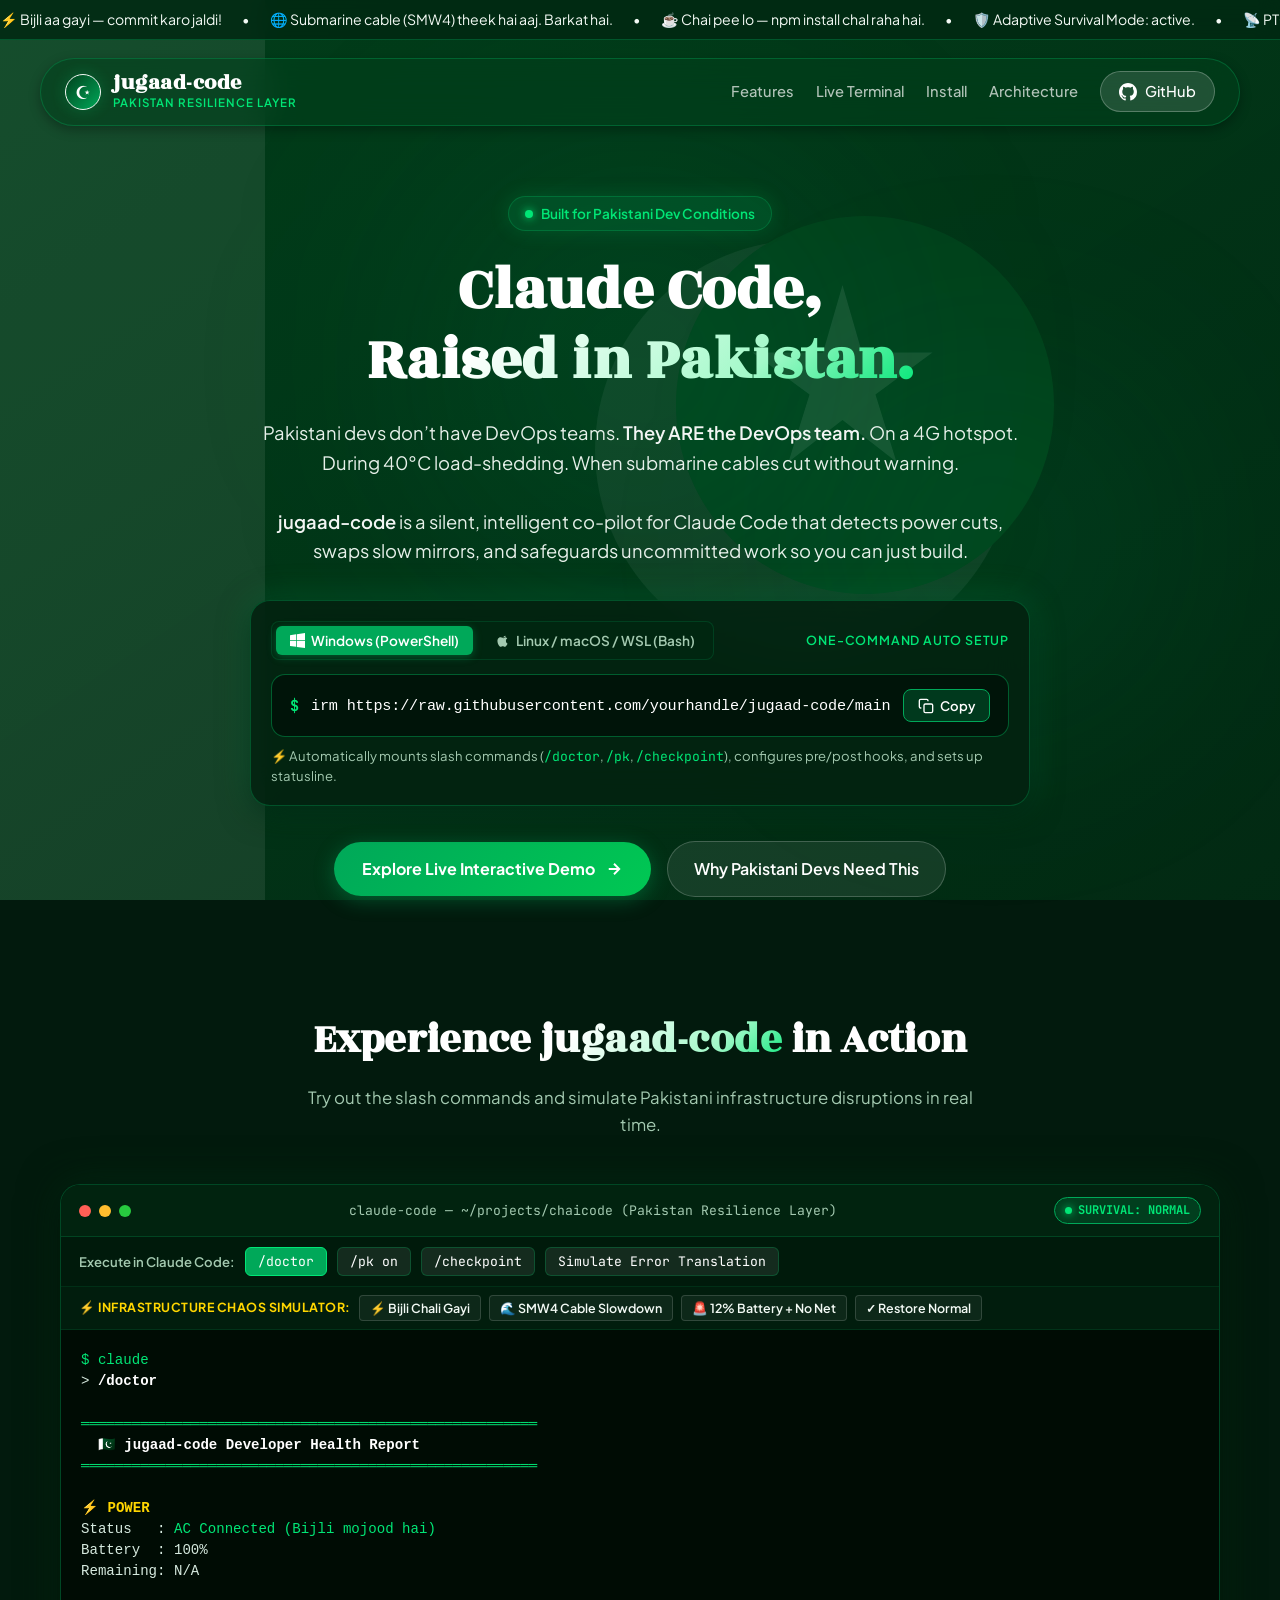
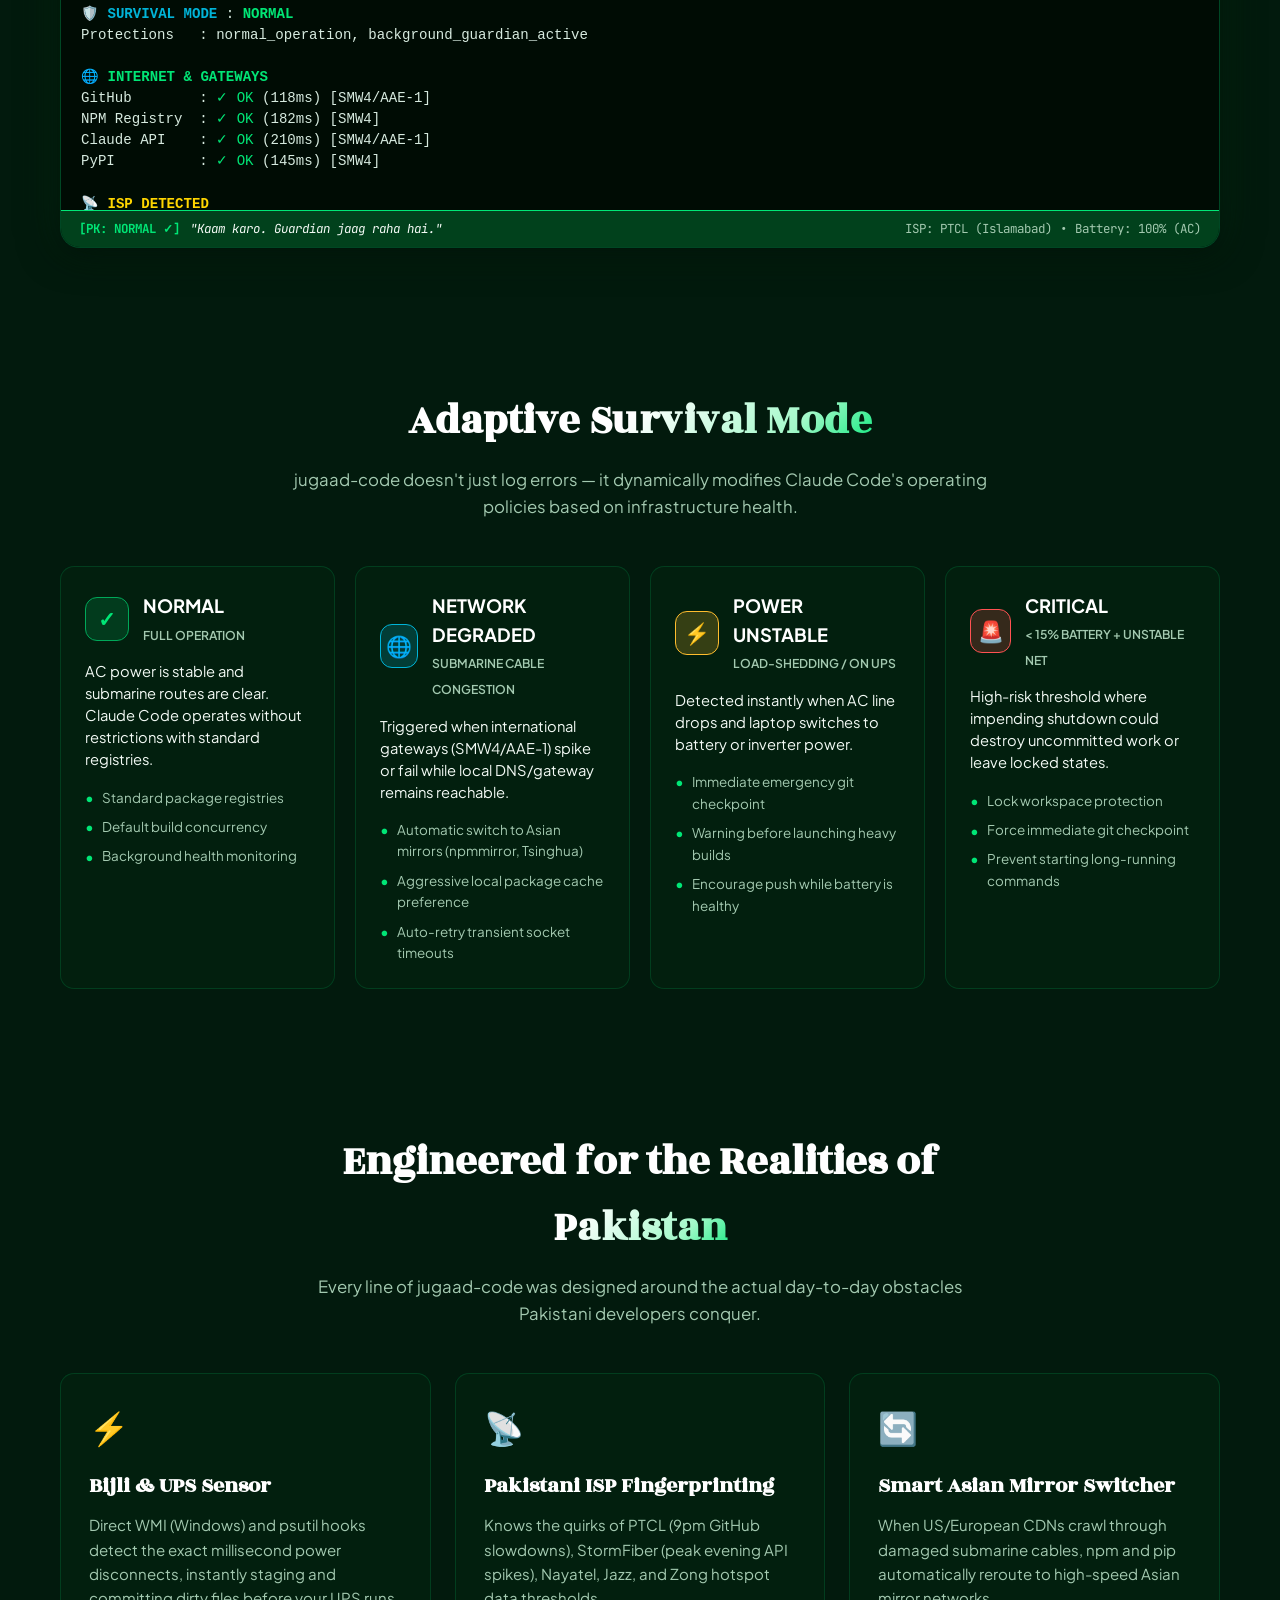
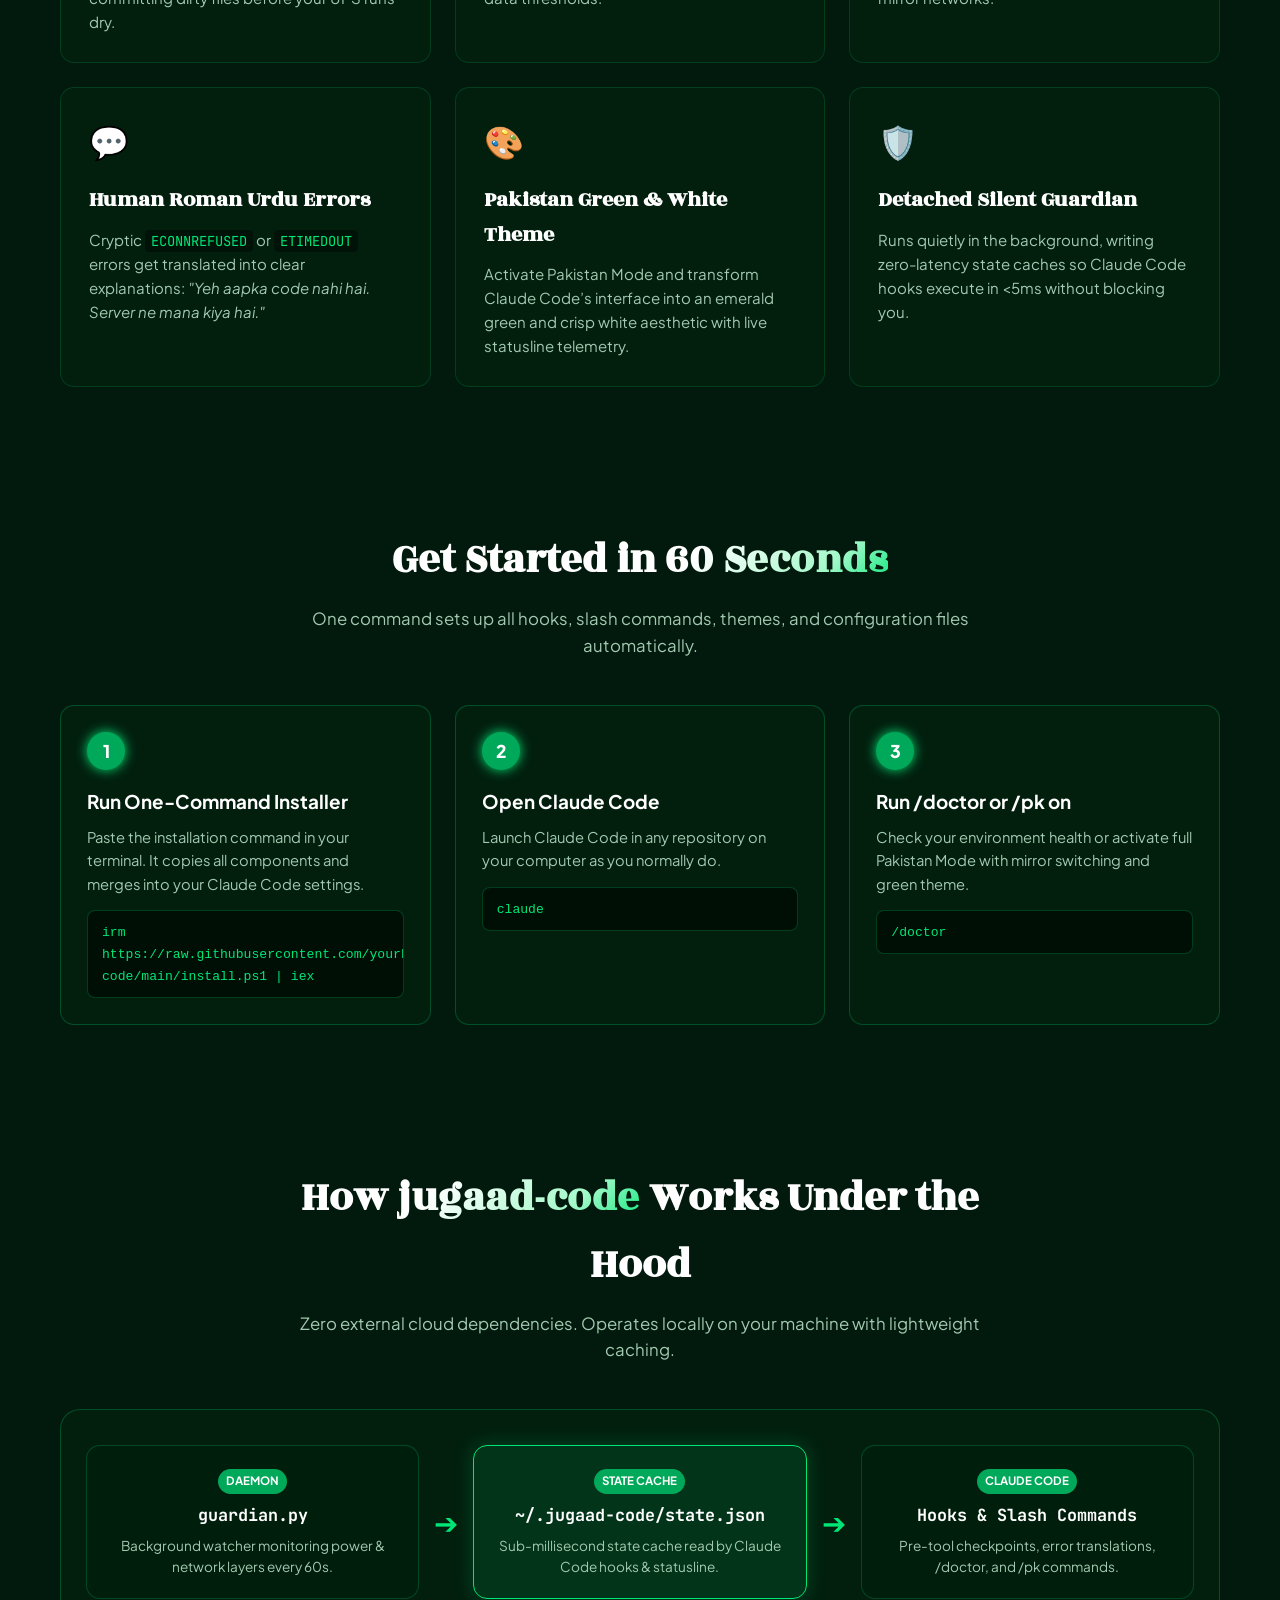
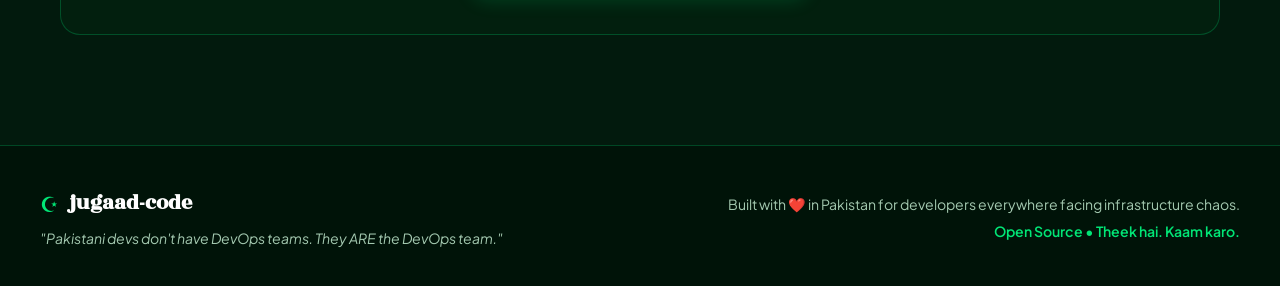
==== index.html @ 99660fc1 "feat: rename to jugaad-code, update installer & create custom showcase website" ====
<!DOCTYPE html>
<html lang="en">
<head>
  <meta charset="UTF-8">
  <meta name="viewport" content="width=device-width, initial-scale=1.0">
  <title>jugaad-code 🇵🇰 — Claude Code, Raised in Pakistan</title>
  <meta name="description" content="A resilience layer for Claude Code designed for Pakistani developers. Handles load-shedding, submarine cable cuts, ISP routing quirks, and mirrors automatically.">

  <!-- Google Fonts -->
  <link rel="preconnect" href="https://fonts.googleapis.com">
  <link rel="preconnect" href="https://fonts.gstatic.com" crossorigin>
  <link href="https://fonts.googleapis.com/css2?family=Amita:wght@700&family=Cinzel+Decorative:wght@700;900&family=JetBrains+Mono:wght@400;500;700&family=Plus+Jakarta+Sans:wght@400;500;600;700;800&family=Rozha+One&family=Nastaliq+Urdu&display=swap" rel="stylesheet">

  <link rel="stylesheet" href="style.css">
  <link rel="icon" href="data:image/svg+xml,<svg xmlns=%22http://www.w3.org/2000/svg%22 viewBox=%220 0 100 100%22><rect width=%22100%22 height=%22100%22 fill=%22%2301411C%22 rx=%2220%22/><circle cx=%2254%22 cy=%2250%22 r=%2226%22 fill=%22%23FFFFFF%22/><circle cx=%2261%22 cy=%2244%22 r=%2223%22 fill=%22%2301411C%22/><polygon points=%2260,28 63,37 72,37 65,43 68,52 60,46 52,52 55,43 48,37 57,37%22 fill=%22%23FFFFFF%22/></svg>">
</head>
<body>

  <!-- Subtle Pakistan Flag Background Watermark -->
  <div class="pk-flag-watermark" aria-hidden="true">
    <svg class="pk-svg" viewBox="0 0 900 600" preserveAspectRatio="xMidYMid slice" xmlns="http://www.w3.org/2000/svg">
      <defs>
        <linearGradient id="greenGrad" x1="0%" y1="0%" x2="100%" y2="100%">
          <stop offset="0%" stop-color="#01411C" stop-opacity="0.95" />
          <stop offset="100%" stop-color="#022a13" stop-opacity="0.98" />
        </linearGradient>
        <filter id="glow" x="-20%" y="-20%" width="140%" height="140%">
          <feGaussianBlur stdDeviation="8" result="blur" />
          <feComposite in="SourceGraphic" in2="blur" operator="over" />
        </filter>
      </defs>
      <!-- Green Field -->
      <rect width="900" height="600" fill="url(#greenGrad)"/>
      <!-- White Pole Stripe -->
      <rect width="200" height="600" fill="#FFFFFF" opacity="0.08"/>
      <!-- Crescent -->
      <path d="M 580 300 A 150 150 0 1 0 580 300 Z" fill="none"/>
      <circle cx="560" cy="300" r="140" fill="#FFFFFF" opacity="0.06"/>
      <circle cx="600" cy="270" r="126" fill="#01411C" opacity="0.98"/>
      <!-- Five Pointed Star -->
      <polygon points="585,190 598,235 645,235 607,263 621,308 585,280 549,308 563,263 525,235 572,235" fill="#FFFFFF" opacity="0.09" />
    </svg>
  </div>

  <!-- Ambient Glow Effects -->
  <div class="ambient-glow glow-1"></div>
  <div class="ambient-glow glow-2"></div>

  <!-- Desi Quotes Marquee Ticker -->
  <aside class="marquee-bar" aria-label="Rotating Desi Developer Status Messages">
    <div class="marquee-content" id="marqueeTicker">
      <span>⚡ Bijli aa gayi — commit karo jaldi!</span>
      <span>•</span>
      <span>🌐 Submarine cable (SMW4) theek hai aaj. Barkat hai.</span>
      <span>•</span>
      <span>☕ Chai pee lo — npm install chal raha hai.</span>
      <span>•</span>
      <span>🛡️ Adaptive Survival Mode: active.</span>
      <span>•</span>
      <span>📡 PTCL, StormFiber & Nayatel quirks calibrated.</span>
      <span>•</span>
      <span>⚡ UPS pe ho? Auto-checkpoint ho chuka hai.</span>
      <span>•</span>
      <span>🚀 Senior ne PR approve kiya. Subhanallah.</span>
    </div>
  </aside>

  <!-- Navbar -->
  <header>
    <nav class="navbar" aria-label="Main Navigation">
      <a href="#" class="nav-brand">
        <div class="brand-crest">
          <span class="crescent">☪</span>
        </div>
        <div class="brand-text">
          <span class="brand-title">jugaad-code</span>
          <span class="brand-subtitle">Pakistan Resilience Layer</span>
        </div>
      </a>

      <div class="nav-links">
        <a href="#features">Features</a>
        <a href="#demo">Live Terminal</a>
        <a href="#install">Install</a>
        <a href="#architecture">Architecture</a>
        <a href="https://github.com/yourhandle/jugaad-code" target="_blank" rel="noopener noreferrer" class="btn-nav-git">
          <svg width="18" height="18" viewBox="0 0 24 24" fill="currentColor"><path d="M12 0C5.37 0 0 5.37 0 12c0 5.31 3.435 9.795 8.205 11.385.6.105.825-.255.825-.57 0-.285-.015-1.23-.015-2.235-3.015.555-3.795-.735-4.035-1.41-.135-.345-.72-1.41-1.23-1.695-.42-.225-1.02-.78-.015-.795.945-.015 1.62.87 1.845 1.23 1.08 1.815 2.805 1.305 3.495.99.105-.78.42-1.305.765-1.605-2.67-.3-5.46-1.335-5.46-5.925 0-1.305.465-2.385 1.23-3.225-.12-.3-.54-1.53.12-3.18 0 0 1.005-.315 3.3 1.23.96-.27 1.98-.405 3-.405s2.04.135 3 .405c2.295-1.56 3.3-1.23 3.3-1.23.66 1.65.24 2.88.12 3.18.765.84 1.23 1.905 1.23 3.225 0 4.605-2.805 5.625-5.475 5.925.435.375.81 1.095.81 2.22 0 1.605-.015 2.895-.015 3.3 0 .315.225.69.825.57A12.02 12.02 0 0024 12c0-6.63-5.37-12-12-12z"/></svg>
          <span>GitHub</span>
        </a>
      </div>
    </nav>
  </header>

  <!-- Hero Section -->
  <main>
    <section class="hero-section">
      <div class="hero-badge">
        <span class="badge-dot"></span>
        <span>Built for Pakistani Dev Conditions</span>
      </div>

      <h1 class="hero-heading">
        Claude Code, <br>
        <span class="urdu-accent">Raised in Pakistan.</span>
      </h1>

      <p class="hero-subtext">
        Pakistani devs don’t have DevOps teams. <strong>They ARE the DevOps team.</strong> On a 4G hotspot. During 40°C load-shedding. When submarine cables cut without warning. 
        <br><br>
        <strong>jugaad-code</strong> is a silent, intelligent co-pilot for Claude Code that detects power cuts, swaps slow mirrors, and safeguards uncommitted work so you can just build.
      </p>

      <!-- Quick Installer Box -->
      <div class="quick-install-container">
        <div class="install-header">
          <div class="os-tabs" role="tablist">
            <button class="os-tab active" data-os="win" role="tab" aria-selected="true">
              <svg width="15" height="15" viewBox="0 0 24 24" fill="currentColor"><path d="M0 3.449L9.75 2.1v9.451H0m10.949-9.602L24 0v11.4H10.949M0 12.6h9.75v9.451L0 20.699M10.949 12.6H24V24l-13.051-1.751"/></svg>
              <span>Windows (PowerShell)</span>
            </button>
            <button class="os-tab" data-os="nix" role="tab" aria-selected="false">
              <svg width="15" height="15" viewBox="0 0 24 24" fill="currentColor"><path d="M18.71 19.5c-.83 1.24-1.71 2.45-3.05 2.47-1.34.03-1.77-.79-3.29-.79-1.53 0-2 .77-3.27.82-1.31.05-2.3-1.32-3.14-2.53C4.25 17 2.94 12.45 4.7 9.39c.87-1.52 2.43-2.48 4.12-2.51 1.28-.02 2.5.87 3.29.87.78 0 2.26-1.07 3.81-.91.65.03 2.47.26 3.64 1.98-.09.06-2.17 1.28-2.15 3.81.03 3.02 2.65 4.03 2.68 4.04-.03.07-.42 1.44-1.38 2.83M15.97 7.18c.64-.78 1.08-1.86.96-2.95-1 .04-2.16.66-2.84 1.45-.6.69-1.12 1.8-1 2.87 1.11.09 2.21-.57 2.88-1.37z"/></svg>
              <span>Linux / macOS / WSL (Bash)</span>
            </button>
          </div>
          <span class="one-liner-tag">One-Command Auto Setup</span>
        </div>

        <div class="install-code-box">
          <span class="prompt-symbol">$</span>
          <code id="installCommand">irm https://raw.githubusercontent.com/yourhandle/jugaad-code/main/install.ps1 | iex</code>
          <button class="btn-copy" id="btnCopyInstall" title="Copy command to clipboard">
            <svg class="icon-copy" width="16" height="16" viewBox="0 0 24 24" fill="none" stroke="currentColor" stroke-width="2"><rect x="9" y="9" width="13" height="13" rx="2" ry="2"></rect><path d="M5 15H4a2 2 0 0 1-2-2V4a2 2 0 0 1 2-2h9a2 2 0 0 1 2 2v1"></path></svg>
            <span class="copy-text">Copy</span>
          </button>
        </div>
        <p class="install-footnote">⚡ Automatically mounts slash commands (<code>/doctor</code>, <code>/pk</code>, <code>/checkpoint</code>), configures pre/post hooks, and sets up statusline.</p>
      </div>

      <!-- Quick Action Buttons -->
      <div class="hero-actions">
        <a href="#demo" class="btn-primary">
          <span>Explore Live Interactive Demo</span>
          <svg width="18" height="18" viewBox="0 0 24 24" fill="none" stroke="currentColor" stroke-width="2.5"><path d="M5 12h14M12 5l7 7-7 7"/></svg>
        </a>
        <a href="#features" class="btn-secondary">
          <span>Why Pakistani Devs Need This</span>
        </a>
      </div>
    </section>

    <!-- Interactive Terminal Showcase -->
    <section class="demo-section" id="demo">
      <div class="section-header">
        <h2 class="section-title">Experience <span class="urdu-accent">jugaad-code</span> in Action</h2>
        <p class="section-desc">Try out the slash commands and simulate Pakistani infrastructure disruptions in real time.</p>
      </div>

      <div class="terminal-wrapper">
        <!-- Terminal Controls Bar -->
        <div class="terminal-topbar">
          <div class="terminal-dots">
            <span class="dot red"></span>
            <span class="dot yellow"></span>
            <span class="dot green"></span>
          </div>
          <div class="terminal-title">claude-code — ~/projects/chaicode (Pakistan Resilience Layer)</div>
          <div class="terminal-status-badge" id="terminalLiveBadge">
            <span class="status-indicator"></span>
            <span id="badgeStateText">SURVIVAL: NORMAL</span>
          </div>
        </div>

        <!-- Terminal Command Selector Buttons -->
        <div class="terminal-command-bar">
          <span class="cmd-label">Execute in Claude Code:</span>
          <button class="cmd-btn active" data-cmd="doctor">/doctor</button>
          <button class="cmd-btn" data-cmd="pkon">/pk on</button>
          <button class="cmd-btn" data-cmd="checkpoint">/checkpoint</button>
          <button class="cmd-btn" data-cmd="error">Simulate Error Translation</button>
        </div>

        <!-- Simulation Disaster Toggles -->
        <div class="disaster-simulator-bar">
          <span class="sim-label">⚡ Infrastructure Chaos Simulator:</span>
          <button class="sim-btn" id="simPowerCut" title="Simulate AC Power Outage">
            <span>⚡ Bijli Chali Gayi</span>
          </button>
          <button class="sim-btn" id="simCableCongestion" title="Simulate SMW4 Submarine Cable Degrade">
            <span>🌊 SMW4 Cable Slowdown</span>
          </button>
          <button class="sim-btn" id="simCritical" title="Simulate Low Battery + Bad Net">
            <span>🚨 12% Battery + No Net</span>
          </button>
          <button class="sim-btn" id="simNormal" title="Restore Normal Power & Net">
            <span>✓ Restore Normal</span>
          </button>
        </div>

        <!-- Terminal Screen Output -->
        <div class="terminal-screen" id="terminalScreen">
          <!-- Populated by JavaScript -->
        </div>

        <!-- Live Status Bar -->
        <div class="terminal-statusbar">
          <div class="status-left" id="terminalStatusline">
            <span class="status-tag">[PK: NORMAL ✓]</span>
            <span class="status-msg">"Kaam karo. Guardian jaag raha hai."</span>
          </div>
          <div class="status-right">
            <span>ISP: PTCL (Islamabad)</span>
            <span>•</span>
            <span>Battery: 100% (AC)</span>
          </div>
        </div>
      </div>
    </section>

    <!-- 4 Adaptive Survival Mode Cards -->
    <section class="survival-section">
      <div class="section-header">
        <h2 class="section-title">Adaptive <span class="urdu-accent">Survival Mode</span></h2>
        <p class="section-desc">jugaad-code doesn't just log errors — it dynamically modifies Claude Code's operating policies based on infrastructure health.</p>
      </div>

      <div class="survival-grid">
        <!-- NORMAL -->
        <div class="survival-card state-normal">
          <div class="card-header">
            <span class="state-icon">✓</span>
            <div>
              <h3>NORMAL</h3>
              <span class="state-sub">Full Operation</span>
            </div>
          </div>
          <p class="card-body">AC power is stable and submarine routes are clear. Claude Code operates without restrictions with standard registries.</p>
          <ul class="policy-list">
            <li>Standard package registries</li>
            <li>Default build concurrency</li>
            <li>Background health monitoring</li>
          </ul>
        </div>

        <!-- NETWORK DEGRADED -->
        <div class="survival-card state-network">
          <div class="card-header">
            <span class="state-icon">🌐</span>
            <div>
              <h3>NETWORK DEGRADED</h3>
              <span class="state-sub">Submarine Cable Congestion</span>
            </div>
          </div>
          <p class="card-body">Triggered when international gateways (SMW4/AAE-1) spike or fail while local DNS/gateway remains reachable.</p>
          <ul class="policy-list">
            <li>Automatic switch to Asian mirrors (npmmirror, Tsinghua)</li>
            <li>Aggressive local package cache preference</li>
            <li>Auto-retry transient socket timeouts</li>
          </ul>
        </div>

        <!-- POWER UNSTABLE -->
        <div class="survival-card state-power">
          <div class="card-header">
            <span class="state-icon">⚡</span>
            <div>
              <h3>POWER UNSTABLE</h3>
              <span class="state-sub">Load-Shedding / On UPS</span>
            </div>
          </div>
          <p class="card-body">Detected instantly when AC line drops and laptop switches to battery or inverter power.</p>
          <ul class="policy-list">
            <li>Immediate emergency git checkpoint</li>
            <li>Warning before launching heavy builds</li>
            <li>Encourage push while battery is healthy</li>
          </ul>
        </div>

        <!-- CRITICAL -->
        <div class="survival-card state-critical">
          <div class="card-header">
            <span class="state-icon">🚨</span>
            <div>
              <h3>CRITICAL</h3>
              <span class="state-sub">&lt; 15% Battery + Unstable Net</span>
            </div>
          </div>
          <p class="card-body">High-risk threshold where impending shutdown could destroy uncommitted work or leave locked states.</p>
          <ul class="policy-list">
            <li>Lock workspace protection</li>
            <li>Force immediate git checkpoint</li>
            <li>Prevent starting long-running commands</li>
          </ul>
        </div>
      </div>
    </section>

    <!-- Core Features Grid -->
    <section class="features-section" id="features">
      <div class="section-header">
        <h2 class="section-title">Engineered for the Realities of <span class="urdu-accent">Pakistan</span></h2>
        <p class="section-desc">Every line of jugaad-code was designed around the actual day-to-day obstacles Pakistani developers conquer.</p>
      </div>

      <div class="features-grid">
        <div class="feature-card">
          <div class="feature-icon">⚡</div>
          <h3>Bijli & UPS Sensor</h3>
          <p>Direct WMI (Windows) and psutil hooks detect the exact millisecond power disconnects, instantly staging and committing dirty files before your UPS runs dry.</p>
        </div>

        <div class="feature-card">
          <div class="feature-icon">📡</div>
          <h3>Pakistani ISP Fingerprinting</h3>
          <p>Knows the quirks of PTCL (9pm GitHub slowdowns), StormFiber (peak evening API spikes), Nayatel, Jazz, and Zong hotspot data thresholds.</p>
        </div>

        <div class="feature-card">
          <div class="feature-icon">🔄</div>
          <h3>Smart Asian Mirror Switcher</h3>
          <p>When US/European CDNs crawl through damaged submarine cables, npm and pip automatically reroute to high-speed Asian mirror networks.</p>
        </div>

        <div class="feature-card">
          <div class="feature-icon">💬</div>
          <h3>Human Roman Urdu Errors</h3>
          <p>Cryptic <code>ECONNREFUSED</code> or <code>ETIMEDOUT</code> errors get translated into clear explanations: <em>"Yeh aapka code nahi hai. Server ne mana kiya hai."</em></p>
        </div>

        <div class="feature-card">
          <div class="feature-icon">🎨</div>
          <h3>Pakistan Green & White Theme</h3>
          <p>Activate Pakistan Mode and transform Claude Code’s interface into an emerald green and crisp white aesthetic with live statusline telemetry.</p>
        </div>

        <div class="feature-card">
          <div class="feature-icon">🛡️</div>
          <h3>Detached Silent Guardian</h3>
          <p>Runs quietly in the background, writing zero-latency state caches so Claude Code hooks execute in &lt;5ms without blocking you.</p>
        </div>
      </div>
    </section>

    <!-- Installation & Setup Guide -->
    <section class="install-section" id="install">
      <div class="section-header">
        <h2 class="section-title">Get Started in <span class="urdu-accent">60 Seconds</span></h2>
        <p class="section-desc">One command sets up all hooks, slash commands, themes, and configuration files automatically.</p>
      </div>

      <div class="install-steps-grid">
        <div class="step-card">
          <div class="step-num">1</div>
          <h3>Run One-Command Installer</h3>
          <p>Paste the installation command in your terminal. It copies all components and merges into your Claude Code settings.</p>
          <div class="mini-code">
            <code>irm https://raw.githubusercontent.com/yourhandle/jugaad-code/main/install.ps1 | iex</code>
          </div>
        </div>

        <div class="step-card">
          <div class="step-num">2</div>
          <h3>Open Claude Code</h3>
          <p>Launch Claude Code in any repository on your computer as you normally do.</p>
          <div class="mini-code">
            <code>claude</code>
          </div>
        </div>

        <div class="step-card">
          <div class="step-num">3</div>
          <h3>Run /doctor or /pk on</h3>
          <p>Check your environment health or activate full Pakistan Mode with mirror switching and green theme.</p>
          <div class="mini-code">
            <code>/doctor</code>
          </div>
        </div>
      </div>
    </section>

    <!-- Architecture Breakdown -->
    <section class="architecture-section" id="architecture">
      <div class="section-header">
        <h2 class="section-title">How <span class="urdu-accent">jugaad-code</span> Works Under the Hood</h2>
        <p class="section-desc">Zero external cloud dependencies. Operates locally on your machine with lightweight caching.</p>
      </div>

      <div class="arch-box">
        <div class="arch-flow">
          <div class="arch-node">
            <span class="node-badge">Daemon</span>
            <h4>guardian.py</h4>
            <p>Background watcher monitoring power & network layers every 60s.</p>
          </div>
          <div class="arch-arrow">➔</div>
          <div class="arch-node highlight">
            <span class="node-badge">State Cache</span>
            <h4>~/.jugaad-code/state.json</h4>
            <p>Sub-millisecond state cache read by Claude Code hooks & statusline.</p>
          </div>
          <div class="arch-arrow">➔</div>
          <div class="arch-node">
            <span class="node-badge">Claude Code</span>
            <h4>Hooks & Slash Commands</h4>
            <p>Pre-tool checkpoints, error translations, /doctor, and /pk commands.</p>
          </div>
        </div>
      </div>
    </section>
  </main>

  <!-- Footer -->
  <footer class="site-footer">
    <div class="footer-container">
      <div class="footer-left">
        <div class="footer-logo">
          <span class="footer-crescent">☪</span>
          <span class="footer-title">jugaad-code</span>
        </div>
        <p class="footer-tagline">"Pakistani devs don't have DevOps teams. They ARE the DevOps team."</p>
      </div>
      <div class="footer-right">
        <p>Built with ❤️ in Pakistan for developers everywhere facing infrastructure chaos.</p>
        <p class="copyright">Open Source • Theek hai. Kaam karo.</p>
      </div>
    </div>
  </footer>

  <script src="app.js"></script>
</body>
</html>
---- style.css ----
/* ==========================================================================
   jugaad-code — Pakistan Flag Aesthetic Theme
   Palette: Crescent Green (#01411C), Emerald (#00A859), Crisp White (#FFFFFF)
   Typography: Rozha One / Cinzel Decorative (Nastaliq/Cursive English) + Plus Jakarta Sans
   ========================================================================== */

:root {
  /* Pakistani Flag Inspired Color Tokens */
  --pk-green-darkest: #021a0d;
  --pk-green-deep: #01411C;
  --pk-green-rich: #025726;
  --pk-green-emerald: #00A859;
  --pk-green-mint: #00E676;
  --pk-green-glow: rgba(0, 230, 118, 0.2);
  --pk-green-glass: rgba(1, 65, 28, 0.55);
  --pk-green-border: rgba(0, 168, 89, 0.35);

  --pk-white: #FFFFFF;
  --pk-white-pearl: #F3FAF5;
  --pk-white-muted: #A3C9B0;
  --pk-white-dim: rgba(255, 255, 255, 0.7);

  --pk-dark-card: rgba(3, 33, 16, 0.85);
  --pk-dark-border: rgba(0, 168, 89, 0.22);
  
  --font-urdu-eng: 'Rozha One', 'Amita', 'Cinzel Decorative', Georgia, serif;
  --font-body: 'Plus Jakarta Sans', -apple-system, BlinkMacSystemFont, 'Segoe UI', Roboto, sans-serif;
  --font-mono: 'JetBrains Mono', 'Fira Code', Consolas, monospace;

  --shadow-sm: 0 4px 12px rgba(0, 0, 0, 0.3);
  --shadow-md: 0 8px 30px rgba(0, 0, 0, 0.5);
  --shadow-glow: 0 0 35px rgba(0, 230, 118, 0.25);
  
  --radius-sm: 8px;
  --radius-md: 14px;
  --radius-lg: 20px;
  --radius-pill: 9999px;
}

/* Reset & Base */
*, *::before, *::after {
  box-sizing: border-box;
  margin: 0;
  padding: 0;
}

html {
  scroll-behavior: smooth;
}

body {
  font-family: var(--font-body);
  background-color: var(--pk-green-darkest);
  color: var(--pk-white-pearl);
  line-height: 1.6;
  overflow-x: hidden;
  position: relative;
  min-height: 100vh;
  -webkit-font-smoothing: antialiased;
}

/* Background Pakistan Flag Watermark */
.pk-flag-watermark {
  position: fixed;
  top: 0;
  left: 0;
  width: 100vw;
  height: 100vh;
  pointer-events: none;
  z-index: -2;
  overflow: hidden;
}

.pk-svg {
  width: 100%;
  height: 100%;
  object-fit: cover;
  animation: flagFloat 18s ease-in-out infinite alternate;
  transform-origin: center center;
}

@keyframes flagFloat {
  0% { transform: scale(1.02) rotate(0deg); }
  50% { transform: scale(1.06) rotate(0.8deg); }
  100% { transform: scale(1.02) rotate(0deg); }
}

/* Ambient Green Glows */
.ambient-glow {
  position: fixed;
  border-radius: 50%;
  filter: blur(120px);
  pointer-events: none;
  z-index: -1;
}

.glow-1 {
  width: 550px;
  height: 550px;
  background: radial-gradient(circle, rgba(0, 168, 89, 0.22) 0%, rgba(1, 65, 28, 0) 70%);
  top: 10%;
  left: 50%;
  transform: translateX(-50%);
}

.glow-2 {
  width: 450px;
  height: 450px;
  background: radial-gradient(circle, rgba(0, 230, 118, 0.14) 0%, rgba(1, 65, 28, 0) 70%);
  bottom: 15%;
  right: 5%;
}

/* Urdu / Nastaliq Accent Typography */
.urdu-accent {
  font-family: var(--font-urdu-eng);
  font-weight: 700;
  font-style: normal;
  letter-spacing: 0.5px;
  background: linear-gradient(135deg, #FFFFFF 20%, #A3F9C9 70%, #00E676 100%);
  -webkit-background-clip: text;
  -webkit-text-fill-color: transparent;
  display: inline-block;
}

/* Marquee Bar */
.marquee-bar {
  background: rgba(1, 40, 18, 0.85);
  border-bottom: 1px solid var(--pk-green-border);
  backdrop-filter: blur(10px);
  padding: 8px 0;
  overflow: hidden;
  white-space: nowrap;
  font-size: 0.88rem;
  color: var(--pk-white-pearl);
  display: flex;
  position: relative;
  z-index: 100;
}

.marquee-content {
  display: inline-flex;
  gap: 20px;
  animation: marqueeScroll 32s linear infinite;
  align-items: center;
}

.marquee-content span {
  display: inline-flex;
  align-items: center;
}

@keyframes marqueeScroll {
  from { transform: translateX(0); }
  to { transform: translateX(-50%); }
}

/* Navigation */
.navbar {
  max-width: 1200px;
  margin: 18px auto;
  padding: 12px 24px;
  display: flex;
  align-items: center;
  justify-content: space-between;
  background: var(--pk-green-glass);
  border: 1px solid var(--pk-green-border);
  backdrop-filter: blur(16px);
  border-radius: var(--radius-pill);
  box-shadow: var(--shadow-sm);
  position: sticky;
  top: 15px;
  z-index: 99;
}

.nav-brand {
  display: flex;
  align-items: center;
  gap: 12px;
  text-decoration: none;
  color: var(--pk-white);
}

.brand-crest {
  width: 36px;
  height: 36px;
  border-radius: 50%;
  background: linear-gradient(135deg, #01411C 0%, #00A859 100%);
  border: 1.5px solid var(--pk-white-pearl);
  display: flex;
  align-items: center;
  justify-content: center;
  box-shadow: 0 0 15px var(--pk-green-glow);
}

.brand-crest .crescent {
  font-size: 1.15rem;
  color: #FFFFFF;
}

.brand-text {
  display: flex;
  flex-direction: column;
}

.brand-title {
  font-family: var(--font-urdu-eng);
  font-size: 1.35rem;
  line-height: 1.1;
  font-weight: 700;
  letter-spacing: 0.5px;
  color: #FFFFFF;
}

.brand-subtitle {
  font-size: 0.72rem;
  letter-spacing: 1px;
  text-transform: uppercase;
  color: var(--pk-green-mint);
  font-weight: 600;
}

.nav-links {
  display: flex;
  align-items: center;
  gap: 22px;
}

.nav-links a {
  color: var(--pk-white-dim);
  text-decoration: none;
  font-size: 0.92rem;
  font-weight: 500;
  transition: all 0.2s ease;
}

.nav-links a:hover {
  color: #FFFFFF;
  text-shadow: 0 0 8px var(--pk-green-mint);
}

.btn-nav-git {
  display: inline-flex;
  align-items: center;
  gap: 8px;
  background: rgba(255, 255, 255, 0.12);
  border: 1px solid rgba(255, 255, 255, 0.25);
  padding: 8px 18px;
  border-radius: var(--radius-pill);
  color: #FFFFFF !important;
  font-weight: 600;
}

.btn-nav-git:hover {
  background: rgba(0, 230, 118, 0.2);
  border-color: var(--pk-green-mint);
  transform: translateY(-1px);
}

/* Hero Section */
.hero-section {
  max-width: 950px;
  margin: 70px auto 40px auto;
  text-align: center;
  padding: 0 20px;
}

.hero-badge {
  display: inline-flex;
  align-items: center;
  gap: 8px;
  background: rgba(0, 168, 89, 0.18);
  border: 1px solid var(--pk-green-border);
  padding: 6px 16px;
  border-radius: var(--radius-pill);
  font-size: 0.85rem;
  font-weight: 600;
  color: var(--pk-green-mint);
  margin-bottom: 25px;
  box-shadow: 0 0 20px rgba(0, 230, 118, 0.15);
}

.badge-dot {
  width: 8px;
  height: 8px;
  background-color: var(--pk-green-mint);
  border-radius: 50%;
  box-shadow: 0 0 8px var(--pk-green-mint);
  animation: pulseDot 2s infinite;
}

@keyframes pulseDot {
  0%, 100% { opacity: 1; transform: scale(1); }
  50% { opacity: 0.4; transform: scale(0.8); }
}

.hero-heading {
  font-family: var(--font-urdu-eng);
  font-size: 3.8rem;
  line-height: 1.15;
  font-weight: 700;
  margin-bottom: 22px;
  letter-spacing: 0.5px;
  color: #FFFFFF;
}

.hero-subtext {
  font-size: 1.15rem;
  color: var(--pk-white-pearl);
  max-width: 780px;
  margin: 0 auto 35px auto;
  font-weight: 400;
  opacity: 0.95;
}

.hero-subtext strong {
  color: #FFFFFF;
  font-weight: 600;
}

/* Quick Installer Box */
.quick-install-container {
  background: var(--pk-dark-card);
  border: 1px solid var(--pk-green-border);
  border-radius: var(--radius-lg);
  padding: 20px;
  max-width: 780px;
  margin: 35px auto;
  box-shadow: var(--shadow-md), var(--shadow-glow);
  backdrop-filter: blur(20px);
  text-align: left;
}

.install-header {
  display: flex;
  align-items: center;
  justify-content: space-between;
  margin-bottom: 14px;
  flex-wrap: wrap;
  gap: 10px;
}

.os-tabs {
  display: flex;
  gap: 8px;
  background: rgba(1, 40, 18, 0.6);
  padding: 4px;
  border-radius: var(--radius-sm);
  border: 1px solid rgba(0, 168, 89, 0.2);
}

.os-tab {
  background: transparent;
  border: none;
  color: var(--pk-white-muted);
  font-family: var(--font-body);
  font-size: 0.85rem;
  font-weight: 600;
  padding: 6px 14px;
  border-radius: 6px;
  cursor: pointer;
  display: flex;
  align-items: center;
  gap: 6px;
  transition: all 0.2s ease;
}

.os-tab.active {
  background: var(--pk-green-emerald);
  color: #FFFFFF;
  box-shadow: 0 2px 8px rgba(0, 168, 89, 0.4);
}

.one-liner-tag {
  font-size: 0.78rem;
  font-weight: 600;
  color: var(--pk-green-mint);
  text-transform: uppercase;
  letter-spacing: 0.8px;
}

.install-code-box {
  display: flex;
  align-items: center;
  background: rgba(1, 20, 9, 0.9);
  border: 1px solid rgba(0, 230, 118, 0.35);
  border-radius: var(--radius-md);
  padding: 14px 18px;
  font-family: var(--font-mono);
  font-size: 0.95rem;
  position: relative;
  gap: 12px;
}

.prompt-symbol {
  color: var(--pk-green-mint);
  user-select: none;
  font-weight: 700;
}

.install-code-box code {
  color: #FFFFFF;
  flex-grow: 1;
  overflow-x: auto;
  white-space: nowrap;
  letter-spacing: -0.2px;
}

.btn-copy {
  background: rgba(0, 168, 89, 0.25);
  border: 1px solid var(--pk-green-emerald);
  color: #FFFFFF;
  font-family: var(--font-body);
  font-size: 0.82rem;
  font-weight: 600;
  padding: 7px 14px;
  border-radius: var(--radius-sm);
  cursor: pointer;
  display: flex;
  align-items: center;
  gap: 6px;
  transition: all 0.2s ease;
  flex-shrink: 0;
}

.btn-copy:hover {
  background: var(--pk-green-emerald);
  box-shadow: 0 0 12px var(--pk-green-mint);
}

.install-footnote {
  font-size: 0.82rem;
  color: var(--pk-white-muted);
  margin-top: 10px;
  line-height: 1.4;
}

.install-footnote code {
  color: var(--pk-green-mint);
  font-family: var(--font-mono);
}

/* Action Buttons */
.hero-actions {
  display: flex;
  align-items: center;
  justify-content: center;
  gap: 16px;
  margin-top: 25px;
  flex-wrap: wrap;
}

.btn-primary {
  background: linear-gradient(135deg, #00A859 0%, #00C853 100%);
  color: #FFFFFF;
  text-decoration: none;
  font-weight: 700;
  font-size: 1rem;
  padding: 14px 28px;
  border-radius: var(--radius-pill);
  display: inline-flex;
  align-items: center;
  gap: 10px;
  box-shadow: 0 4px 20px rgba(0, 168, 89, 0.4);
  transition: all 0.2s ease;
}

.btn-primary:hover {
  transform: translateY(-2px);
  box-shadow: 0 6px 26px rgba(0, 230, 118, 0.5);
}

.btn-secondary {
  background: rgba(255, 255, 255, 0.08);
  border: 1px solid rgba(255, 255, 255, 0.2);
  color: #FFFFFF;
  text-decoration: none;
  font-weight: 600;
  font-size: 1rem;
  padding: 14px 26px;
  border-radius: var(--radius-pill);
  transition: all 0.2s ease;
}

.btn-secondary:hover {
  background: rgba(255, 255, 255, 0.15);
  border-color: var(--pk-green-mint);
}

/* Section Common */
section {
  padding: 70px 20px;
  max-width: 1200px;
  margin: 0 auto;
}

.section-header {
  text-align: center;
  max-width: 700px;
  margin: 0 auto 45px auto;
}

.section-title {
  font-family: var(--font-urdu-eng);
  font-size: 2.6rem;
  font-weight: 700;
  color: #FFFFFF;
  margin-bottom: 12px;
}

.section-desc {
  font-size: 1.05rem;
  color: var(--pk-white-muted);
}

/* Interactive Terminal Section */
.terminal-wrapper {
  background: rgba(1, 20, 9, 0.95);
  border: 1px solid var(--pk-green-border);
  border-radius: var(--radius-lg);
  box-shadow: var(--shadow-md), 0 0 40px rgba(1, 65, 28, 0.5);
  overflow: hidden;
  backdrop-filter: blur(25px);
}

.terminal-topbar {
  background: rgba(2, 38, 17, 0.85);
  border-bottom: 1px solid rgba(0, 168, 89, 0.25);
  padding: 12px 18px;
  display: flex;
  align-items: center;
  justify-content: space-between;
}

.terminal-dots {
  display: flex;
  gap: 8px;
}

.dot {
  width: 12px;
  height: 12px;
  border-radius: 50%;
}

.dot.red { background: #FF5F56; }
.dot.yellow { background: #FFBD2E; }
.dot.green { background: #27C93F; }

.terminal-title {
  font-family: var(--font-mono);
  font-size: 0.82rem;
  color: var(--pk-white-muted);
}

.terminal-status-badge {
  display: flex;
  align-items: center;
  gap: 6px;
  background: rgba(0, 168, 89, 0.2);
  border: 1px solid var(--pk-green-emerald);
  padding: 3px 10px;
  border-radius: var(--radius-pill);
  font-size: 0.75rem;
  font-weight: 700;
  color: var(--pk-green-mint);
  font-family: var(--font-mono);
}

.status-indicator {
  width: 7px;
  height: 7px;
  border-radius: 50%;
  background: var(--pk-green-mint);
  box-shadow: 0 0 8px var(--pk-green-mint);
}

.terminal-command-bar {
  background: rgba(1, 30, 13, 0.7);
  border-bottom: 1px solid rgba(0, 168, 89, 0.15);
  padding: 10px 18px;
  display: flex;
  align-items: center;
  gap: 10px;
  flex-wrap: wrap;
}

.cmd-label {
  font-size: 0.82rem;
  color: var(--pk-white-muted);
  font-weight: 600;
}

.cmd-btn {
  background: rgba(255, 255, 255, 0.08);
  border: 1px solid rgba(0, 168, 89, 0.3);
  color: #FFFFFF;
  font-family: var(--font-mono);
  font-size: 0.82rem;
  padding: 5px 12px;
  border-radius: 6px;
  cursor: pointer;
  transition: all 0.2s ease;
}

.cmd-btn:hover, .cmd-btn.active {
  background: var(--pk-green-emerald);
  color: #FFFFFF;
  border-color: var(--pk-green-mint);
}

.disaster-simulator-bar {
  background: rgba(3, 45, 20, 0.4);
  border-bottom: 1px solid rgba(0, 168, 89, 0.15);
  padding: 8px 18px;
  display: flex;
  align-items: center;
  gap: 8px;
  flex-wrap: wrap;
}

.sim-label {
  font-size: 0.78rem;
  font-weight: 700;
  color: #FFD600;
  text-transform: uppercase;
  letter-spacing: 0.5px;
}

.sim-btn {
  background: rgba(255, 255, 255, 0.05);
  border: 1px solid rgba(255, 255, 255, 0.15);
  color: var(--pk-white-pearl);
  font-family: var(--font-body);
  font-size: 0.78rem;
  font-weight: 600;
  padding: 4px 10px;
  border-radius: 4px;
  cursor: pointer;
  transition: all 0.2s ease;
}

.sim-btn:hover {
  background: rgba(255, 214, 0, 0.2);
  border-color: #FFD600;
  color: #FFFFFF;
}

.terminal-screen {
  padding: 20px;
  min-height: 340px;
  max-height: 480px;
  overflow-y: auto;
  font-family: var(--font-mono);
  font-size: 0.88rem;
  line-height: 1.5;
  color: #D6EADF;
  background: rgba(0, 12, 5, 0.95);
}

.terminal-screen pre {
  margin: 0;
  white-space: pre-wrap;
  word-break: break-word;
}

.terminal-statusbar {
  background: #01411C;
  border-top: 1px solid var(--pk-green-mint);
  padding: 8px 18px;
  display: flex;
  align-items: center;
  justify-content: space-between;
  font-family: var(--font-mono);
  font-size: 0.78rem;
  color: #FFFFFF;
  flex-wrap: wrap;
  gap: 10px;
}

.status-left {
  display: flex;
  align-items: center;
  gap: 10px;
}

.status-tag {
  color: var(--pk-green-mint);
  font-weight: 700;
}

.status-msg {
  color: var(--pk-white-pearl);
  font-style: italic;
}

.status-right {
  display: flex;
  gap: 8px;
  color: var(--pk-white-muted);
}

/* 4 Adaptive Survival Mode Cards */
.survival-grid {
  display: grid;
  grid-template-columns: repeat(auto-fit, minmax(260px, 1fr));
  gap: 20px;
}

.survival-card {
  background: var(--pk-dark-card);
  border: 1px solid var(--pk-dark-border);
  border-radius: var(--radius-md);
  padding: 24px;
  position: relative;
  transition: all 0.3s ease;
  backdrop-filter: blur(15px);
}

.survival-card:hover {
  transform: translateY(-4px);
  border-color: var(--pk-green-emerald);
  box-shadow: 0 10px 25px rgba(0, 0, 0, 0.5), 0 0 20px var(--pk-green-glow);
}

.card-header {
  display: flex;
  align-items: center;
  gap: 14px;
  margin-bottom: 14px;
}

.state-icon {
  width: 44px;
  height: 44px;
  border-radius: 12px;
  display: flex;
  align-items: center;
  justify-content: center;
  font-size: 1.3rem;
  font-weight: 700;
}

.state-normal .state-icon {
  background: rgba(0, 168, 89, 0.2);
  color: var(--pk-green-mint);
  border: 1px solid var(--pk-green-emerald);
}

.state-network .state-icon {
  background: rgba(0, 180, 216, 0.2);
  color: #00B4D8;
  border: 1px solid #00B4D8;
}

.state-power .state-icon {
  background: rgba(255, 189, 46, 0.2);
  color: #FFBD2E;
  border: 1px solid #FFBD2E;
}

.state-critical .state-icon {
  background: rgba(255, 82, 82, 0.2);
  color: #FF5252;
  border: 1px solid #FF5252;
}

.survival-card h3 {
  font-size: 1.15rem;
  font-weight: 700;
  color: #FFFFFF;
}

.state-sub {
  font-size: 0.76rem;
  color: var(--pk-white-muted);
  font-weight: 600;
  text-transform: uppercase;
}

.card-body {
  font-size: 0.92rem;
  color: var(--pk-white-pearl);
  margin-bottom: 16px;
  line-height: 1.5;
}

.policy-list {
  list-style: none;
  display: flex;
  flex-direction: column;
  gap: 8px;
}

.policy-list li {
  font-size: 0.84rem;
  color: var(--pk-white-muted);
  display: flex;
  align-items: flex-start;
  gap: 8px;
}

.policy-list li::before {
  content: "•";
  color: var(--pk-green-mint);
  font-weight: bold;
}

/* Features Grid */
.features-grid {
  display: grid;
  grid-template-columns: repeat(auto-fit, minmax(320px, 1fr));
  gap: 24px;
}

.feature-card {
  background: var(--pk-dark-card);
  border: 1px solid var(--pk-dark-border);
  border-radius: var(--radius-md);
  padding: 28px;
  transition: all 0.3s ease;
  backdrop-filter: blur(15px);
}

.feature-card:hover {
  border-color: var(--pk-green-mint);
  transform: translateY(-3px);
  box-shadow: 0 8px 24px rgba(0, 0, 0, 0.4), 0 0 15px var(--pk-green-glow);
}

.feature-icon {
  font-size: 2rem;
  margin-bottom: 16px;
}

.feature-card h3 {
  font-family: var(--font-urdu-eng);
  font-size: 1.35rem;
  font-weight: 700;
  color: #FFFFFF;
  margin-bottom: 10px;
}

.feature-card p {
  font-size: 0.94rem;
  color: var(--pk-white-muted);
  line-height: 1.6;
}

.feature-card code {
  color: var(--pk-green-mint);
  background: rgba(0, 0, 0, 0.4);
  padding: 2px 6px;
  border-radius: 4px;
  font-family: var(--font-mono);
  font-size: 0.86rem;
}

/* Install Steps Grid */
.install-steps-grid {
  display: grid;
  grid-template-columns: repeat(auto-fit, minmax(280px, 1fr));
  gap: 24px;
}

.step-card {
  background: var(--pk-dark-card);
  border: 1px solid var(--pk-green-border);
  border-radius: var(--radius-md);
  padding: 26px;
  position: relative;
}

.step-num {
  width: 38px;
  height: 38px;
  border-radius: 50%;
  background: var(--pk-green-emerald);
  color: #FFFFFF;
  display: flex;
  align-items: center;
  justify-content: center;
  font-weight: 800;
  font-size: 1.1rem;
  margin-bottom: 16px;
  box-shadow: 0 0 12px var(--pk-green-mint);
}

.step-card h3 {
  font-size: 1.18rem;
  font-weight: 700;
  color: #FFFFFF;
  margin-bottom: 10px;
}

.step-card p {
  font-size: 0.92rem;
  color: var(--pk-white-muted);
  margin-bottom: 14px;
}

.mini-code {
  background: rgba(0, 15, 6, 0.9);
  border: 1px solid rgba(0, 168, 89, 0.3);
  padding: 10px 14px;
  border-radius: var(--radius-sm);
  font-family: var(--font-mono);
  font-size: 0.82rem;
  color: var(--pk-green-mint);
  overflow-x: auto;
}

/* Architecture Breakdown */
.arch-box {
  background: var(--pk-dark-card);
  border: 1px solid var(--pk-green-border);
  border-radius: var(--radius-lg);
  padding: 35px 25px;
}

.arch-flow {
  display: flex;
  align-items: center;
  justify-content: space-between;
  gap: 15px;
  flex-wrap: wrap;
}

.arch-node {
  flex: 1;
  min-width: 220px;
  background: rgba(1, 30, 13, 0.7);
  border: 1px solid rgba(0, 168, 89, 0.3);
  border-radius: var(--radius-md);
  padding: 20px;
  text-align: center;
}

.arch-node.highlight {
  border-color: var(--pk-green-mint);
  background: rgba(0, 168, 89, 0.15);
  box-shadow: 0 0 20px var(--pk-green-glow);
}

.node-badge {
  display: inline-block;
  background: var(--pk-green-emerald);
  color: #FFFFFF;
  font-size: 0.72rem;
  font-weight: 700;
  text-transform: uppercase;
  padding: 3px 8px;
  border-radius: var(--radius-pill);
  margin-bottom: 8px;
}

.arch-node h4 {
  font-family: var(--font-mono);
  font-size: 1.05rem;
  color: #FFFFFF;
  margin-bottom: 6px;
}

.arch-node p {
  font-size: 0.85rem;
  color: var(--pk-white-muted);
}

.arch-arrow {
  font-size: 1.8rem;
  color: var(--pk-green-mint);
  user-select: none;
}

/* Footer */
.site-footer {
  background: rgba(1, 20, 9, 0.95);
  border-top: 1px solid var(--pk-green-border);
  padding: 40px 20px;
  margin-top: 40px;
}

.footer-container {
  max-width: 1200px;
  margin: 0 auto;
  display: flex;
  align-items: center;
  justify-content: space-between;
  flex-wrap: wrap;
  gap: 20px;
}

.footer-logo {
  display: flex;
  align-items: center;
  gap: 10px;
  margin-bottom: 6px;
}

.footer-crescent {
  font-size: 1.3rem;
  color: var(--pk-green-mint);
}

.footer-title {
  font-family: var(--font-urdu-eng);
  font-size: 1.35rem;
  font-weight: 700;
  color: #FFFFFF;
}

.footer-tagline {
  font-size: 0.88rem;
  color: var(--pk-white-muted);
  font-style: italic;
}

.footer-right {
  text-align: right;
  font-size: 0.88rem;
  color: var(--pk-white-muted);
}

.footer-right .copyright {
  color: var(--pk-green-mint);
  margin-top: 4px;
  font-weight: 600;
}

/* Responsive */
@media (max-width: 768px) {
  .hero-heading {
    font-size: 2.6rem;
  }
  .navbar {
    border-radius: var(--radius-md);
    margin: 10px;
  }
  .nav-links a:not(.btn-nav-git) {
    display: none;
  }
  .arch-arrow {
    display: none;
  }
  .footer-right {
    text-align: left;
  }
}
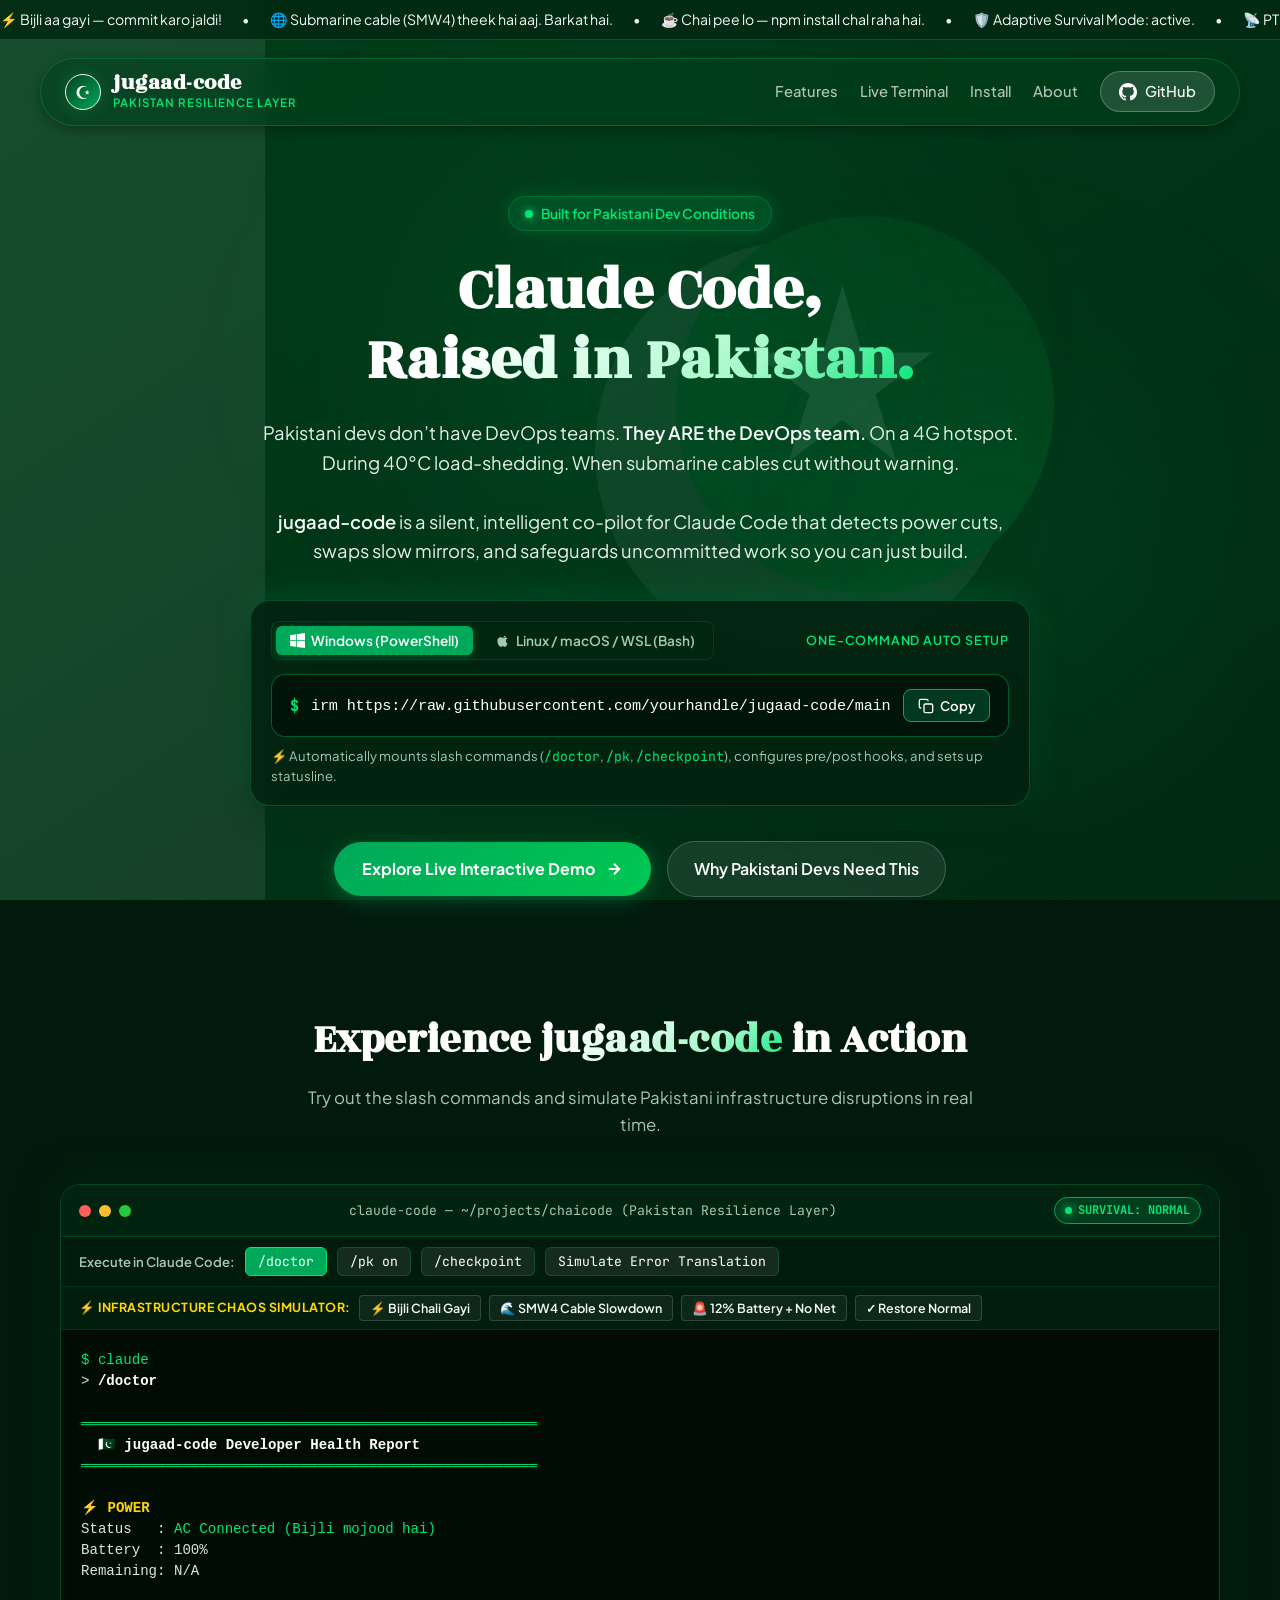
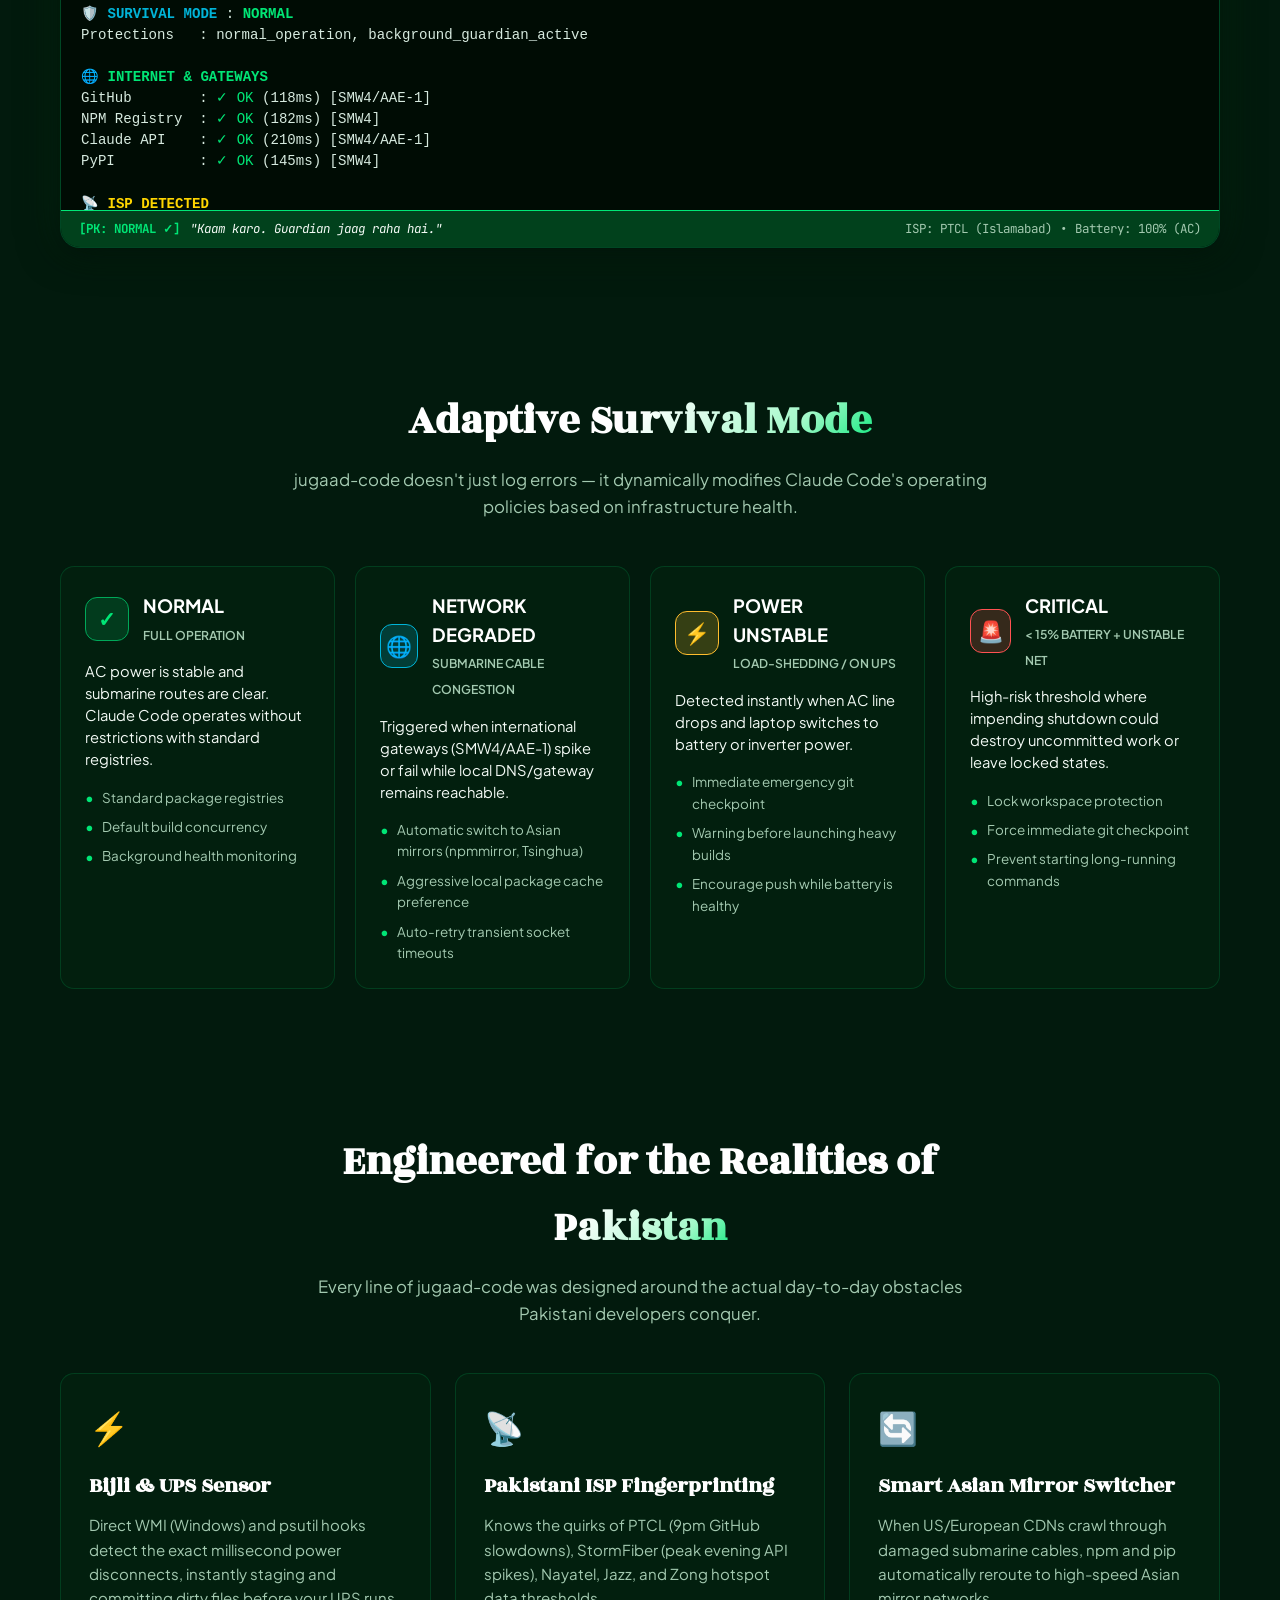
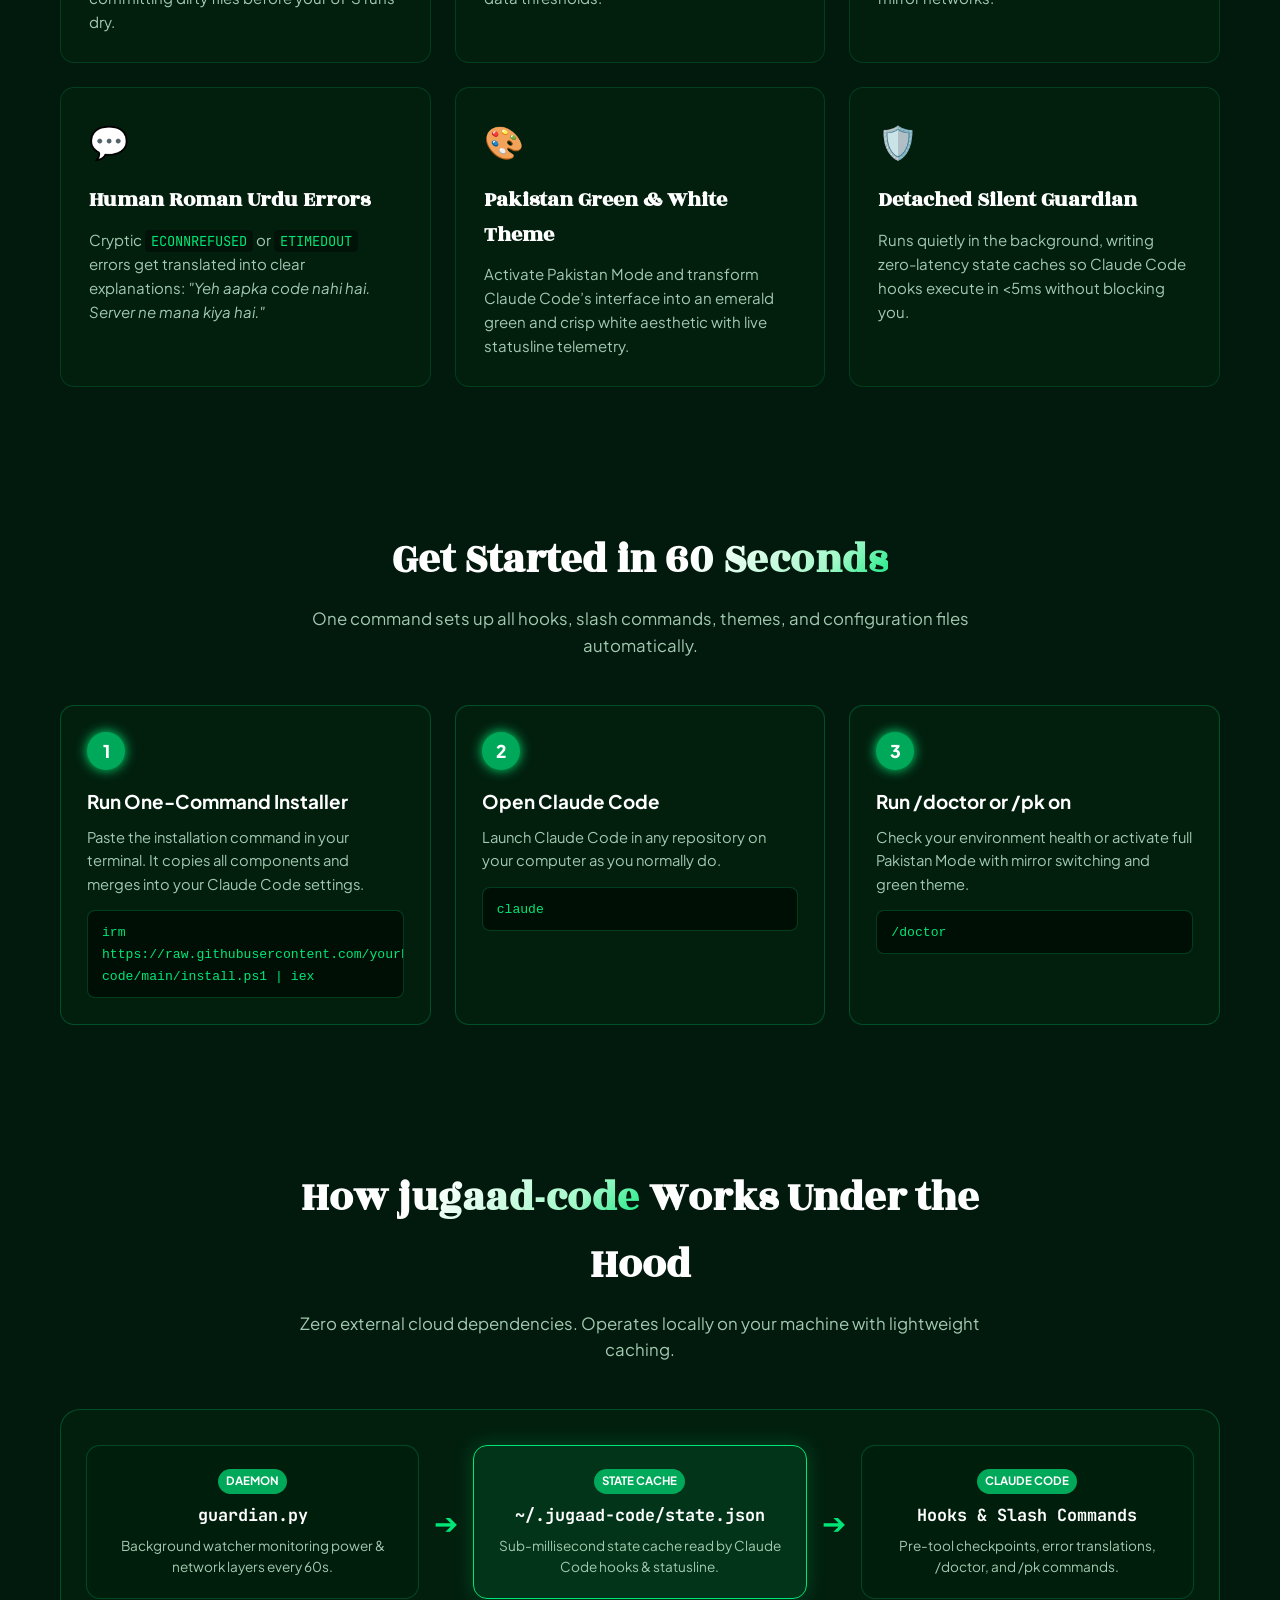
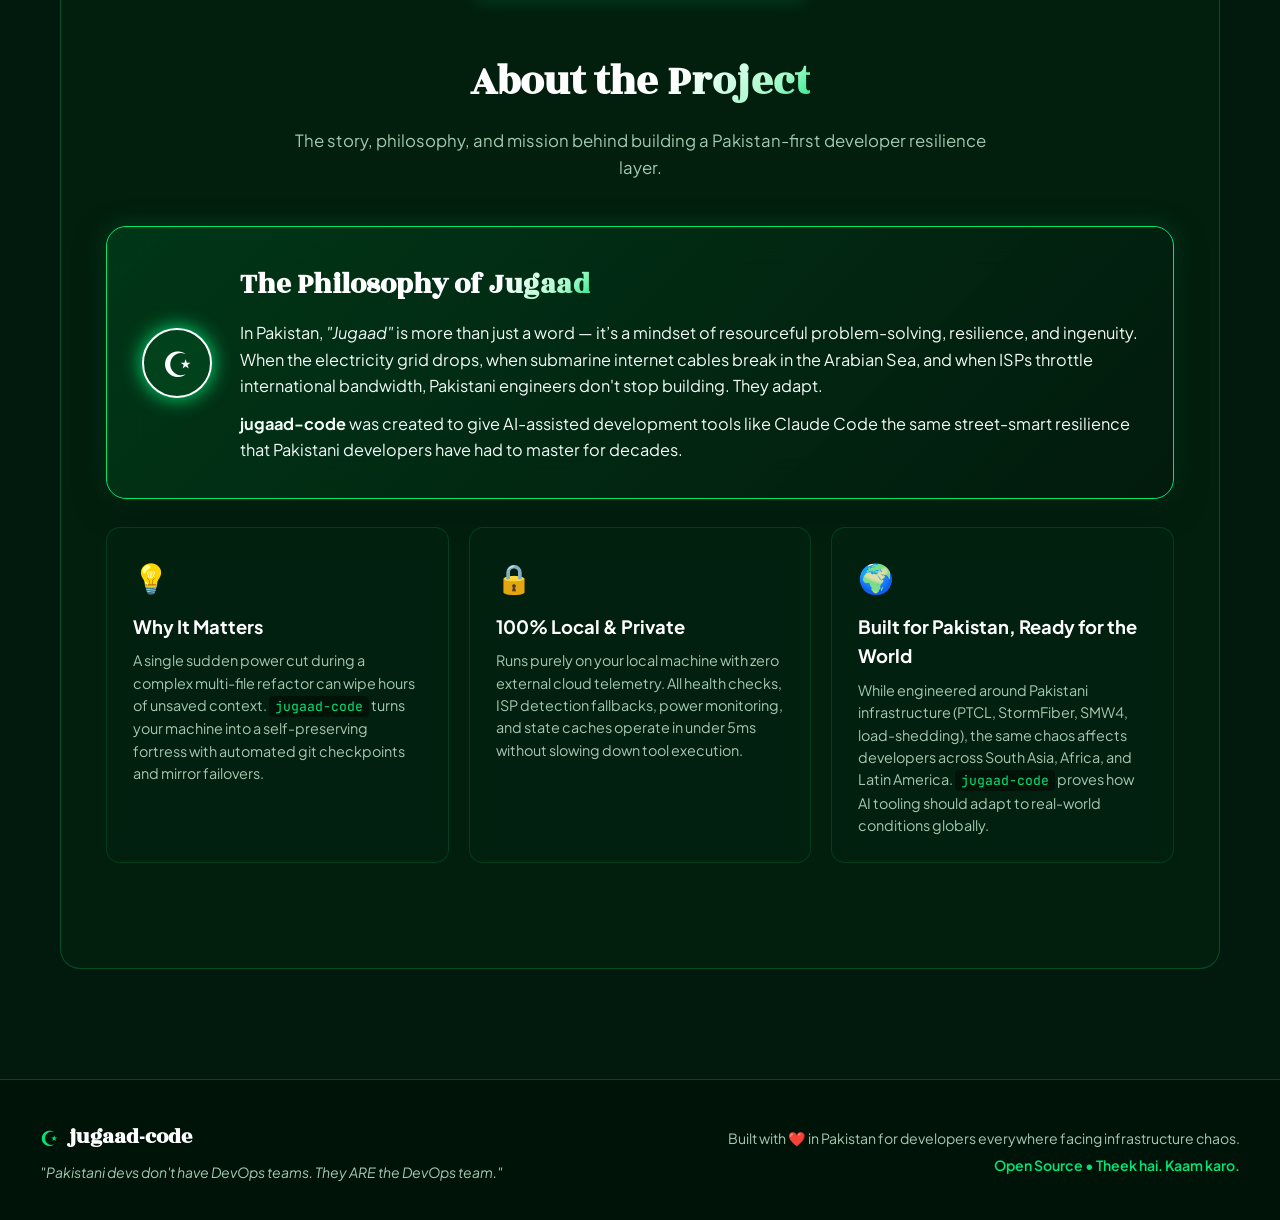
==== commit c84387bd: "feat: add rich about section to website" ====
--- a/index.html
+++ b/index.html
@@ -82,7 +82,7 @@
         <a href="#features">Features</a>
         <a href="#demo">Live Terminal</a>
         <a href="#install">Install</a>
-        <a href="#architecture">Architecture</a>
+        <a href="#about">About</a>
         <a href="https://github.com/yourhandle/jugaad-code" target="_blank" rel="noopener noreferrer" class="btn-nav-git">
           <svg width="18" height="18" viewBox="0 0 24 24" fill="currentColor"><path d="M12 0C5.37 0 0 5.37 0 12c0 5.31 3.435 9.795 8.205 11.385.6.105.825-.255.825-.57 0-.285-.015-1.23-.015-2.235-3.015.555-3.795-.735-4.035-1.41-.135-.345-.72-1.41-1.23-1.695-.42-.225-1.02-.78-.015-.795.945-.015 1.62.87 1.845 1.23 1.08 1.815 2.805 1.305 3.495.99.105-.78.42-1.305.765-1.605-2.67-.3-5.46-1.335-5.46-5.925 0-1.305.465-2.385 1.23-3.225-.12-.3-.54-1.53.12-3.18 0 0 1.005-.315 3.3 1.23.96-.27 1.98-.405 3-.405s2.04.135 3 .405c2.295-1.56 3.3-1.23 3.3-1.23.66 1.65.24 2.88.12 3.18.765.84 1.23 1.905 1.23 3.225 0 4.605-2.805 5.625-5.475 5.925.435.375.81 1.095.81 2.22 0 1.605-.015 2.895-.015 3.3 0 .315.225.69.825.57A12.02 12.02 0 0024 12c0-6.63-5.37-12-12-12z"/></svg>
           <span>GitHub</span>
@@ -405,6 +405,48 @@
             <p>Pre-tool checkpoints, error translations, /doctor, and /pk commands.</p>
           </div>
         </div>
+    <!-- About Section -->
+    <section class="about-section" id="about">
+      <div class="section-header">
+        <h2 class="section-title">About the <span class="urdu-accent">Project</span></h2>
+        <p class="section-desc">The story, philosophy, and mission behind building a Pakistan-first developer resilience layer.</p>
+      </div>
+
+      <div class="about-container">
+        <div class="about-card-main">
+          <div class="about-crest">
+            <span class="about-symbol">☪</span>
+          </div>
+          <div class="about-main-content">
+            <h3 class="about-heading">The Philosophy of <span class="urdu-accent">Jugaad</span></h3>
+            <p>
+              In Pakistan, <em>"Jugaad"</em> is more than just a word — it’s a mindset of resourceful problem-solving, resilience, and ingenuity. When the electricity grid drops, when submarine internet cables break in the Arabian Sea, and when ISPs throttle international bandwidth, Pakistani engineers don't stop building. They adapt.
+            </p>
+            <p>
+              <strong>jugaad-code</strong> was created to give AI-assisted development tools like Claude Code the same street-smart resilience that Pakistani developers have had to master for decades.
+            </p>
+          </div>
+        </div>
+
+        <div class="about-grid">
+          <div class="about-subcard">
+            <div class="about-sub-icon">💡</div>
+            <h4>Why It Matters</h4>
+            <p>A single sudden power cut during a complex multi-file refactor can wipe hours of unsaved context. <code>jugaad-code</code> turns your machine into a self-preserving fortress with automated git checkpoints and mirror failovers.</p>
+          </div>
+
+          <div class="about-subcard">
+            <div class="about-sub-icon">🔒</div>
+            <h4>100% Local & Private</h4>
+            <p>Runs purely on your local machine with zero external cloud telemetry. All health checks, ISP detection fallbacks, power monitoring, and state caches operate in under 5ms without slowing down tool execution.</p>
+          </div>
+
+          <div class="about-subcard">
+            <div class="about-sub-icon">🌍</div>
+            <h4>Built for Pakistan, Ready for the World</h4>
+            <p>While engineered around Pakistani infrastructure (PTCL, StormFiber, SMW4, load-shedding), the same chaos affects developers across South Asia, Africa, and Latin America. <code>jugaad-code</code> proves how AI tooling should adapt to real-world conditions globally.</p>
+          </div>
+        </div>
       </div>
     </section>
   </main>
--- a/style.css
+++ b/style.css
@@ -970,6 +970,114 @@
   font-size: 1.8rem;
   color: var(--pk-green-mint);
   user-select: none;
+}
+
+/* About Section */
+.about-section {
+  padding-top: 50px;
+}
+
+.about-container {
+  display: flex;
+  flex-direction: column;
+  gap: 28px;
+}
+
+.about-card-main {
+  background: linear-gradient(135deg, rgba(1, 65, 28, 0.7) 0%, rgba(2, 26, 13, 0.9) 100%);
+  border: 1px solid var(--pk-green-mint);
+  border-radius: var(--radius-lg);
+  padding: 35px;
+  display: flex;
+  align-items: center;
+  gap: 28px;
+  box-shadow: 0 8px 30px rgba(0, 0, 0, 0.5), 0 0 25px var(--pk-green-glow);
+  backdrop-filter: blur(20px);
+}
+
+.about-crest {
+  width: 70px;
+  height: 70px;
+  border-radius: 50%;
+  background: var(--pk-green-deep);
+  border: 2px solid #FFFFFF;
+  display: flex;
+  align-items: center;
+  justify-content: center;
+  flex-shrink: 0;
+  box-shadow: 0 0 20px var(--pk-green-mint);
+}
+
+.about-symbol {
+  font-size: 2.2rem;
+  color: #FFFFFF;
+}
+
+.about-main-content {
+  display: flex;
+  flex-direction: column;
+  gap: 12px;
+}
+
+.about-heading {
+  font-family: var(--font-urdu-eng);
+  font-size: 1.8rem;
+  font-weight: 700;
+  color: #FFFFFF;
+}
+
+.about-main-content p {
+  font-size: 1.02rem;
+  color: var(--pk-white-pearl);
+  line-height: 1.6;
+}
+
+.about-grid {
+  display: grid;
+  grid-template-columns: repeat(auto-fit, minmax(300px, 1fr));
+  gap: 20px;
+}
+
+.about-subcard {
+  background: var(--pk-dark-card);
+  border: 1px solid var(--pk-dark-border);
+  border-radius: var(--radius-md);
+  padding: 26px;
+  transition: all 0.3s ease;
+  backdrop-filter: blur(15px);
+}
+
+.about-subcard:hover {
+  border-color: var(--pk-green-mint);
+  transform: translateY(-3px);
+  box-shadow: 0 8px 24px rgba(0, 0, 0, 0.4), 0 0 15px var(--pk-green-glow);
+}
+
+.about-sub-icon {
+  font-size: 1.8rem;
+  margin-bottom: 12px;
+}
+
+.about-subcard h4 {
+  font-size: 1.15rem;
+  font-weight: 700;
+  color: #FFFFFF;
+  margin-bottom: 8px;
+}
+
+.about-subcard p {
+  font-size: 0.9rem;
+  color: var(--pk-white-muted);
+  line-height: 1.55;
+}
+
+.about-subcard code {
+  color: var(--pk-green-mint);
+  background: rgba(0, 0, 0, 0.4);
+  padding: 2px 6px;
+  border-radius: 4px;
+  font-family: var(--font-mono);
+  font-size: 0.82rem;
 }
 
 /* Footer */
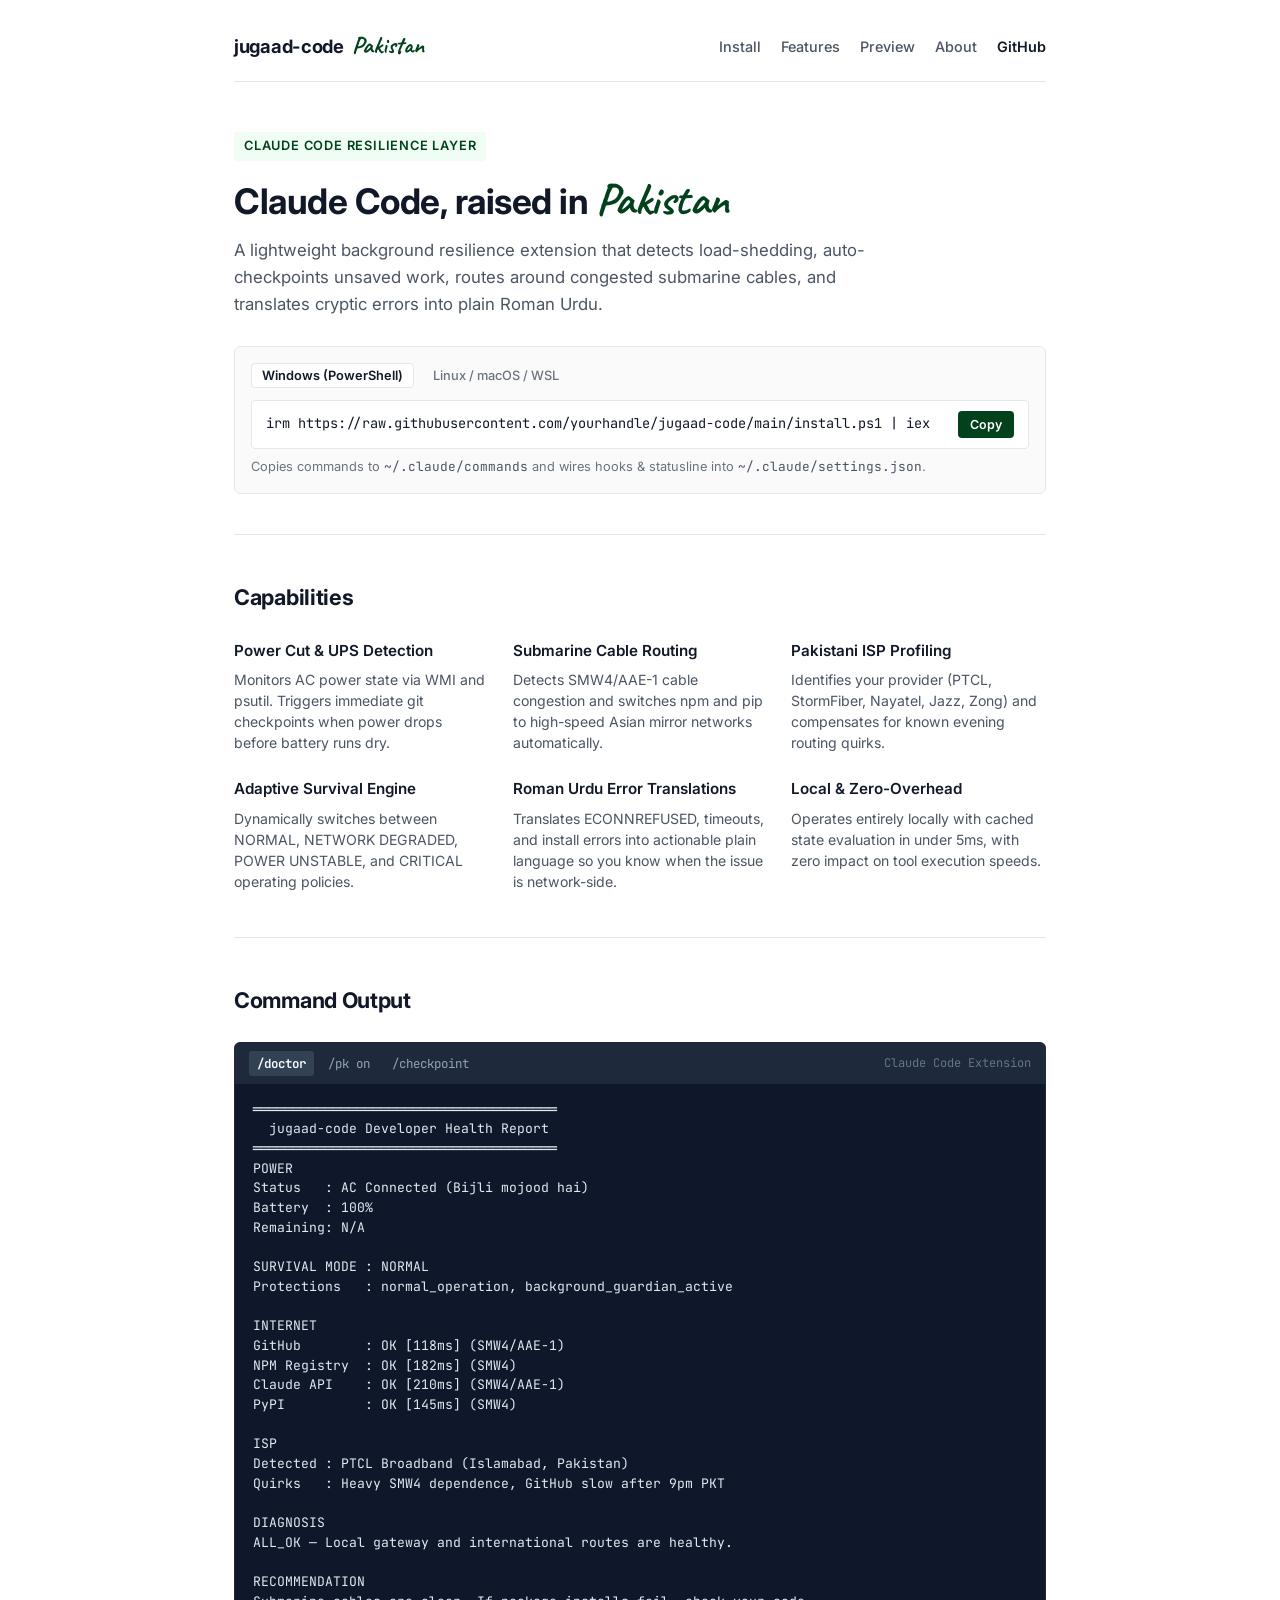
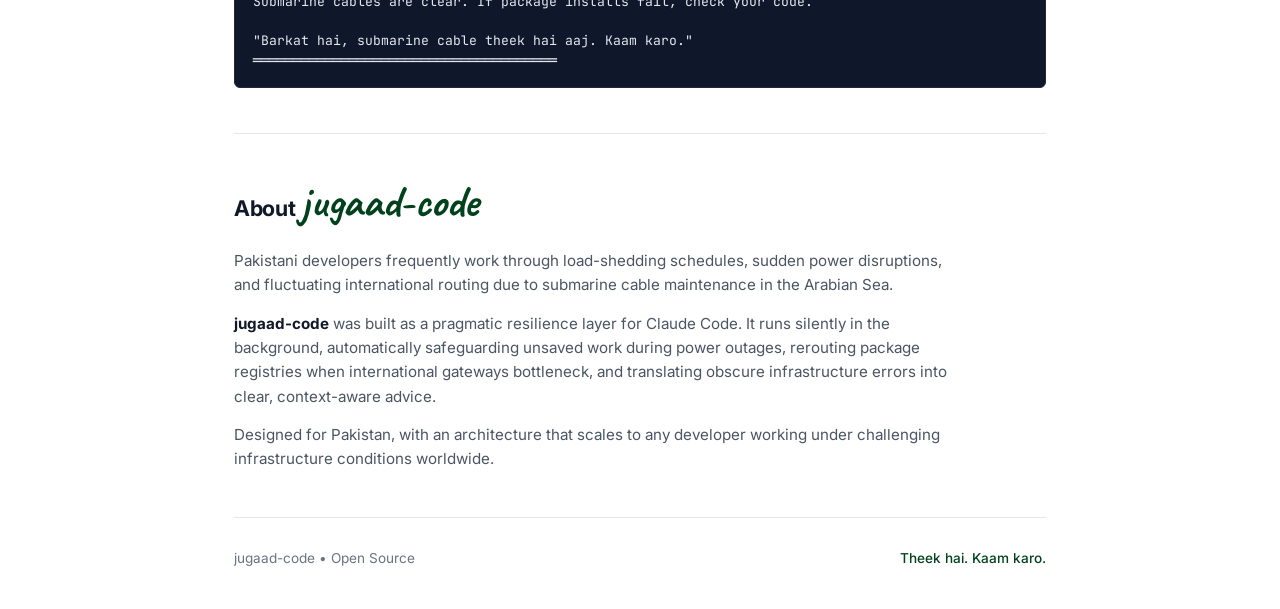
==== commit aeaebd2c: "style: minimalist white aesthetic with cursive typography and clean layout" ====
--- a/index.html
+++ b/index.html
@@ -3,470 +3,171 @@
 <head>
   <meta charset="UTF-8">
   <meta name="viewport" content="width=device-width, initial-scale=1.0">
-  <title>jugaad-code 🇵🇰 — Claude Code, Raised in Pakistan</title>
-  <meta name="description" content="A resilience layer for Claude Code designed for Pakistani developers. Handles load-shedding, submarine cable cuts, ISP routing quirks, and mirrors automatically.">
+  <title>jugaad-code — Pakistan Resilience Layer for Claude Code</title>
+  <meta name="description" content="A minimal resilience layer for Claude Code built for Pakistani developers. Power cut detection, ISP routing, Asian mirror switching, and automatic git checkpointing.">
 
-  <!-- Google Fonts -->
+  <!-- Google Fonts: Caveat & Alex Brush (brush script matching reference) + Inter -->
   <link rel="preconnect" href="https://fonts.googleapis.com">
   <link rel="preconnect" href="https://fonts.gstatic.com" crossorigin>
-  <link href="https://fonts.googleapis.com/css2?family=Amita:wght@700&family=Cinzel+Decorative:wght@700;900&family=JetBrains+Mono:wght@400;500;700&family=Plus+Jakarta+Sans:wght@400;500;600;700;800&family=Rozha+One&family=Nastaliq+Urdu&display=swap" rel="stylesheet">
+  <link href="https://fonts.googleapis.com/css2?family=Alex+Brush&family=Caveat:wght@600;700&family=Inter:wght@400;500;600;700&family=JetBrains+Mono:wght@400;500&display=swap" rel="stylesheet">
 
   <link rel="stylesheet" href="style.css">
-  <link rel="icon" href="data:image/svg+xml,<svg xmlns=%22http://www.w3.org/2000/svg%22 viewBox=%220 0 100 100%22><rect width=%22100%22 height=%22100%22 fill=%22%2301411C%22 rx=%2220%22/><circle cx=%2254%22 cy=%2250%22 r=%2226%22 fill=%22%23FFFFFF%22/><circle cx=%2261%22 cy=%2244%22 r=%2223%22 fill=%22%2301411C%22/><polygon points=%2260,28 63,37 72,37 65,43 68,52 60,46 52,52 55,43 48,37 57,37%22 fill=%22%23FFFFFF%22/></svg>">
 </head>
 <body>
 
-  <!-- Subtle Pakistan Flag Background Watermark -->
-  <div class="pk-flag-watermark" aria-hidden="true">
-    <svg class="pk-svg" viewBox="0 0 900 600" preserveAspectRatio="xMidYMid slice" xmlns="http://www.w3.org/2000/svg">
-      <defs>
-        <linearGradient id="greenGrad" x1="0%" y1="0%" x2="100%" y2="100%">
-          <stop offset="0%" stop-color="#01411C" stop-opacity="0.95" />
-          <stop offset="100%" stop-color="#022a13" stop-opacity="0.98" />
-        </linearGradient>
-        <filter id="glow" x="-20%" y="-20%" width="140%" height="140%">
-          <feGaussianBlur stdDeviation="8" result="blur" />
-          <feComposite in="SourceGraphic" in2="blur" operator="over" />
-        </filter>
-      </defs>
-      <!-- Green Field -->
-      <rect width="900" height="600" fill="url(#greenGrad)"/>
-      <!-- White Pole Stripe -->
-      <rect width="200" height="600" fill="#FFFFFF" opacity="0.08"/>
-      <!-- Crescent -->
-      <path d="M 580 300 A 150 150 0 1 0 580 300 Z" fill="none"/>
-      <circle cx="560" cy="300" r="140" fill="#FFFFFF" opacity="0.06"/>
-      <circle cx="600" cy="270" r="126" fill="#01411C" opacity="0.98"/>
-      <!-- Five Pointed Star -->
-      <polygon points="585,190 598,235 645,235 607,263 621,308 585,280 549,308 563,263 525,235 572,235" fill="#FFFFFF" opacity="0.09" />
+  <!-- Very faint Pakistan Flag crescent watermark -->
+  <div class="watermark" aria-hidden="true">
+    <svg viewBox="0 0 100 100" fill="none" xmlns="http://www.w3.org/2000/svg">
+      <path d="M 50 15 A 35 35 0 1 0 50 85 A 28 28 0 1 1 50 15 Z" fill="#01411C" opacity="0.025"/>
+      <polygon points="58,35 60,42 67,42 61,46 63,53 58,49 53,53 55,46 49,42 56,42" fill="#01411C" opacity="0.025"/>
     </svg>
   </div>
 
-  <!-- Ambient Glow Effects -->
-  <div class="ambient-glow glow-1"></div>
-  <div class="ambient-glow glow-2"></div>
+  <div class="page-container">
+    <!-- Header -->
+    <header class="header">
+      <div class="brand">
+        <span class="brand-title">jugaad-code</span>
+        <span class="brand-script">Pakistan</span>
+      </div>
+      <nav class="nav">
+        <a href="#install">Install</a>
+        <a href="#features">Features</a>
+        <a href="#preview">Preview</a>
+        <a href="#about">About</a>
+        <a href="https://github.com/yourhandle/jugaad-code" target="_blank" rel="noopener noreferrer" class="nav-link-git">GitHub</a>
+      </nav>
+    </header>
 
-  <!-- Desi Quotes Marquee Ticker -->
-  <aside class="marquee-bar" aria-label="Rotating Desi Developer Status Messages">
-    <div class="marquee-content" id="marqueeTicker">
-      <span>⚡ Bijli aa gayi — commit karo jaldi!</span>
-      <span>•</span>
-      <span>🌐 Submarine cable (SMW4) theek hai aaj. Barkat hai.</span>
-      <span>•</span>
-      <span>☕ Chai pee lo — npm install chal raha hai.</span>
-      <span>•</span>
-      <span>🛡️ Adaptive Survival Mode: active.</span>
-      <span>•</span>
-      <span>📡 PTCL, StormFiber & Nayatel quirks calibrated.</span>
-      <span>•</span>
-      <span>⚡ UPS pe ho? Auto-checkpoint ho chuka hai.</span>
-      <span>•</span>
-      <span>🚀 Senior ne PR approve kiya. Subhanallah.</span>
-    </div>
-  </aside>
-
-  <!-- Navbar -->
-  <header>
-    <nav class="navbar" aria-label="Main Navigation">
-      <a href="#" class="nav-brand">
-        <div class="brand-crest">
-          <span class="crescent">☪</span>
-        </div>
-        <div class="brand-text">
-          <span class="brand-title">jugaad-code</span>
-          <span class="brand-subtitle">Pakistan Resilience Layer</span>
-        </div>
-      </a>
-
-      <div class="nav-links">
-        <a href="#features">Features</a>
-        <a href="#demo">Live Terminal</a>
-        <a href="#install">Install</a>
-        <a href="#about">About</a>
-        <a href="https://github.com/yourhandle/jugaad-code" target="_blank" rel="noopener noreferrer" class="btn-nav-git">
-          <svg width="18" height="18" viewBox="0 0 24 24" fill="currentColor"><path d="M12 0C5.37 0 0 5.37 0 12c0 5.31 3.435 9.795 8.205 11.385.6.105.825-.255.825-.57 0-.285-.015-1.23-.015-2.235-3.015.555-3.795-.735-4.035-1.41-.135-.345-.72-1.41-1.23-1.695-.42-.225-1.02-.78-.015-.795.945-.015 1.62.87 1.845 1.23 1.08 1.815 2.805 1.305 3.495.99.105-.78.42-1.305.765-1.605-2.67-.3-5.46-1.335-5.46-5.925 0-1.305.465-2.385 1.23-3.225-.12-.3-.54-1.53.12-3.18 0 0 1.005-.315 3.3 1.23.96-.27 1.98-.405 3-.405s2.04.135 3 .405c2.295-1.56 3.3-1.23 3.3-1.23.66 1.65.24 2.88.12 3.18.765.84 1.23 1.905 1.23 3.225 0 4.605-2.805 5.625-5.475 5.925.435.375.81 1.095.81 2.22 0 1.605-.015 2.895-.015 3.3 0 .315.225.69.825.57A12.02 12.02 0 0024 12c0-6.63-5.37-12-12-12z"/></svg>
-          <span>GitHub</span>
-        </a>
-      </div>
-    </nav>
-  </header>
-
-  <!-- Hero Section -->
-  <main>
-    <section class="hero-section">
-      <div class="hero-badge">
-        <span class="badge-dot"></span>
-        <span>Built for Pakistani Dev Conditions</span>
-      </div>
-
-      <h1 class="hero-heading">
-        Claude Code, <br>
-        <span class="urdu-accent">Raised in Pakistan.</span>
+    <!-- Hero -->
+    <section class="hero">
+      <div class="hero-tag">Claude Code Resilience Layer</div>
+      <h1 class="hero-title">
+        Claude Code, raised in <span class="script-accent">Pakistan</span>
       </h1>
-
-      <p class="hero-subtext">
-        Pakistani devs don’t have DevOps teams. <strong>They ARE the DevOps team.</strong> On a 4G hotspot. During 40°C load-shedding. When submarine cables cut without warning. 
-        <br><br>
-        <strong>jugaad-code</strong> is a silent, intelligent co-pilot for Claude Code that detects power cuts, swaps slow mirrors, and safeguards uncommitted work so you can just build.
+      <p class="hero-desc">
+        A lightweight background resilience extension that detects load-shedding, auto-checkpoints unsaved work, routes around congested submarine cables, and translates cryptic errors into plain Roman Urdu.
       </p>
 
-      <!-- Quick Installer Box -->
-      <div class="quick-install-container">
-        <div class="install-header">
-          <div class="os-tabs" role="tablist">
-            <button class="os-tab active" data-os="win" role="tab" aria-selected="true">
-              <svg width="15" height="15" viewBox="0 0 24 24" fill="currentColor"><path d="M0 3.449L9.75 2.1v9.451H0m10.949-9.602L24 0v11.4H10.949M0 12.6h9.75v9.451L0 20.699M10.949 12.6H24V24l-13.051-1.751"/></svg>
-              <span>Windows (PowerShell)</span>
-            </button>
-            <button class="os-tab" data-os="nix" role="tab" aria-selected="false">
-              <svg width="15" height="15" viewBox="0 0 24 24" fill="currentColor"><path d="M18.71 19.5c-.83 1.24-1.71 2.45-3.05 2.47-1.34.03-1.77-.79-3.29-.79-1.53 0-2 .77-3.27.82-1.31.05-2.3-1.32-3.14-2.53C4.25 17 2.94 12.45 4.7 9.39c.87-1.52 2.43-2.48 4.12-2.51 1.28-.02 2.5.87 3.29.87.78 0 2.26-1.07 3.81-.91.65.03 2.47.26 3.64 1.98-.09.06-2.17 1.28-2.15 3.81.03 3.02 2.65 4.03 2.68 4.04-.03.07-.42 1.44-1.38 2.83M15.97 7.18c.64-.78 1.08-1.86.96-2.95-1 .04-2.16.66-2.84 1.45-.6.69-1.12 1.8-1 2.87 1.11.09 2.21-.57 2.88-1.37z"/></svg>
-              <span>Linux / macOS / WSL (Bash)</span>
-            </button>
-          </div>
-          <span class="one-liner-tag">One-Command Auto Setup</span>
+      <!-- Minimal Install Box -->
+      <div class="install-box" id="install">
+        <div class="install-tabs">
+          <button class="tab-btn active" data-os="win">Windows (PowerShell)</button>
+          <button class="tab-btn" data-os="nix">Linux / macOS / WSL</button>
         </div>
-
-        <div class="install-code-box">
-          <span class="prompt-symbol">$</span>
-          <code id="installCommand">irm https://raw.githubusercontent.com/yourhandle/jugaad-code/main/install.ps1 | iex</code>
-          <button class="btn-copy" id="btnCopyInstall" title="Copy command to clipboard">
-            <svg class="icon-copy" width="16" height="16" viewBox="0 0 24 24" fill="none" stroke="currentColor" stroke-width="2"><rect x="9" y="9" width="13" height="13" rx="2" ry="2"></rect><path d="M5 15H4a2 2 0 0 1-2-2V4a2 2 0 0 1 2-2h9a2 2 0 0 1 2 2v1"></path></svg>
-            <span class="copy-text">Copy</span>
-          </button>
+        <div class="install-command-wrap">
+          <code id="cmdText">irm https://raw.githubusercontent.com/yourhandle/jugaad-code/main/install.ps1 | iex</code>
+          <button id="copyBtn" class="copy-btn">Copy</button>
         </div>
-        <p class="install-footnote">⚡ Automatically mounts slash commands (<code>/doctor</code>, <code>/pk</code>, <code>/checkpoint</code>), configures pre/post hooks, and sets up statusline.</p>
-      </div>
-
-      <!-- Quick Action Buttons -->
-      <div class="hero-actions">
-        <a href="#demo" class="btn-primary">
-          <span>Explore Live Interactive Demo</span>
-          <svg width="18" height="18" viewBox="0 0 24 24" fill="none" stroke="currentColor" stroke-width="2.5"><path d="M5 12h14M12 5l7 7-7 7"/></svg>
-        </a>
-        <a href="#features" class="btn-secondary">
-          <span>Why Pakistani Devs Need This</span>
-        </a>
-      </div>
-    </section>
-
-    <!-- Interactive Terminal Showcase -->
-    <section class="demo-section" id="demo">
-      <div class="section-header">
-        <h2 class="section-title">Experience <span class="urdu-accent">jugaad-code</span> in Action</h2>
-        <p class="section-desc">Try out the slash commands and simulate Pakistani infrastructure disruptions in real time.</p>
-      </div>
-
-      <div class="terminal-wrapper">
-        <!-- Terminal Controls Bar -->
-        <div class="terminal-topbar">
-          <div class="terminal-dots">
-            <span class="dot red"></span>
-            <span class="dot yellow"></span>
-            <span class="dot green"></span>
-          </div>
-          <div class="terminal-title">claude-code — ~/projects/chaicode (Pakistan Resilience Layer)</div>
-          <div class="terminal-status-badge" id="terminalLiveBadge">
-            <span class="status-indicator"></span>
-            <span id="badgeStateText">SURVIVAL: NORMAL</span>
-          </div>
-        </div>
-
-        <!-- Terminal Command Selector Buttons -->
-        <div class="terminal-command-bar">
-          <span class="cmd-label">Execute in Claude Code:</span>
-          <button class="cmd-btn active" data-cmd="doctor">/doctor</button>
-          <button class="cmd-btn" data-cmd="pkon">/pk on</button>
-          <button class="cmd-btn" data-cmd="checkpoint">/checkpoint</button>
-          <button class="cmd-btn" data-cmd="error">Simulate Error Translation</button>
-        </div>
-
-        <!-- Simulation Disaster Toggles -->
-        <div class="disaster-simulator-bar">
-          <span class="sim-label">⚡ Infrastructure Chaos Simulator:</span>
-          <button class="sim-btn" id="simPowerCut" title="Simulate AC Power Outage">
-            <span>⚡ Bijli Chali Gayi</span>
-          </button>
-          <button class="sim-btn" id="simCableCongestion" title="Simulate SMW4 Submarine Cable Degrade">
-            <span>🌊 SMW4 Cable Slowdown</span>
-          </button>
-          <button class="sim-btn" id="simCritical" title="Simulate Low Battery + Bad Net">
-            <span>🚨 12% Battery + No Net</span>
-          </button>
-          <button class="sim-btn" id="simNormal" title="Restore Normal Power & Net">
-            <span>✓ Restore Normal</span>
-          </button>
-        </div>
-
-        <!-- Terminal Screen Output -->
-        <div class="terminal-screen" id="terminalScreen">
-          <!-- Populated by JavaScript -->
-        </div>
-
-        <!-- Live Status Bar -->
-        <div class="terminal-statusbar">
-          <div class="status-left" id="terminalStatusline">
-            <span class="status-tag">[PK: NORMAL ✓]</span>
-            <span class="status-msg">"Kaam karo. Guardian jaag raha hai."</span>
-          </div>
-          <div class="status-right">
-            <span>ISP: PTCL (Islamabad)</span>
-            <span>•</span>
-            <span>Battery: 100% (AC)</span>
-          </div>
+        <div class="install-note">
+          Copies commands to <code>~/.claude/commands</code> and wires hooks & statusline into <code>~/.claude/settings.json</code>.
         </div>
       </div>
     </section>
 
-    <!-- 4 Adaptive Survival Mode Cards -->
-    <section class="survival-section">
-      <div class="section-header">
-        <h2 class="section-title">Adaptive <span class="urdu-accent">Survival Mode</span></h2>
-        <p class="section-desc">jugaad-code doesn't just log errors — it dynamically modifies Claude Code's operating policies based on infrastructure health.</p>
-      </div>
-
-      <div class="survival-grid">
-        <!-- NORMAL -->
-        <div class="survival-card state-normal">
-          <div class="card-header">
-            <span class="state-icon">✓</span>
-            <div>
-              <h3>NORMAL</h3>
-              <span class="state-sub">Full Operation</span>
-            </div>
-          </div>
-          <p class="card-body">AC power is stable and submarine routes are clear. Claude Code operates without restrictions with standard registries.</p>
-          <ul class="policy-list">
-            <li>Standard package registries</li>
-            <li>Default build concurrency</li>
-            <li>Background health monitoring</li>
-          </ul>
+    <!-- Core Capabilities -->
+    <section class="section" id="features">
+      <h2 class="section-heading">Capabilities</h2>
+      <div class="grid-features">
+        <div class="feature-item">
+          <h3>Power Cut & UPS Detection</h3>
+          <p>Monitors AC power state via WMI and psutil. Triggers immediate git checkpoints when power drops before battery runs dry.</p>
         </div>
 
-        <!-- NETWORK DEGRADED -->
-        <div class="survival-card state-network">
-          <div class="card-header">
-            <span class="state-icon">🌐</span>
-            <div>
-              <h3>NETWORK DEGRADED</h3>
-              <span class="state-sub">Submarine Cable Congestion</span>
-            </div>
-          </div>
-          <p class="card-body">Triggered when international gateways (SMW4/AAE-1) spike or fail while local DNS/gateway remains reachable.</p>
-          <ul class="policy-list">
-            <li>Automatic switch to Asian mirrors (npmmirror, Tsinghua)</li>
-            <li>Aggressive local package cache preference</li>
-            <li>Auto-retry transient socket timeouts</li>
-          </ul>
+        <div class="feature-item">
+          <h3>Submarine Cable Routing</h3>
+          <p>Detects SMW4/AAE-1 cable congestion and switches npm and pip to high-speed Asian mirror networks automatically.</p>
         </div>
 
-        <!-- POWER UNSTABLE -->
-        <div class="survival-card state-power">
-          <div class="card-header">
-            <span class="state-icon">⚡</span>
-            <div>
-              <h3>POWER UNSTABLE</h3>
-              <span class="state-sub">Load-Shedding / On UPS</span>
-            </div>
-          </div>
-          <p class="card-body">Detected instantly when AC line drops and laptop switches to battery or inverter power.</p>
-          <ul class="policy-list">
-            <li>Immediate emergency git checkpoint</li>
-            <li>Warning before launching heavy builds</li>
-            <li>Encourage push while battery is healthy</li>
-          </ul>
+        <div class="feature-item">
+          <h3>Pakistani ISP Profiling</h3>
+          <p>Identifies your provider (PTCL, StormFiber, Nayatel, Jazz, Zong) and compensates for known evening routing quirks.</p>
         </div>
 
-        <!-- CRITICAL -->
-        <div class="survival-card state-critical">
-          <div class="card-header">
-            <span class="state-icon">🚨</span>
-            <div>
-              <h3>CRITICAL</h3>
-              <span class="state-sub">&lt; 15% Battery + Unstable Net</span>
-            </div>
-          </div>
-          <p class="card-body">High-risk threshold where impending shutdown could destroy uncommitted work or leave locked states.</p>
-          <ul class="policy-list">
-            <li>Lock workspace protection</li>
-            <li>Force immediate git checkpoint</li>
-            <li>Prevent starting long-running commands</li>
-          </ul>
+        <div class="feature-item">
+          <h3>Adaptive Survival Engine</h3>
+          <p>Dynamically switches between NORMAL, NETWORK DEGRADED, POWER UNSTABLE, and CRITICAL operating policies.</p>
+        </div>
+
+        <div class="feature-item">
+          <h3>Roman Urdu Error Translations</h3>
+          <p>Translates ECONNREFUSED, timeouts, and install errors into actionable plain language so you know when the issue is network-side.</p>
+        </div>
+
+        <div class="feature-item">
+          <h3>Local & Zero-Overhead</h3>
+          <p>Operates entirely locally with cached state evaluation in under 5ms, with zero impact on tool execution speeds.</p>
         </div>
       </div>
     </section>
 
-    <!-- Core Features Grid -->
-    <section class="features-section" id="features">
-      <div class="section-header">
-        <h2 class="section-title">Engineered for the Realities of <span class="urdu-accent">Pakistan</span></h2>
-        <p class="section-desc">Every line of jugaad-code was designed around the actual day-to-day obstacles Pakistani developers conquer.</p>
-      </div>
+    <!-- Terminal Preview -->
+    <section class="section" id="preview">
+      <h2 class="section-heading">Command Output</h2>
+      <div class="terminal-container">
+        <div class="terminal-header">
+          <div class="terminal-tabs">
+            <button class="t-tab active" data-view="doctor">/doctor</button>
+            <button class="t-tab" data-view="pk">/pk on</button>
+            <button class="t-tab" data-view="checkpoint">/checkpoint</button>
+          </div>
+          <span class="terminal-meta">Claude Code Extension</span>
+        </div>
+        <pre class="terminal-body" id="terminalOutput">
+══════════════════════════════════════
+  jugaad-code Developer Health Report
+══════════════════════════════════════
+POWER
+Status   : AC Connected (Bijli mojood hai)
+Battery  : 100%
+Remaining: N/A
 
-      <div class="features-grid">
-        <div class="feature-card">
-          <div class="feature-icon">⚡</div>
-          <h3>Bijli & UPS Sensor</h3>
-          <p>Direct WMI (Windows) and psutil hooks detect the exact millisecond power disconnects, instantly staging and committing dirty files before your UPS runs dry.</p>
-        </div>
+SURVIVAL MODE : NORMAL
+Protections   : normal_operation, background_guardian_active
 
-        <div class="feature-card">
-          <div class="feature-icon">📡</div>
-          <h3>Pakistani ISP Fingerprinting</h3>
-          <p>Knows the quirks of PTCL (9pm GitHub slowdowns), StormFiber (peak evening API spikes), Nayatel, Jazz, and Zong hotspot data thresholds.</p>
-        </div>
+INTERNET
+GitHub        : OK [118ms] (SMW4/AAE-1)
+NPM Registry  : OK [182ms] (SMW4)
+Claude API    : OK [210ms] (SMW4/AAE-1)
+PyPI          : OK [145ms] (SMW4)
 
-        <div class="feature-card">
-          <div class="feature-icon">🔄</div>
-          <h3>Smart Asian Mirror Switcher</h3>
-          <p>When US/European CDNs crawl through damaged submarine cables, npm and pip automatically reroute to high-speed Asian mirror networks.</p>
-        </div>
+ISP
+Detected : PTCL Broadband (Islamabad, Pakistan)
+Quirks   : Heavy SMW4 dependence, GitHub slow after 9pm PKT
 
-        <div class="feature-card">
-          <div class="feature-icon">💬</div>
-          <h3>Human Roman Urdu Errors</h3>
-          <p>Cryptic <code>ECONNREFUSED</code> or <code>ETIMEDOUT</code> errors get translated into clear explanations: <em>"Yeh aapka code nahi hai. Server ne mana kiya hai."</em></p>
-        </div>
+DIAGNOSIS
+ALL_OK — Local gateway and international routes are healthy.
 
-        <div class="feature-card">
-          <div class="feature-icon">🎨</div>
-          <h3>Pakistan Green & White Theme</h3>
-          <p>Activate Pakistan Mode and transform Claude Code’s interface into an emerald green and crisp white aesthetic with live statusline telemetry.</p>
-        </div>
+RECOMMENDATION
+Submarine cables are clear. If package installs fail, check your code.
 
-        <div class="feature-card">
-          <div class="feature-icon">🛡️</div>
-          <h3>Detached Silent Guardian</h3>
-          <p>Runs quietly in the background, writing zero-latency state caches so Claude Code hooks execute in &lt;5ms without blocking you.</p>
-        </div>
+"Barkat hai, submarine cable theek hai aaj. Kaam karo."
+══════════════════════════════════════</pre>
       </div>
     </section>
 
-    <!-- Installation & Setup Guide -->
-    <section class="install-section" id="install">
-      <div class="section-header">
-        <h2 class="section-title">Get Started in <span class="urdu-accent">60 Seconds</span></h2>
-        <p class="section-desc">One command sets up all hooks, slash commands, themes, and configuration files automatically.</p>
-      </div>
-
-      <div class="install-steps-grid">
-        <div class="step-card">
-          <div class="step-num">1</div>
-          <h3>Run One-Command Installer</h3>
-          <p>Paste the installation command in your terminal. It copies all components and merges into your Claude Code settings.</p>
-          <div class="mini-code">
-            <code>irm https://raw.githubusercontent.com/yourhandle/jugaad-code/main/install.ps1 | iex</code>
-          </div>
-        </div>
-
-        <div class="step-card">
-          <div class="step-num">2</div>
-          <h3>Open Claude Code</h3>
-          <p>Launch Claude Code in any repository on your computer as you normally do.</p>
-          <div class="mini-code">
-            <code>claude</code>
-          </div>
-        </div>
-
-        <div class="step-card">
-          <div class="step-num">3</div>
-          <h3>Run /doctor or /pk on</h3>
-          <p>Check your environment health or activate full Pakistan Mode with mirror switching and green theme.</p>
-          <div class="mini-code">
-            <code>/doctor</code>
-          </div>
-        </div>
+    <!-- About Section -->
+    <section class="section" id="about">
+      <h2 class="section-heading">About <span class="script-accent">jugaad-code</span></h2>
+      <div class="about-content">
+        <p>
+          Pakistani developers frequently work through load-shedding schedules, sudden power disruptions, and fluctuating international routing due to submarine cable maintenance in the Arabian Sea.
+        </p>
+        <p>
+          <strong>jugaad-code</strong> was built as a pragmatic resilience layer for Claude Code. It runs silently in the background, automatically safeguarding unsaved work during power outages, rerouting package registries when international gateways bottleneck, and translating obscure infrastructure errors into clear, context-aware advice.
+        </p>
+        <p>
+          Designed for Pakistan, with an architecture that scales to any developer working under challenging infrastructure conditions worldwide.
+        </p>
       </div>
     </section>
 
-    <!-- Architecture Breakdown -->
-    <section class="architecture-section" id="architecture">
-      <div class="section-header">
-        <h2 class="section-title">How <span class="urdu-accent">jugaad-code</span> Works Under the Hood</h2>
-        <p class="section-desc">Zero external cloud dependencies. Operates locally on your machine with lightweight caching.</p>
-      </div>
-
-      <div class="arch-box">
-        <div class="arch-flow">
-          <div class="arch-node">
-            <span class="node-badge">Daemon</span>
-            <h4>guardian.py</h4>
-            <p>Background watcher monitoring power & network layers every 60s.</p>
-          </div>
-          <div class="arch-arrow">➔</div>
-          <div class="arch-node highlight">
-            <span class="node-badge">State Cache</span>
-            <h4>~/.jugaad-code/state.json</h4>
-            <p>Sub-millisecond state cache read by Claude Code hooks & statusline.</p>
-          </div>
-          <div class="arch-arrow">➔</div>
-          <div class="arch-node">
-            <span class="node-badge">Claude Code</span>
-            <h4>Hooks & Slash Commands</h4>
-            <p>Pre-tool checkpoints, error translations, /doctor, and /pk commands.</p>
-          </div>
-        </div>
-    <!-- About Section -->
-    <section class="about-section" id="about">
-      <div class="section-header">
-        <h2 class="section-title">About the <span class="urdu-accent">Project</span></h2>
-        <p class="section-desc">The story, philosophy, and mission behind building a Pakistan-first developer resilience layer.</p>
-      </div>
-
-      <div class="about-container">
-        <div class="about-card-main">
-          <div class="about-crest">
-            <span class="about-symbol">☪</span>
-          </div>
-          <div class="about-main-content">
-            <h3 class="about-heading">The Philosophy of <span class="urdu-accent">Jugaad</span></h3>
-            <p>
-              In Pakistan, <em>"Jugaad"</em> is more than just a word — it’s a mindset of resourceful problem-solving, resilience, and ingenuity. When the electricity grid drops, when submarine internet cables break in the Arabian Sea, and when ISPs throttle international bandwidth, Pakistani engineers don't stop building. They adapt.
-            </p>
-            <p>
-              <strong>jugaad-code</strong> was created to give AI-assisted development tools like Claude Code the same street-smart resilience that Pakistani developers have had to master for decades.
-            </p>
-          </div>
-        </div>
-
-        <div class="about-grid">
-          <div class="about-subcard">
-            <div class="about-sub-icon">💡</div>
-            <h4>Why It Matters</h4>
-            <p>A single sudden power cut during a complex multi-file refactor can wipe hours of unsaved context. <code>jugaad-code</code> turns your machine into a self-preserving fortress with automated git checkpoints and mirror failovers.</p>
-          </div>
-
-          <div class="about-subcard">
-            <div class="about-sub-icon">🔒</div>
-            <h4>100% Local & Private</h4>
-            <p>Runs purely on your local machine with zero external cloud telemetry. All health checks, ISP detection fallbacks, power monitoring, and state caches operate in under 5ms without slowing down tool execution.</p>
-          </div>
-
-          <div class="about-subcard">
-            <div class="about-sub-icon">🌍</div>
-            <h4>Built for Pakistan, Ready for the World</h4>
-            <p>While engineered around Pakistani infrastructure (PTCL, StormFiber, SMW4, load-shedding), the same chaos affects developers across South Asia, Africa, and Latin America. <code>jugaad-code</code> proves how AI tooling should adapt to real-world conditions globally.</p>
-          </div>
-        </div>
-      </div>
-    </section>
-  </main>
-
-  <!-- Footer -->
-  <footer class="site-footer">
-    <div class="footer-container">
-      <div class="footer-left">
-        <div class="footer-logo">
-          <span class="footer-crescent">☪</span>
-          <span class="footer-title">jugaad-code</span>
-        </div>
-        <p class="footer-tagline">"Pakistani devs don't have DevOps teams. They ARE the DevOps team."</p>
-      </div>
-      <div class="footer-right">
-        <p>Built with ❤️ in Pakistan for developers everywhere facing infrastructure chaos.</p>
-        <p class="copyright">Open Source • Theek hai. Kaam karo.</p>
-      </div>
-    </div>
-  </footer>
+    <!-- Footer -->
+    <footer class="footer">
+      <div>jugaad-code • Open Source</div>
+      <div class="footer-note">Theek hai. Kaam karo.</div>
+    </footer>
+  </div>
 
   <script src="app.js"></script>
 </body>
--- a/style.css
+++ b/style.css
@@ -1,1156 +1,390 @@
 /* ==========================================================================
-   jugaad-code — Pakistan Flag Aesthetic Theme
-   Palette: Crescent Green (#01411C), Emerald (#00A859), Crisp White (#FFFFFF)
-   Typography: Rozha One / Cinzel Decorative (Nastaliq/Cursive English) + Plus Jakarta Sans
+   jugaad-code — Minimalist White Theme
+   Colors: Pure White (#FFFFFF), Deep Green (#01411C), Charcoal (#111827)
+   Script Font: Caveat / Alex Brush (Handwritten brush style matching reference)
    ========================================================================== */
 
 :root {
-  /* Pakistani Flag Inspired Color Tokens */
-  --pk-green-darkest: #021a0d;
-  --pk-green-deep: #01411C;
-  --pk-green-rich: #025726;
-  --pk-green-emerald: #00A859;
-  --pk-green-mint: #00E676;
-  --pk-green-glow: rgba(0, 230, 118, 0.2);
-  --pk-green-glass: rgba(1, 65, 28, 0.55);
-  --pk-green-border: rgba(0, 168, 89, 0.35);
-
-  --pk-white: #FFFFFF;
-  --pk-white-pearl: #F3FAF5;
-  --pk-white-muted: #A3C9B0;
-  --pk-white-dim: rgba(255, 255, 255, 0.7);
-
-  --pk-dark-card: rgba(3, 33, 16, 0.85);
-  --pk-dark-border: rgba(0, 168, 89, 0.22);
-  
-  --font-urdu-eng: 'Rozha One', 'Amita', 'Cinzel Decorative', Georgia, serif;
-  --font-body: 'Plus Jakarta Sans', -apple-system, BlinkMacSystemFont, 'Segoe UI', Roboto, sans-serif;
-  --font-mono: 'JetBrains Mono', 'Fira Code', Consolas, monospace;
-
-  --shadow-sm: 0 4px 12px rgba(0, 0, 0, 0.3);
-  --shadow-md: 0 8px 30px rgba(0, 0, 0, 0.5);
-  --shadow-glow: 0 0 35px rgba(0, 230, 118, 0.25);
-  
-  --radius-sm: 8px;
-  --radius-md: 14px;
-  --radius-lg: 20px;
-  --radius-pill: 9999px;
-}
-
-/* Reset & Base */
+  --bg: #FFFFFF;
+  --text-main: #111827;
+  --text-muted: #4B5563;
+  --text-dim: #6B7280;
+  --pk-green: #01411C;
+  --pk-green-hover: #025726;
+  --pk-green-light: #F0FDF4;
+  --border: #E5E7EB;
+  --border-dark: #D1D5DB;
+
+  --font-main: 'Inter', -apple-system, BlinkMacSystemFont, 'Segoe UI', Roboto, sans-serif;
+  --font-script: 'Caveat', 'Alex Brush', cursive;
+  --font-mono: 'JetBrains Mono', Consolas, Monaco, monospace;
+}
+
 *, *::before, *::after {
   box-sizing: border-box;
   margin: 0;
   padding: 0;
 }
 
-html {
-  scroll-behavior: smooth;
-}
-
 body {
-  font-family: var(--font-body);
-  background-color: var(--pk-green-darkest);
-  color: var(--pk-white-pearl);
+  background-color: var(--bg);
+  color: var(--text-main);
+  font-family: var(--font-main);
   line-height: 1.6;
-  overflow-x: hidden;
+  font-size: 15px;
+  -webkit-font-smoothing: antialiased;
   position: relative;
   min-height: 100vh;
-  -webkit-font-smoothing: antialiased;
-}
-
-/* Background Pakistan Flag Watermark */
-.pk-flag-watermark {
+}
+
+/* Subtle background watermark */
+.watermark {
   position: fixed;
-  top: 0;
-  left: 0;
-  width: 100vw;
-  height: 100vh;
+  top: 50%;
+  left: 50%;
+  transform: translate(-50%, -50%);
+  width: 550px;
+  height: 550px;
   pointer-events: none;
-  z-index: -2;
-  overflow: hidden;
-}
-
-.pk-svg {
+  z-index: 0;
+}
+
+.watermark svg {
   width: 100%;
   height: 100%;
-  object-fit: cover;
-  animation: flagFloat 18s ease-in-out infinite alternate;
-  transform-origin: center center;
-}
-
-@keyframes flagFloat {
-  0% { transform: scale(1.02) rotate(0deg); }
-  50% { transform: scale(1.06) rotate(0.8deg); }
-  100% { transform: scale(1.02) rotate(0deg); }
-}
-
-/* Ambient Green Glows */
-.ambient-glow {
-  position: fixed;
-  border-radius: 50%;
-  filter: blur(120px);
-  pointer-events: none;
-  z-index: -1;
-}
-
-.glow-1 {
-  width: 550px;
-  height: 550px;
-  background: radial-gradient(circle, rgba(0, 168, 89, 0.22) 0%, rgba(1, 65, 28, 0) 70%);
-  top: 10%;
-  left: 50%;
-  transform: translateX(-50%);
-}
-
-.glow-2 {
-  width: 450px;
-  height: 450px;
-  background: radial-gradient(circle, rgba(0, 230, 118, 0.14) 0%, rgba(1, 65, 28, 0) 70%);
-  bottom: 15%;
-  right: 5%;
-}
-
-/* Urdu / Nastaliq Accent Typography */
-.urdu-accent {
-  font-family: var(--font-urdu-eng);
-  font-weight: 700;
-  font-style: normal;
-  letter-spacing: 0.5px;
-  background: linear-gradient(135deg, #FFFFFF 20%, #A3F9C9 70%, #00E676 100%);
-  -webkit-background-clip: text;
-  -webkit-text-fill-color: transparent;
+}
+
+.page-container {
+  position: relative;
+  z-index: 1;
+  max-width: 860px;
+  margin: 0 auto;
+  padding: 0 24px;
+}
+
+/* Header */
+.header {
+  display: flex;
+  align-items: center;
+  justify-content: space-between;
+  padding: 32px 0 20px 0;
+  border-bottom: 1px solid var(--border);
+}
+
+.brand {
+  display: flex;
+  align-items: baseline;
+  gap: 8px;
+}
+
+.brand-title {
+  font-weight: 700;
+  font-size: 1.15rem;
+  color: var(--text-main);
+  letter-spacing: -0.3px;
+}
+
+.brand-script {
+  font-family: var(--font-script);
+  font-size: 1.5rem;
+  font-weight: 700;
+  color: var(--pk-green);
+  line-height: 1;
+}
+
+.nav {
+  display: flex;
+  align-items: center;
+  gap: 20px;
+}
+
+.nav a {
+  color: var(--text-muted);
+  text-decoration: none;
+  font-size: 0.9rem;
+  font-weight: 500;
+  transition: color 0.15s ease;
+}
+
+.nav a:hover {
+  color: var(--pk-green);
+}
+
+.nav-link-git {
+  color: var(--text-main) !important;
+  font-weight: 600 !important;
+}
+
+/* Script Accent */
+.script-accent {
+  font-family: var(--font-script);
+  font-size: 2.8rem;
+  font-weight: 700;
+  color: var(--pk-green);
+  line-height: 1;
   display: inline-block;
 }
 
-/* Marquee Bar */
-.marquee-bar {
-  background: rgba(1, 40, 18, 0.85);
-  border-bottom: 1px solid var(--pk-green-border);
-  backdrop-filter: blur(10px);
-  padding: 8px 0;
-  overflow: hidden;
-  white-space: nowrap;
-  font-size: 0.88rem;
-  color: var(--pk-white-pearl);
-  display: flex;
-  position: relative;
-  z-index: 100;
-}
-
-.marquee-content {
-  display: inline-flex;
-  gap: 20px;
-  animation: marqueeScroll 32s linear infinite;
-  align-items: center;
-}
-
-.marquee-content span {
-  display: inline-flex;
-  align-items: center;
-}
-
-@keyframes marqueeScroll {
-  from { transform: translateX(0); }
-  to { transform: translateX(-50%); }
-}
-
-/* Navigation */
-.navbar {
-  max-width: 1200px;
-  margin: 18px auto;
-  padding: 12px 24px;
-  display: flex;
-  align-items: center;
-  justify-content: space-between;
-  background: var(--pk-green-glass);
-  border: 1px solid var(--pk-green-border);
-  backdrop-filter: blur(16px);
-  border-radius: var(--radius-pill);
-  box-shadow: var(--shadow-sm);
-  position: sticky;
-  top: 15px;
-  z-index: 99;
-}
-
-.nav-brand {
-  display: flex;
-  align-items: center;
-  gap: 12px;
-  text-decoration: none;
-  color: var(--pk-white);
-}
-
-.brand-crest {
-  width: 36px;
-  height: 36px;
-  border-radius: 50%;
-  background: linear-gradient(135deg, #01411C 0%, #00A859 100%);
-  border: 1.5px solid var(--pk-white-pearl);
-  display: flex;
-  align-items: center;
-  justify-content: center;
-  box-shadow: 0 0 15px var(--pk-green-glow);
-}
-
-.brand-crest .crescent {
-  font-size: 1.15rem;
-  color: #FFFFFF;
-}
-
-.brand-text {
-  display: flex;
-  flex-direction: column;
-}
-
-.brand-title {
-  font-family: var(--font-urdu-eng);
-  font-size: 1.35rem;
-  line-height: 1.1;
-  font-weight: 700;
-  letter-spacing: 0.5px;
-  color: #FFFFFF;
-}
-
-.brand-subtitle {
-  font-size: 0.72rem;
-  letter-spacing: 1px;
-  text-transform: uppercase;
-  color: var(--pk-green-mint);
-  font-weight: 600;
-}
-
-.nav-links {
-  display: flex;
-  align-items: center;
-  gap: 22px;
-}
-
-.nav-links a {
-  color: var(--pk-white-dim);
-  text-decoration: none;
-  font-size: 0.92rem;
-  font-weight: 500;
-  transition: all 0.2s ease;
-}
-
-.nav-links a:hover {
-  color: #FFFFFF;
-  text-shadow: 0 0 8px var(--pk-green-mint);
-}
-
-.btn-nav-git {
-  display: inline-flex;
-  align-items: center;
-  gap: 8px;
-  background: rgba(255, 255, 255, 0.12);
-  border: 1px solid rgba(255, 255, 255, 0.25);
-  padding: 8px 18px;
-  border-radius: var(--radius-pill);
-  color: #FFFFFF !important;
-  font-weight: 600;
-}
-
-.btn-nav-git:hover {
-  background: rgba(0, 230, 118, 0.2);
-  border-color: var(--pk-green-mint);
-  transform: translateY(-1px);
-}
-
 /* Hero Section */
-.hero-section {
-  max-width: 950px;
-  margin: 70px auto 40px auto;
-  text-align: center;
-  padding: 0 20px;
-}
-
-.hero-badge {
-  display: inline-flex;
-  align-items: center;
-  gap: 8px;
-  background: rgba(0, 168, 89, 0.18);
-  border: 1px solid var(--pk-green-border);
-  padding: 6px 16px;
-  border-radius: var(--radius-pill);
-  font-size: 0.85rem;
-  font-weight: 600;
-  color: var(--pk-green-mint);
-  margin-bottom: 25px;
-  box-shadow: 0 0 20px rgba(0, 230, 118, 0.15);
-}
-
-.badge-dot {
-  width: 8px;
-  height: 8px;
-  background-color: var(--pk-green-mint);
-  border-radius: 50%;
-  box-shadow: 0 0 8px var(--pk-green-mint);
-  animation: pulseDot 2s infinite;
-}
-
-@keyframes pulseDot {
-  0%, 100% { opacity: 1; transform: scale(1); }
-  50% { opacity: 0.4; transform: scale(0.8); }
-}
-
-.hero-heading {
-  font-family: var(--font-urdu-eng);
-  font-size: 3.8rem;
-  line-height: 1.15;
-  font-weight: 700;
-  margin-bottom: 22px;
-  letter-spacing: 0.5px;
-  color: #FFFFFF;
-}
-
-.hero-subtext {
-  font-size: 1.15rem;
-  color: var(--pk-white-pearl);
-  max-width: 780px;
-  margin: 0 auto 35px auto;
-  font-weight: 400;
-  opacity: 0.95;
-}
-
-.hero-subtext strong {
-  color: #FFFFFF;
-  font-weight: 600;
-}
-
-/* Quick Installer Box */
-.quick-install-container {
-  background: var(--pk-dark-card);
-  border: 1px solid var(--pk-green-border);
-  border-radius: var(--radius-lg);
-  padding: 20px;
-  max-width: 780px;
-  margin: 35px auto;
-  box-shadow: var(--shadow-md), var(--shadow-glow);
-  backdrop-filter: blur(20px);
-  text-align: left;
-}
-
-.install-header {
-  display: flex;
-  align-items: center;
-  justify-content: space-between;
-  margin-bottom: 14px;
-  flex-wrap: wrap;
-  gap: 10px;
-}
-
-.os-tabs {
-  display: flex;
-  gap: 8px;
-  background: rgba(1, 40, 18, 0.6);
-  padding: 4px;
-  border-radius: var(--radius-sm);
-  border: 1px solid rgba(0, 168, 89, 0.2);
-}
-
-.os-tab {
-  background: transparent;
-  border: none;
-  color: var(--pk-white-muted);
-  font-family: var(--font-body);
-  font-size: 0.85rem;
-  font-weight: 600;
-  padding: 6px 14px;
-  border-radius: 6px;
-  cursor: pointer;
-  display: flex;
-  align-items: center;
-  gap: 6px;
-  transition: all 0.2s ease;
-}
-
-.os-tab.active {
-  background: var(--pk-green-emerald);
-  color: #FFFFFF;
-  box-shadow: 0 2px 8px rgba(0, 168, 89, 0.4);
-}
-
-.one-liner-tag {
-  font-size: 0.78rem;
-  font-weight: 600;
-  color: var(--pk-green-mint);
+.hero {
+  padding: 50px 0 40px 0;
+  border-bottom: 1px solid var(--border);
+}
+
+.hero-tag {
+  display: inline-block;
+  font-size: 0.8rem;
+  font-weight: 600;
   text-transform: uppercase;
   letter-spacing: 0.8px;
-}
-
-.install-code-box {
-  display: flex;
-  align-items: center;
-  background: rgba(1, 20, 9, 0.9);
-  border: 1px solid rgba(0, 230, 118, 0.35);
-  border-radius: var(--radius-md);
-  padding: 14px 18px;
-  font-family: var(--font-mono);
-  font-size: 0.95rem;
-  position: relative;
-  gap: 12px;
-}
-
-.prompt-symbol {
-  color: var(--pk-green-mint);
-  user-select: none;
-  font-weight: 700;
-}
-
-.install-code-box code {
-  color: #FFFFFF;
-  flex-grow: 1;
-  overflow-x: auto;
-  white-space: nowrap;
-  letter-spacing: -0.2px;
-}
-
-.btn-copy {
-  background: rgba(0, 168, 89, 0.25);
-  border: 1px solid var(--pk-green-emerald);
-  color: #FFFFFF;
-  font-family: var(--font-body);
-  font-size: 0.82rem;
-  font-weight: 600;
-  padding: 7px 14px;
-  border-radius: var(--radius-sm);
-  cursor: pointer;
-  display: flex;
-  align-items: center;
-  gap: 6px;
-  transition: all 0.2s ease;
-  flex-shrink: 0;
-}
-
-.btn-copy:hover {
-  background: var(--pk-green-emerald);
-  box-shadow: 0 0 12px var(--pk-green-mint);
-}
-
-.install-footnote {
-  font-size: 0.82rem;
-  color: var(--pk-white-muted);
-  margin-top: 10px;
-  line-height: 1.4;
-}
-
-.install-footnote code {
-  color: var(--pk-green-mint);
-  font-family: var(--font-mono);
-}
-
-/* Action Buttons */
-.hero-actions {
-  display: flex;
-  align-items: center;
-  justify-content: center;
-  gap: 16px;
-  margin-top: 25px;
-  flex-wrap: wrap;
-}
-
-.btn-primary {
-  background: linear-gradient(135deg, #00A859 0%, #00C853 100%);
-  color: #FFFFFF;
-  text-decoration: none;
-  font-weight: 700;
-  font-size: 1rem;
-  padding: 14px 28px;
-  border-radius: var(--radius-pill);
-  display: inline-flex;
-  align-items: center;
-  gap: 10px;
-  box-shadow: 0 4px 20px rgba(0, 168, 89, 0.4);
-  transition: all 0.2s ease;
-}
-
-.btn-primary:hover {
-  transform: translateY(-2px);
-  box-shadow: 0 6px 26px rgba(0, 230, 118, 0.5);
-}
-
-.btn-secondary {
-  background: rgba(255, 255, 255, 0.08);
-  border: 1px solid rgba(255, 255, 255, 0.2);
-  color: #FFFFFF;
-  text-decoration: none;
-  font-weight: 600;
-  font-size: 1rem;
-  padding: 14px 26px;
-  border-radius: var(--radius-pill);
-  transition: all 0.2s ease;
-}
-
-.btn-secondary:hover {
-  background: rgba(255, 255, 255, 0.15);
-  border-color: var(--pk-green-mint);
-}
-
-/* Section Common */
-section {
-  padding: 70px 20px;
-  max-width: 1200px;
-  margin: 0 auto;
-}
-
-.section-header {
-  text-align: center;
-  max-width: 700px;
-  margin: 0 auto 45px auto;
-}
-
-.section-title {
-  font-family: var(--font-urdu-eng);
-  font-size: 2.6rem;
-  font-weight: 700;
-  color: #FFFFFF;
+  color: var(--pk-green);
+  background: var(--pk-green-light);
+  padding: 4px 10px;
+  border-radius: 4px;
+  margin-bottom: 16px;
+}
+
+.hero-title {
+  font-size: 2.2rem;
+  font-weight: 700;
+  letter-spacing: -0.5px;
+  line-height: 1.25;
+  color: var(--text-main);
+  margin-bottom: 14px;
+}
+
+.hero-desc {
+  font-size: 1.05rem;
+  color: var(--text-muted);
+  max-width: 680px;
+  line-height: 1.6;
+  margin-bottom: 28px;
+}
+
+/* Install Box */
+.install-box {
+  background: #FAFAFA;
+  border: 1px solid var(--border);
+  border-radius: 6px;
+  padding: 16px;
+  margin-top: 20px;
+}
+
+.install-tabs {
+  display: flex;
+  gap: 8px;
   margin-bottom: 12px;
 }
 
-.section-desc {
-  font-size: 1.05rem;
-  color: var(--pk-white-muted);
-}
-
-/* Interactive Terminal Section */
-.terminal-wrapper {
-  background: rgba(1, 20, 9, 0.95);
-  border: 1px solid var(--pk-green-border);
-  border-radius: var(--radius-lg);
-  box-shadow: var(--shadow-md), 0 0 40px rgba(1, 65, 28, 0.5);
-  overflow: hidden;
-  backdrop-filter: blur(25px);
-}
-
-.terminal-topbar {
-  background: rgba(2, 38, 17, 0.85);
-  border-bottom: 1px solid rgba(0, 168, 89, 0.25);
-  padding: 12px 18px;
-  display: flex;
-  align-items: center;
-  justify-content: space-between;
-}
-
-.terminal-dots {
-  display: flex;
-  gap: 8px;
-}
-
-.dot {
-  width: 12px;
-  height: 12px;
-  border-radius: 50%;
-}
-
-.dot.red { background: #FF5F56; }
-.dot.yellow { background: #FFBD2E; }
-.dot.green { background: #27C93F; }
-
-.terminal-title {
-  font-family: var(--font-mono);
-  font-size: 0.82rem;
-  color: var(--pk-white-muted);
-}
-
-.terminal-status-badge {
-  display: flex;
-  align-items: center;
-  gap: 6px;
-  background: rgba(0, 168, 89, 0.2);
-  border: 1px solid var(--pk-green-emerald);
-  padding: 3px 10px;
-  border-radius: var(--radius-pill);
-  font-size: 0.75rem;
-  font-weight: 700;
-  color: var(--pk-green-mint);
-  font-family: var(--font-mono);
-}
-
-.status-indicator {
-  width: 7px;
-  height: 7px;
-  border-radius: 50%;
-  background: var(--pk-green-mint);
-  box-shadow: 0 0 8px var(--pk-green-mint);
-}
-
-.terminal-command-bar {
-  background: rgba(1, 30, 13, 0.7);
-  border-bottom: 1px solid rgba(0, 168, 89, 0.15);
-  padding: 10px 18px;
-  display: flex;
-  align-items: center;
-  gap: 10px;
-  flex-wrap: wrap;
-}
-
-.cmd-label {
-  font-size: 0.82rem;
-  color: var(--pk-white-muted);
-  font-weight: 600;
-}
-
-.cmd-btn {
-  background: rgba(255, 255, 255, 0.08);
-  border: 1px solid rgba(0, 168, 89, 0.3);
-  color: #FFFFFF;
-  font-family: var(--font-mono);
-  font-size: 0.82rem;
-  padding: 5px 12px;
-  border-radius: 6px;
-  cursor: pointer;
-  transition: all 0.2s ease;
-}
-
-.cmd-btn:hover, .cmd-btn.active {
-  background: var(--pk-green-emerald);
-  color: #FFFFFF;
-  border-color: var(--pk-green-mint);
-}
-
-.disaster-simulator-bar {
-  background: rgba(3, 45, 20, 0.4);
-  border-bottom: 1px solid rgba(0, 168, 89, 0.15);
-  padding: 8px 18px;
-  display: flex;
-  align-items: center;
-  gap: 8px;
-  flex-wrap: wrap;
-}
-
-.sim-label {
-  font-size: 0.78rem;
-  font-weight: 700;
-  color: #FFD600;
-  text-transform: uppercase;
-  letter-spacing: 0.5px;
-}
-
-.sim-btn {
-  background: rgba(255, 255, 255, 0.05);
-  border: 1px solid rgba(255, 255, 255, 0.15);
-  color: var(--pk-white-pearl);
-  font-family: var(--font-body);
-  font-size: 0.78rem;
-  font-weight: 600;
+.tab-btn {
+  background: transparent;
+  border: 1px solid transparent;
+  color: var(--text-dim);
+  font-family: var(--font-main);
+  font-size: 0.8rem;
+  font-weight: 500;
   padding: 4px 10px;
   border-radius: 4px;
   cursor: pointer;
-  transition: all 0.2s ease;
-}
-
-.sim-btn:hover {
-  background: rgba(255, 214, 0, 0.2);
-  border-color: #FFD600;
+  transition: all 0.15s ease;
+}
+
+.tab-btn.active {
+  background: #FFFFFF;
+  border-color: var(--border);
+  color: var(--text-main);
+  font-weight: 600;
+}
+
+.install-command-wrap {
+  display: flex;
+  align-items: center;
+  justify-content: space-between;
+  background: #FFFFFF;
+  border: 1px solid var(--border);
+  border-radius: 4px;
+  padding: 10px 14px;
+  gap: 12px;
+}
+
+.install-command-wrap code {
+  font-family: var(--font-mono);
+  font-size: 0.85rem;
+  color: var(--text-main);
+  overflow-x: auto;
+  white-space: nowrap;
+}
+
+.copy-btn {
+  background: var(--pk-green);
   color: #FFFFFF;
-}
-
-.terminal-screen {
-  padding: 20px;
-  min-height: 340px;
-  max-height: 480px;
-  overflow-y: auto;
-  font-family: var(--font-mono);
+  border: none;
+  font-family: var(--font-main);
+  font-size: 0.78rem;
+  font-weight: 600;
+  padding: 6px 12px;
+  border-radius: 4px;
+  cursor: pointer;
+  flex-shrink: 0;
+  transition: background 0.15s ease;
+}
+
+.copy-btn:hover {
+  background: var(--pk-green-hover);
+}
+
+.install-note {
+  font-size: 0.8rem;
+  color: var(--text-dim);
+  margin-top: 8px;
+}
+
+.install-note code {
+  font-family: var(--font-mono);
+  color: var(--text-muted);
+}
+
+/* Sections */
+.section {
+  padding: 45px 0;
+  border-bottom: 1px solid var(--border);
+}
+
+.section-heading {
+  font-size: 1.35rem;
+  font-weight: 700;
+  color: var(--text-main);
+  letter-spacing: -0.3px;
+  margin-bottom: 24px;
+}
+
+/* Grid Features */
+.grid-features {
+  display: grid;
+  grid-template-columns: repeat(auto-fit, minmax(250px, 1fr));
+  gap: 24px;
+}
+
+.feature-item h3 {
+  font-size: 0.95rem;
+  font-weight: 600;
+  color: var(--text-main);
+  margin-bottom: 6px;
+}
+
+.feature-item p {
   font-size: 0.88rem;
+  color: var(--text-muted);
   line-height: 1.5;
-  color: #D6EADF;
-  background: rgba(0, 12, 5, 0.95);
-}
-
-.terminal-screen pre {
+}
+
+/* Terminal Container */
+.terminal-container {
+  background: #0F172A;
+  border: 1px solid #1E293B;
+  border-radius: 6px;
+  overflow: hidden;
+}
+
+.terminal-header {
+  display: flex;
+  align-items: center;
+  justify-content: space-between;
+  background: #1E293B;
+  padding: 8px 14px;
+}
+
+.terminal-tabs {
+  display: flex;
+  gap: 6px;
+}
+
+.t-tab {
+  background: transparent;
+  border: none;
+  color: #94A3B8;
+  font-family: var(--font-mono);
+  font-size: 0.78rem;
+  padding: 4px 8px;
+  border-radius: 3px;
+  cursor: pointer;
+  transition: all 0.15s ease;
+}
+
+.t-tab.active {
+  background: #334155;
+  color: #F8FAFC;
+  font-weight: 600;
+}
+
+.terminal-meta {
+  font-family: var(--font-mono);
+  font-size: 0.75rem;
+  color: #64748B;
+}
+
+.terminal-body {
+  padding: 16px 18px;
+  color: #E2E8F0;
+  font-family: var(--font-mono);
+  font-size: 0.82rem;
+  line-height: 1.5;
   margin: 0;
+  overflow-x: auto;
   white-space: pre-wrap;
-  word-break: break-word;
-}
-
-.terminal-statusbar {
-  background: #01411C;
-  border-top: 1px solid var(--pk-green-mint);
-  padding: 8px 18px;
+}
+
+/* About Content */
+.about-content {
+  display: flex;
+  flex-direction: column;
+  gap: 14px;
+  max-width: 720px;
+}
+
+.about-content p {
+  font-size: 0.95rem;
+  color: var(--text-muted);
+  line-height: 1.6;
+}
+
+.about-content strong {
+  color: var(--text-main);
+}
+
+/* Footer */
+.footer {
   display: flex;
   align-items: center;
   justify-content: space-between;
-  font-family: var(--font-mono);
-  font-size: 0.78rem;
-  color: #FFFFFF;
-  flex-wrap: wrap;
-  gap: 10px;
-}
-
-.status-left {
-  display: flex;
-  align-items: center;
-  gap: 10px;
-}
-
-.status-tag {
-  color: var(--pk-green-mint);
-  font-weight: 700;
-}
-
-.status-msg {
-  color: var(--pk-white-pearl);
-  font-style: italic;
-}
-
-.status-right {
-  display: flex;
-  gap: 8px;
-  color: var(--pk-white-muted);
-}
-
-/* 4 Adaptive Survival Mode Cards */
-.survival-grid {
-  display: grid;
-  grid-template-columns: repeat(auto-fit, minmax(260px, 1fr));
-  gap: 20px;
-}
-
-.survival-card {
-  background: var(--pk-dark-card);
-  border: 1px solid var(--pk-dark-border);
-  border-radius: var(--radius-md);
-  padding: 24px;
-  position: relative;
-  transition: all 0.3s ease;
-  backdrop-filter: blur(15px);
-}
-
-.survival-card:hover {
-  transform: translateY(-4px);
-  border-color: var(--pk-green-emerald);
-  box-shadow: 0 10px 25px rgba(0, 0, 0, 0.5), 0 0 20px var(--pk-green-glow);
-}
-
-.card-header {
-  display: flex;
-  align-items: center;
-  gap: 14px;
-  margin-bottom: 14px;
-}
-
-.state-icon {
-  width: 44px;
-  height: 44px;
-  border-radius: 12px;
-  display: flex;
-  align-items: center;
-  justify-content: center;
-  font-size: 1.3rem;
-  font-weight: 700;
-}
-
-.state-normal .state-icon {
-  background: rgba(0, 168, 89, 0.2);
-  color: var(--pk-green-mint);
-  border: 1px solid var(--pk-green-emerald);
-}
-
-.state-network .state-icon {
-  background: rgba(0, 180, 216, 0.2);
-  color: #00B4D8;
-  border: 1px solid #00B4D8;
-}
-
-.state-power .state-icon {
-  background: rgba(255, 189, 46, 0.2);
-  color: #FFBD2E;
-  border: 1px solid #FFBD2E;
-}
-
-.state-critical .state-icon {
-  background: rgba(255, 82, 82, 0.2);
-  color: #FF5252;
-  border: 1px solid #FF5252;
-}
-
-.survival-card h3 {
-  font-size: 1.15rem;
-  font-weight: 700;
-  color: #FFFFFF;
-}
-
-.state-sub {
-  font-size: 0.76rem;
-  color: var(--pk-white-muted);
-  font-weight: 600;
-  text-transform: uppercase;
-}
-
-.card-body {
-  font-size: 0.92rem;
-  color: var(--pk-white-pearl);
-  margin-bottom: 16px;
-  line-height: 1.5;
-}
-
-.policy-list {
-  list-style: none;
-  display: flex;
-  flex-direction: column;
-  gap: 8px;
-}
-
-.policy-list li {
-  font-size: 0.84rem;
-  color: var(--pk-white-muted);
-  display: flex;
-  align-items: flex-start;
-  gap: 8px;
-}
-
-.policy-list li::before {
-  content: "•";
-  color: var(--pk-green-mint);
-  font-weight: bold;
-}
-
-/* Features Grid */
-.features-grid {
-  display: grid;
-  grid-template-columns: repeat(auto-fit, minmax(320px, 1fr));
-  gap: 24px;
-}
-
-.feature-card {
-  background: var(--pk-dark-card);
-  border: 1px solid var(--pk-dark-border);
-  border-radius: var(--radius-md);
-  padding: 28px;
-  transition: all 0.3s ease;
-  backdrop-filter: blur(15px);
-}
-
-.feature-card:hover {
-  border-color: var(--pk-green-mint);
-  transform: translateY(-3px);
-  box-shadow: 0 8px 24px rgba(0, 0, 0, 0.4), 0 0 15px var(--pk-green-glow);
-}
-
-.feature-icon {
-  font-size: 2rem;
-  margin-bottom: 16px;
-}
-
-.feature-card h3 {
-  font-family: var(--font-urdu-eng);
-  font-size: 1.35rem;
-  font-weight: 700;
-  color: #FFFFFF;
-  margin-bottom: 10px;
-}
-
-.feature-card p {
-  font-size: 0.94rem;
-  color: var(--pk-white-muted);
-  line-height: 1.6;
-}
-
-.feature-card code {
-  color: var(--pk-green-mint);
-  background: rgba(0, 0, 0, 0.4);
-  padding: 2px 6px;
-  border-radius: 4px;
-  font-family: var(--font-mono);
-  font-size: 0.86rem;
-}
-
-/* Install Steps Grid */
-.install-steps-grid {
-  display: grid;
-  grid-template-columns: repeat(auto-fit, minmax(280px, 1fr));
-  gap: 24px;
-}
-
-.step-card {
-  background: var(--pk-dark-card);
-  border: 1px solid var(--pk-green-border);
-  border-radius: var(--radius-md);
-  padding: 26px;
-  position: relative;
-}
-
-.step-num {
-  width: 38px;
-  height: 38px;
-  border-radius: 50%;
-  background: var(--pk-green-emerald);
-  color: #FFFFFF;
-  display: flex;
-  align-items: center;
-  justify-content: center;
-  font-weight: 800;
-  font-size: 1.1rem;
-  margin-bottom: 16px;
-  box-shadow: 0 0 12px var(--pk-green-mint);
-}
-
-.step-card h3 {
-  font-size: 1.18rem;
-  font-weight: 700;
-  color: #FFFFFF;
-  margin-bottom: 10px;
-}
-
-.step-card p {
-  font-size: 0.92rem;
-  color: var(--pk-white-muted);
-  margin-bottom: 14px;
-}
-
-.mini-code {
-  background: rgba(0, 15, 6, 0.9);
-  border: 1px solid rgba(0, 168, 89, 0.3);
-  padding: 10px 14px;
-  border-radius: var(--radius-sm);
-  font-family: var(--font-mono);
-  font-size: 0.82rem;
-  color: var(--pk-green-mint);
-  overflow-x: auto;
-}
-
-/* Architecture Breakdown */
-.arch-box {
-  background: var(--pk-dark-card);
-  border: 1px solid var(--pk-green-border);
-  border-radius: var(--radius-lg);
-  padding: 35px 25px;
-}
-
-.arch-flow {
-  display: flex;
-  align-items: center;
-  justify-content: space-between;
-  gap: 15px;
-  flex-wrap: wrap;
-}
-
-.arch-node {
-  flex: 1;
-  min-width: 220px;
-  background: rgba(1, 30, 13, 0.7);
-  border: 1px solid rgba(0, 168, 89, 0.3);
-  border-radius: var(--radius-md);
-  padding: 20px;
-  text-align: center;
-}
-
-.arch-node.highlight {
-  border-color: var(--pk-green-mint);
-  background: rgba(0, 168, 89, 0.15);
-  box-shadow: 0 0 20px var(--pk-green-glow);
-}
-
-.node-badge {
-  display: inline-block;
-  background: var(--pk-green-emerald);
-  color: #FFFFFF;
-  font-size: 0.72rem;
-  font-weight: 700;
-  text-transform: uppercase;
-  padding: 3px 8px;
-  border-radius: var(--radius-pill);
-  margin-bottom: 8px;
-}
-
-.arch-node h4 {
-  font-family: var(--font-mono);
-  font-size: 1.05rem;
-  color: #FFFFFF;
-  margin-bottom: 6px;
-}
-
-.arch-node p {
+  padding: 30px 0 40px 0;
   font-size: 0.85rem;
-  color: var(--pk-white-muted);
-}
-
-.arch-arrow {
-  font-size: 1.8rem;
-  color: var(--pk-green-mint);
-  user-select: none;
-}
-
-/* About Section */
-.about-section {
-  padding-top: 50px;
-}
-
-.about-container {
-  display: flex;
-  flex-direction: column;
-  gap: 28px;
-}
-
-.about-card-main {
-  background: linear-gradient(135deg, rgba(1, 65, 28, 0.7) 0%, rgba(2, 26, 13, 0.9) 100%);
-  border: 1px solid var(--pk-green-mint);
-  border-radius: var(--radius-lg);
-  padding: 35px;
-  display: flex;
-  align-items: center;
-  gap: 28px;
-  box-shadow: 0 8px 30px rgba(0, 0, 0, 0.5), 0 0 25px var(--pk-green-glow);
-  backdrop-filter: blur(20px);
-}
-
-.about-crest {
-  width: 70px;
-  height: 70px;
-  border-radius: 50%;
-  background: var(--pk-green-deep);
-  border: 2px solid #FFFFFF;
-  display: flex;
-  align-items: center;
-  justify-content: center;
-  flex-shrink: 0;
-  box-shadow: 0 0 20px var(--pk-green-mint);
-}
-
-.about-symbol {
-  font-size: 2.2rem;
-  color: #FFFFFF;
-}
-
-.about-main-content {
-  display: flex;
-  flex-direction: column;
-  gap: 12px;
-}
-
-.about-heading {
-  font-family: var(--font-urdu-eng);
-  font-size: 1.8rem;
-  font-weight: 700;
-  color: #FFFFFF;
-}
-
-.about-main-content p {
-  font-size: 1.02rem;
-  color: var(--pk-white-pearl);
-  line-height: 1.6;
-}
-
-.about-grid {
-  display: grid;
-  grid-template-columns: repeat(auto-fit, minmax(300px, 1fr));
-  gap: 20px;
-}
-
-.about-subcard {
-  background: var(--pk-dark-card);
-  border: 1px solid var(--pk-dark-border);
-  border-radius: var(--radius-md);
-  padding: 26px;
-  transition: all 0.3s ease;
-  backdrop-filter: blur(15px);
-}
-
-.about-subcard:hover {
-  border-color: var(--pk-green-mint);
-  transform: translateY(-3px);
-  box-shadow: 0 8px 24px rgba(0, 0, 0, 0.4), 0 0 15px var(--pk-green-glow);
-}
-
-.about-sub-icon {
-  font-size: 1.8rem;
-  margin-bottom: 12px;
-}
-
-.about-subcard h4 {
-  font-size: 1.15rem;
-  font-weight: 700;
-  color: #FFFFFF;
-  margin-bottom: 8px;
-}
-
-.about-subcard p {
-  font-size: 0.9rem;
-  color: var(--pk-white-muted);
-  line-height: 1.55;
-}
-
-.about-subcard code {
-  color: var(--pk-green-mint);
-  background: rgba(0, 0, 0, 0.4);
-  padding: 2px 6px;
-  border-radius: 4px;
-  font-family: var(--font-mono);
-  font-size: 0.82rem;
-}
-
-/* Footer */
-.site-footer {
-  background: rgba(1, 20, 9, 0.95);
-  border-top: 1px solid var(--pk-green-border);
-  padding: 40px 20px;
-  margin-top: 40px;
-}
-
-.footer-container {
-  max-width: 1200px;
-  margin: 0 auto;
-  display: flex;
-  align-items: center;
-  justify-content: space-between;
-  flex-wrap: wrap;
-  gap: 20px;
-}
-
-.footer-logo {
-  display: flex;
-  align-items: center;
-  gap: 10px;
-  margin-bottom: 6px;
-}
-
-.footer-crescent {
-  font-size: 1.3rem;
-  color: var(--pk-green-mint);
-}
-
-.footer-title {
-  font-family: var(--font-urdu-eng);
-  font-size: 1.35rem;
-  font-weight: 700;
-  color: #FFFFFF;
-}
-
-.footer-tagline {
-  font-size: 0.88rem;
-  color: var(--pk-white-muted);
-  font-style: italic;
-}
-
-.footer-right {
-  text-align: right;
-  font-size: 0.88rem;
-  color: var(--pk-white-muted);
-}
-
-.footer-right .copyright {
-  color: var(--pk-green-mint);
-  margin-top: 4px;
-  font-weight: 600;
+  color: var(--text-dim);
+}
+
+.footer-note {
+  color: var(--pk-green);
+  font-weight: 500;
 }
 
 /* Responsive */
-@media (max-width: 768px) {
-  .hero-heading {
-    font-size: 2.6rem;
-  }
-  .navbar {
-    border-radius: var(--radius-md);
-    margin: 10px;
-  }
-  .nav-links a:not(.btn-nav-git) {
-    display: none;
-  }
-  .arch-arrow {
-    display: none;
-  }
-  .footer-right {
-    text-align: left;
-  }
-}
+@media (max-width: 640px) {
+  .hero-title {
+    font-size: 1.8rem;
+  }
+  .script-accent {
+    font-size: 2.2rem;
+  }
+  .header {
+    flex-direction: column;
+    align-items: flex-start;
+    gap: 14px;
+  }
+  .install-command-wrap {
+    flex-direction: column;
+    align-items: flex-start;
+  }
+  .copy-btn {
+    align-self: flex-end;
+  }
+}
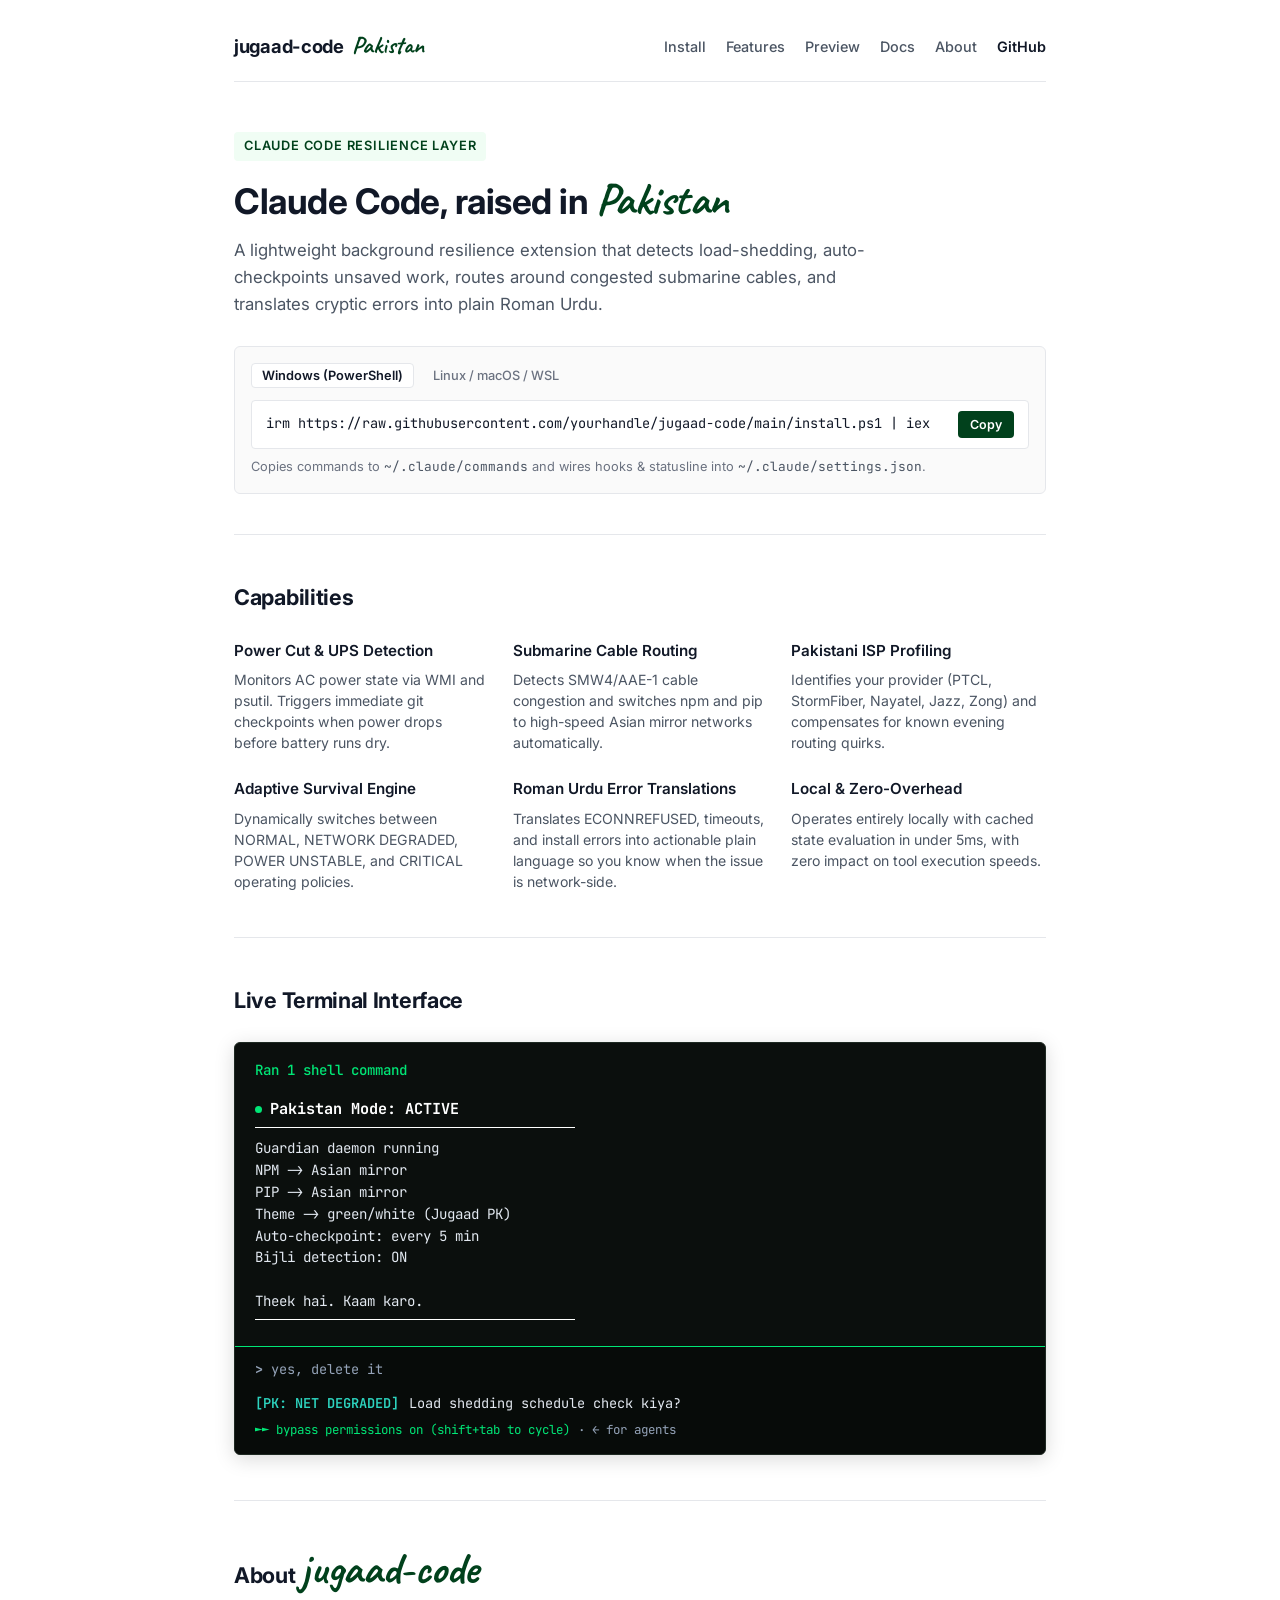
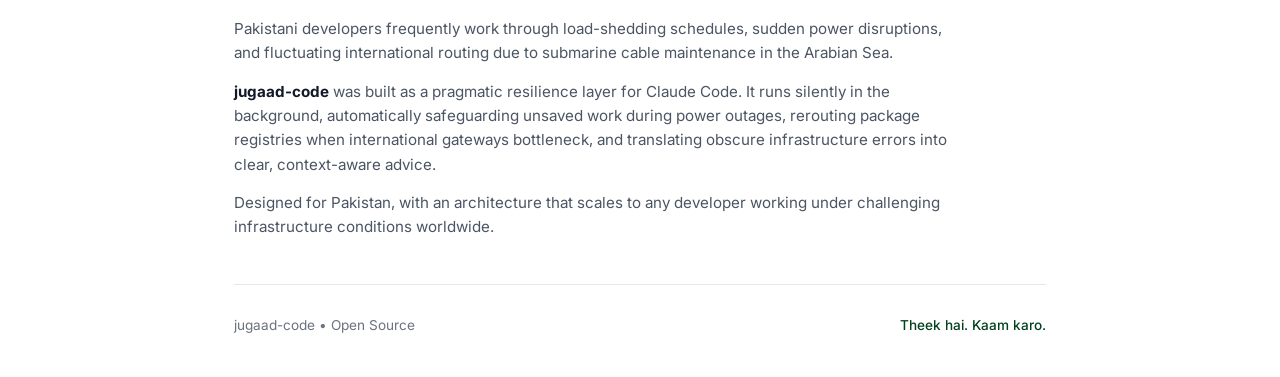
==== commit 2daa7a50: "feat: add docs page, realistic Claude Code screenshot terminal, and dark green PK theme" ====
--- a/index.html
+++ b/index.html
@@ -34,6 +34,7 @@
         <a href="#install">Install</a>
         <a href="#features">Features</a>
         <a href="#preview">Preview</a>
+        <a href="docs.html">Docs</a>
         <a href="#about">About</a>
         <a href="https://github.com/yourhandle/jugaad-code" target="_blank" rel="noopener noreferrer" class="nav-link-git">GitHub</a>
       </nav>
@@ -101,48 +102,45 @@
       </div>
     </section>
 
-    <!-- Terminal Preview -->
+    <!-- Terminal Preview matching user screenshot -->
     <section class="section" id="preview">
-      <h2 class="section-heading">Command Output</h2>
-      <div class="terminal-container">
-        <div class="terminal-header">
-          <div class="terminal-tabs">
-            <button class="t-tab active" data-view="doctor">/doctor</button>
-            <button class="t-tab" data-view="pk">/pk on</button>
-            <button class="t-tab" data-view="checkpoint">/checkpoint</button>
+      <h2 class="section-heading">Live Terminal Interface</h2>
+      <div class="real-terminal-frame">
+        <div class="real-term-top">
+          <div class="real-term-cmd">Ran 1 shell command</div>
+        </div>
+        <div class="real-term-body">
+          <div class="real-term-line pk-active-title">
+            <span class="green-dot"></span>
+            <span>Pakistan Mode: ACTIVE</span>
           </div>
-          <span class="terminal-meta">Claude Code Extension</span>
+          <div class="real-term-divider"></div>
+          <div class="real-term-text">
+            <div>Guardian daemon running</div>
+            <div>NPM -> Asian mirror</div>
+            <div>PIP -> Asian mirror</div>
+            <div>Theme -> green/white (Jugaad PK)</div>
+            <div>Auto-checkpoint: every 5 min</div>
+            <div>Bijli detection: ON</div>
+            <br>
+            <div>Theek hai. Kaam karo.</div>
+          </div>
+          <div class="real-term-divider"></div>
         </div>
-        <pre class="terminal-body" id="terminalOutput">
-══════════════════════════════════════
-  jugaad-code Developer Health Report
-══════════════════════════════════════
-POWER
-Status   : AC Connected (Bijli mojood hai)
-Battery  : 100%
-Remaining: N/A
-
-SURVIVAL MODE : NORMAL
-Protections   : normal_operation, background_guardian_active
-
-INTERNET
-GitHub        : OK [118ms] (SMW4/AAE-1)
-NPM Registry  : OK [182ms] (SMW4)
-Claude API    : OK [210ms] (SMW4/AAE-1)
-PyPI          : OK [145ms] (SMW4)
-
-ISP
-Detected : PTCL Broadband (Islamabad, Pakistan)
-Quirks   : Heavy SMW4 dependence, GitHub slow after 9pm PKT
-
-DIAGNOSIS
-ALL_OK — Local gateway and international routes are healthy.
-
-RECOMMENDATION
-Submarine cables are clear. If package installs fail, check your code.
-
-"Barkat hai, submarine cable theek hai aaj. Kaam karo."
-══════════════════════════════════════</pre>
+        <div class="real-term-bottom">
+          <div class="prompt-line">
+            <span class="prompt-arrow">&gt;</span>
+            <span class="prompt-text">yes, delete it</span>
+          </div>
+          <div class="statusline-bar">
+            <span class="status-state">[PK: NET DEGRADED]</span>
+            <span class="status-text">Load shedding schedule check kiya?</span>
+          </div>
+          <div class="status-sub">
+            <span class="bypass-text">&#9658;&#9658; bypass permissions on (shift+tab to cycle)</span>
+            <span class="agent-hint">&middot; &larr; for agents</span>
+          </div>
+        </div>
       </div>
     </section>
 
--- a/style.css
+++ b/style.css
@@ -278,60 +278,188 @@
   line-height: 1.5;
 }
 
-/* Terminal Container */
-.terminal-container {
-  background: #0F172A;
-  border: 1px solid #1E293B;
+/* Realistic Terminal Frame (Matching Claude Code terminal) */
+.real-terminal-frame {
+  background: #0B0F0D;
+  border: 1px solid #1E2922;
   border-radius: 6px;
   overflow: hidden;
-}
-
-.terminal-header {
+  font-family: var(--font-mono);
+  font-size: 0.85rem;
+  box-shadow: 0 4px 20px rgba(0, 0, 0, 0.15);
+}
+
+.real-term-top {
+  padding: 16px 20px 10px 20px;
+}
+
+.real-term-cmd {
+  color: #00E676;
+  font-size: 0.88rem;
+  font-weight: 500;
+}
+
+.real-term-body {
+  padding: 0 20px 16px 20px;
+}
+
+.real-term-line.pk-active-title {
+  display: flex;
+  align-items: center;
+  gap: 8px;
+  color: #FFFFFF;
+  font-size: 0.95rem;
+  font-weight: 700;
+  margin-top: 6px;
+}
+
+.green-dot {
+  width: 7px;
+  height: 7px;
+  border-radius: 50%;
+  background: #00E676;
+}
+
+.real-term-divider {
+  height: 1px;
+  background: #FFFFFF;
+  margin: 6px 0 10px 0;
+  max-width: 320px;
+}
+
+.real-term-text {
+  color: #E2E8F0;
+  line-height: 1.55;
+  font-size: 0.88rem;
+}
+
+.real-term-bottom {
+  border-top: 1.5px solid #00E676;
+  padding: 12px 20px 14px 20px;
+  background: #070B09;
+}
+
+.prompt-line {
+  display: flex;
+  align-items: center;
+  gap: 8px;
+  margin-bottom: 12px;
+}
+
+.prompt-arrow {
+  color: #94A3B8;
+  font-weight: bold;
+}
+
+.prompt-text {
+  color: #94A3B8;
+}
+
+.statusline-bar {
+  display: flex;
+  align-items: center;
+  gap: 10px;
+  margin-bottom: 6px;
+}
+
+.status-state {
+  color: #2DD4BF;
+  font-weight: 600;
+}
+
+.status-text {
+  color: #E2E8F0;
+}
+
+.status-sub {
+  display: flex;
+  align-items: center;
+  gap: 8px;
+  font-size: 0.78rem;
+}
+
+.bypass-text {
+  color: #00E676;
+}
+
+.agent-hint {
+  color: #94A3B8;
+}
+
+/* Docs Specific Styles */
+.docs-body {
+  padding-bottom: 20px;
+}
+
+.docs-subheading {
+  font-size: 1.1rem;
+  font-weight: 600;
+  color: var(--text-main);
+  margin-top: 20px;
+  margin-bottom: 8px;
+}
+
+.doc-block {
+  margin-bottom: 28px;
+  background: #FAFAFA;
+  border: 1px solid var(--border);
+  border-radius: 6px;
+  padding: 18px 20px;
+}
+
+.doc-cmd-header {
   display: flex;
   align-items: center;
   justify-content: space-between;
-  background: #1E293B;
-  padding: 8px 14px;
-}
-
-.terminal-tabs {
-  display: flex;
-  gap: 6px;
-}
-
-.t-tab {
-  background: transparent;
-  border: none;
-  color: #94A3B8;
+  margin-bottom: 10px;
+  flex-wrap: wrap;
+  gap: 8px;
+}
+
+.doc-cmd-header code {
   font-family: var(--font-mono);
-  font-size: 0.78rem;
-  padding: 4px 8px;
+  font-size: 1rem;
+  font-weight: 700;
+  color: var(--pk-green);
+}
+
+.doc-tag {
+  font-size: 0.75rem;
+  font-weight: 600;
+  text-transform: uppercase;
+  letter-spacing: 0.5px;
+  color: var(--text-dim);
+  background: #FFFFFF;
+  border: 1px solid var(--border);
+  padding: 2px 8px;
+  border-radius: 4px;
+}
+
+.doc-block p {
+  color: var(--text-muted);
+  font-size: 0.92rem;
+  margin-bottom: 10px;
+}
+
+.doc-block ul {
+  padding-left: 20px;
+  color: var(--text-muted);
+  font-size: 0.9rem;
+  line-height: 1.6;
+}
+
+.doc-block li {
+  margin-bottom: 6px;
+}
+
+.doc-block code {
+  font-family: var(--font-mono);
+  font-size: 0.84rem;
+  background: #FFFFFF;
+  border: 1px solid var(--border);
+  padding: 2px 5px;
   border-radius: 3px;
-  cursor: pointer;
-  transition: all 0.15s ease;
-}
-
-.t-tab.active {
-  background: #334155;
-  color: #F8FAFC;
-  font-weight: 600;
-}
-
-.terminal-meta {
-  font-family: var(--font-mono);
-  font-size: 0.75rem;
-  color: #64748B;
-}
-
-.terminal-body {
-  padding: 16px 18px;
-  color: #E2E8F0;
-  font-family: var(--font-mono);
-  font-size: 0.82rem;
-  line-height: 1.5;
-  margin: 0;
-  overflow-x: auto;
-  white-space: pre-wrap;
+  color: var(--text-main);
 }
 
 /* About Content */
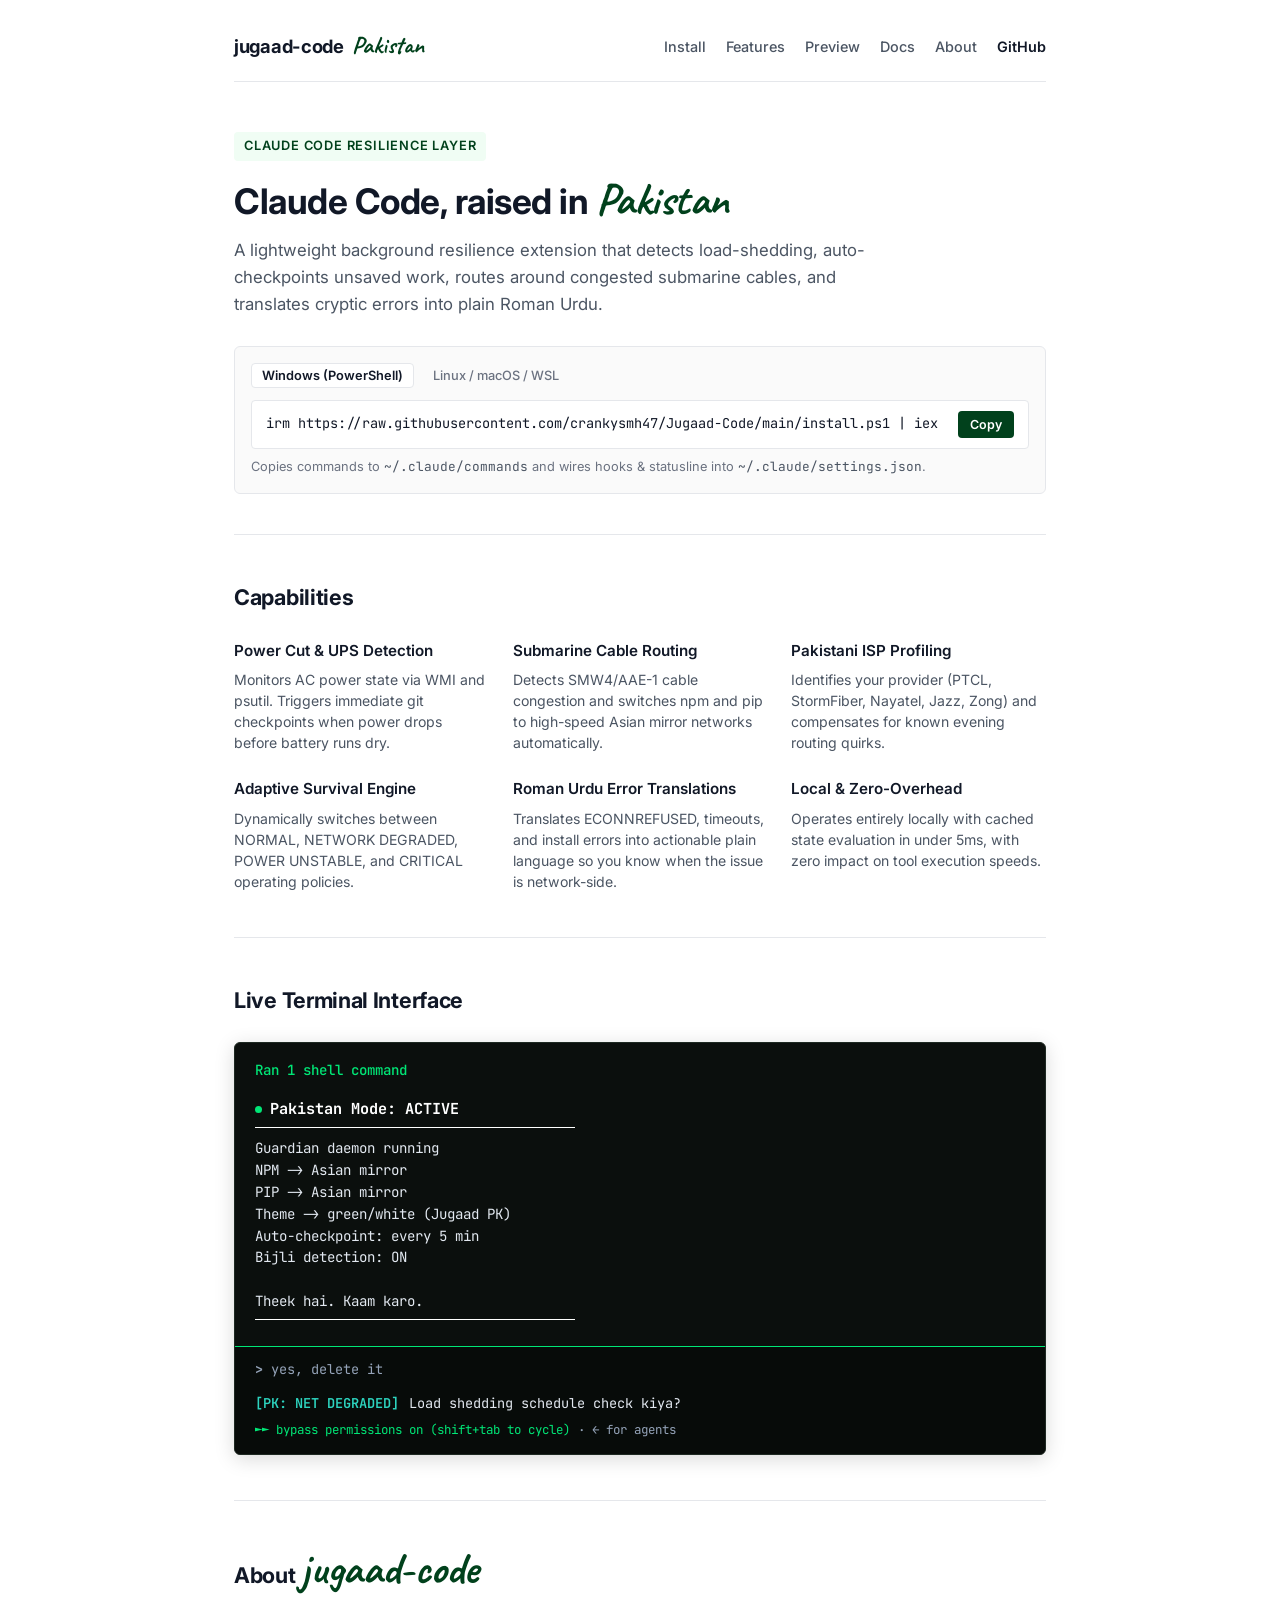
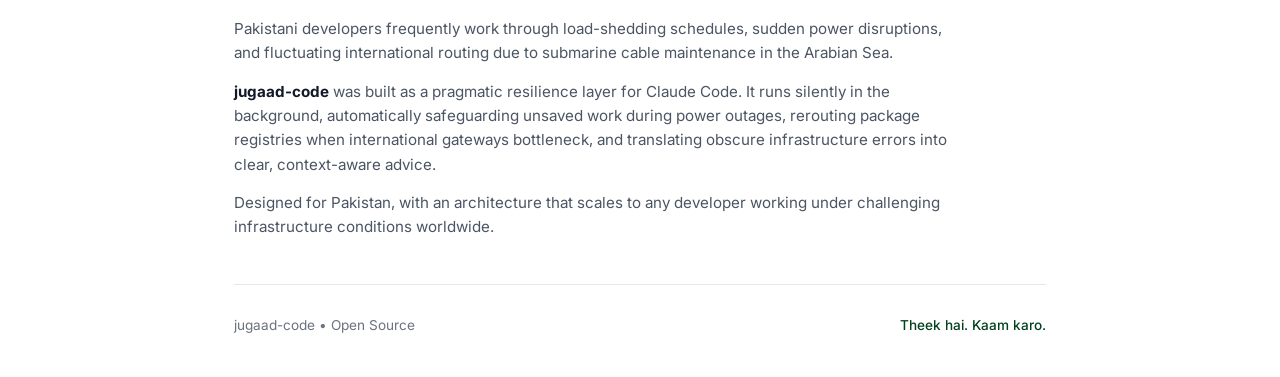
==== commit 5a4359d8: "feat: update repo URLs to crankysmh47/Jugaad-Code and push to GitHub Pages" ====
--- a/index.html
+++ b/index.html
@@ -36,7 +36,7 @@
         <a href="#preview">Preview</a>
         <a href="docs.html">Docs</a>
         <a href="#about">About</a>
-        <a href="https://github.com/yourhandle/jugaad-code" target="_blank" rel="noopener noreferrer" class="nav-link-git">GitHub</a>
+        <a href="https://github.com/crankysmh47/Jugaad-Code" target="_blank" rel="noopener noreferrer" class="nav-link-git">GitHub</a>
       </nav>
     </header>
 
@@ -57,7 +57,7 @@
           <button class="tab-btn" data-os="nix">Linux / macOS / WSL</button>
         </div>
         <div class="install-command-wrap">
-          <code id="cmdText">irm https://raw.githubusercontent.com/yourhandle/jugaad-code/main/install.ps1 | iex</code>
+          <code id="cmdText">irm https://raw.githubusercontent.com/crankysmh47/Jugaad-Code/main/install.ps1 | iex</code>
           <button id="copyBtn" class="copy-btn">Copy</button>
         </div>
         <div class="install-note">
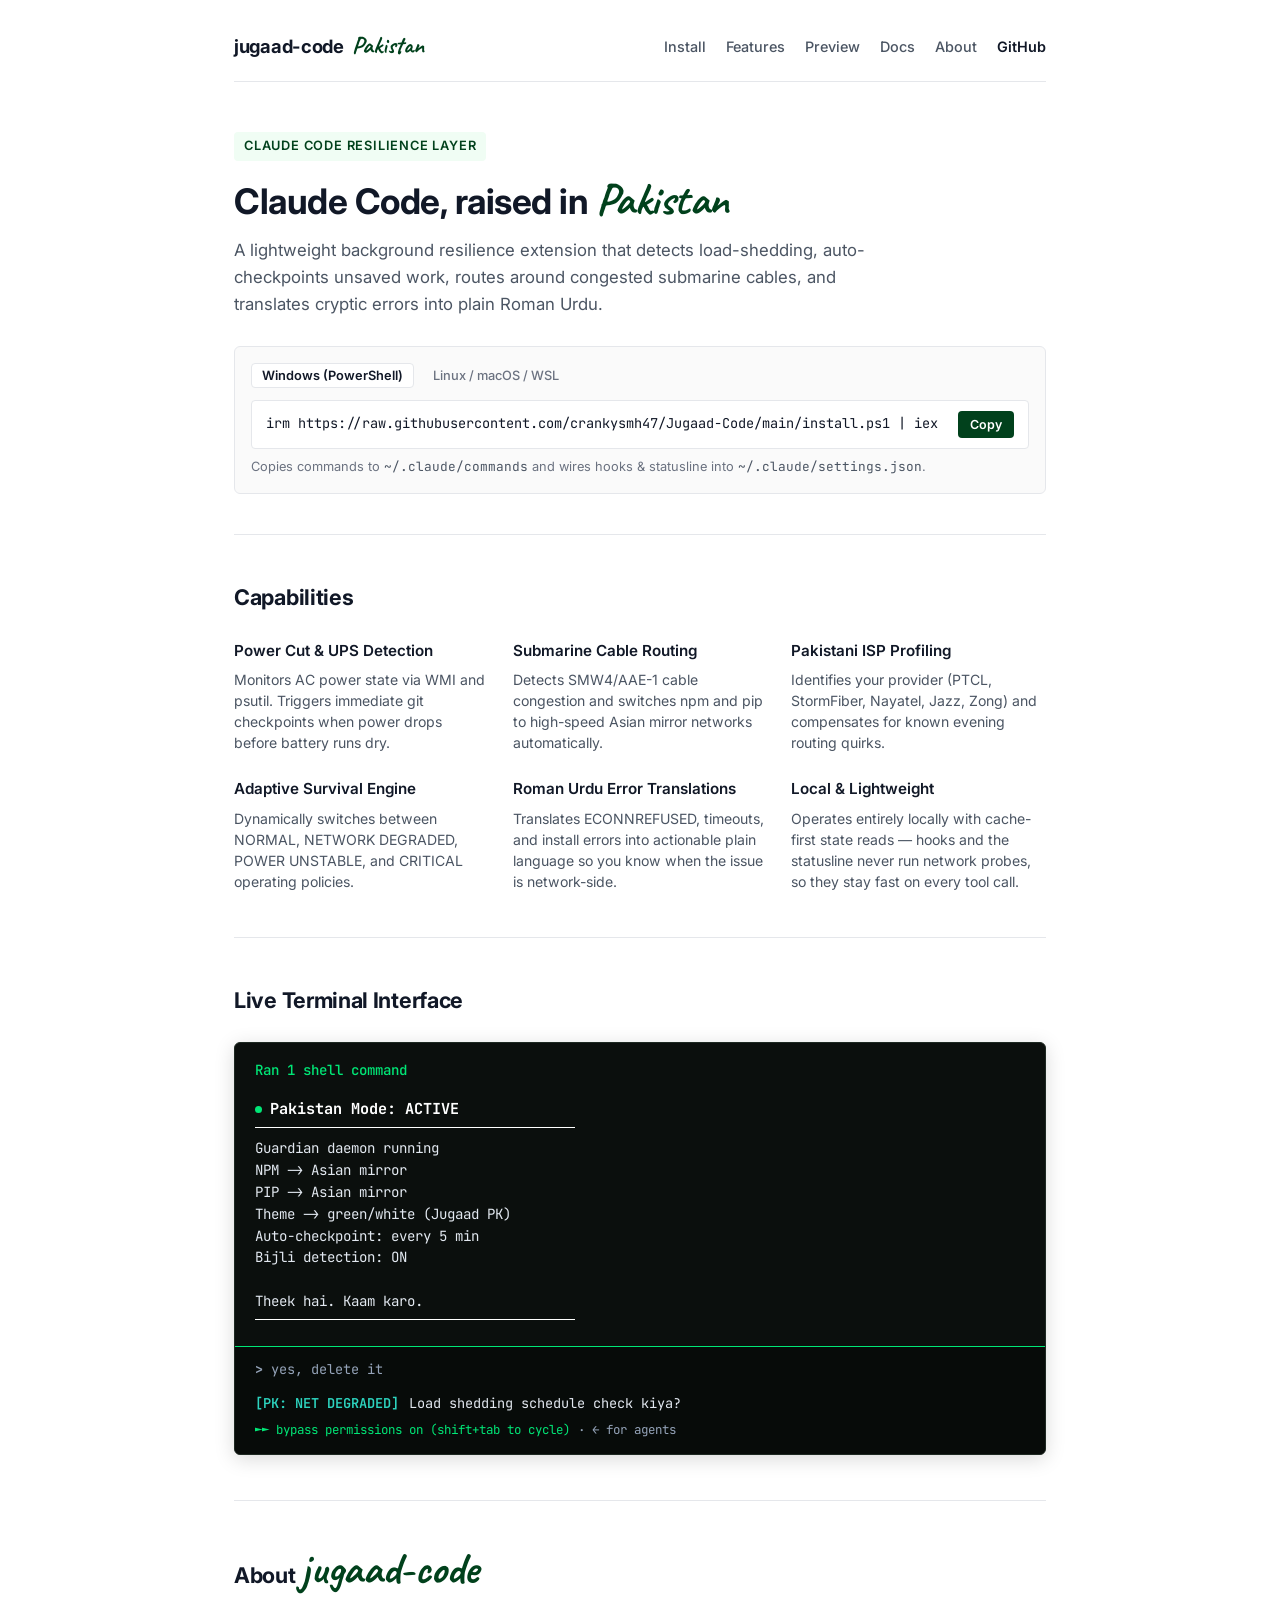
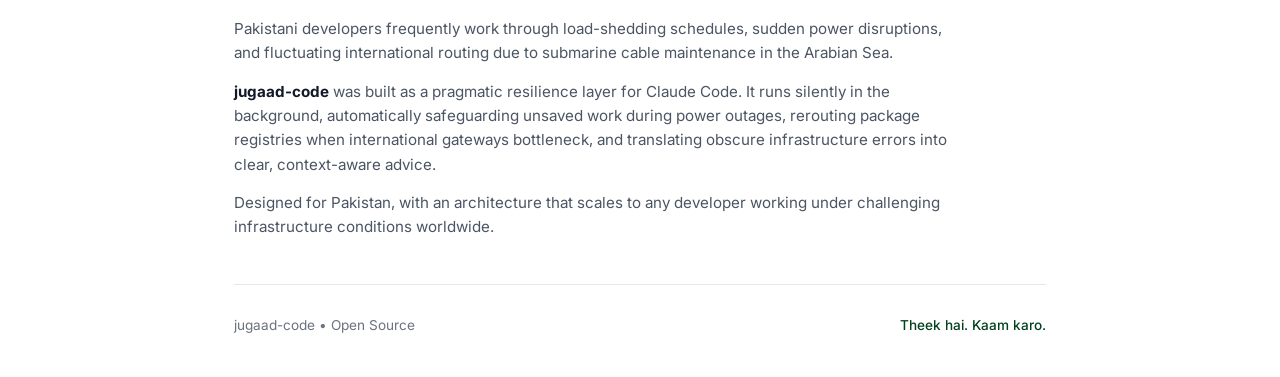
==== commit bf434298: "fix: harden hooks, installers, guardian, and network diagnosis - post_tool_hook reads Claude Code's " ====
--- a/index.html
+++ b/index.html
@@ -96,8 +96,8 @@
         </div>
 
         <div class="feature-item">
-          <h3>Local & Zero-Overhead</h3>
-          <p>Operates entirely locally with cached state evaluation in under 5ms, with zero impact on tool execution speeds.</p>
+          <h3>Local &amp; Lightweight</h3>
+          <p>Operates entirely locally with cache-first state reads — hooks and the statusline never run network probes, so they stay fast on every tool call.</p>
         </div>
       </div>
     </section>
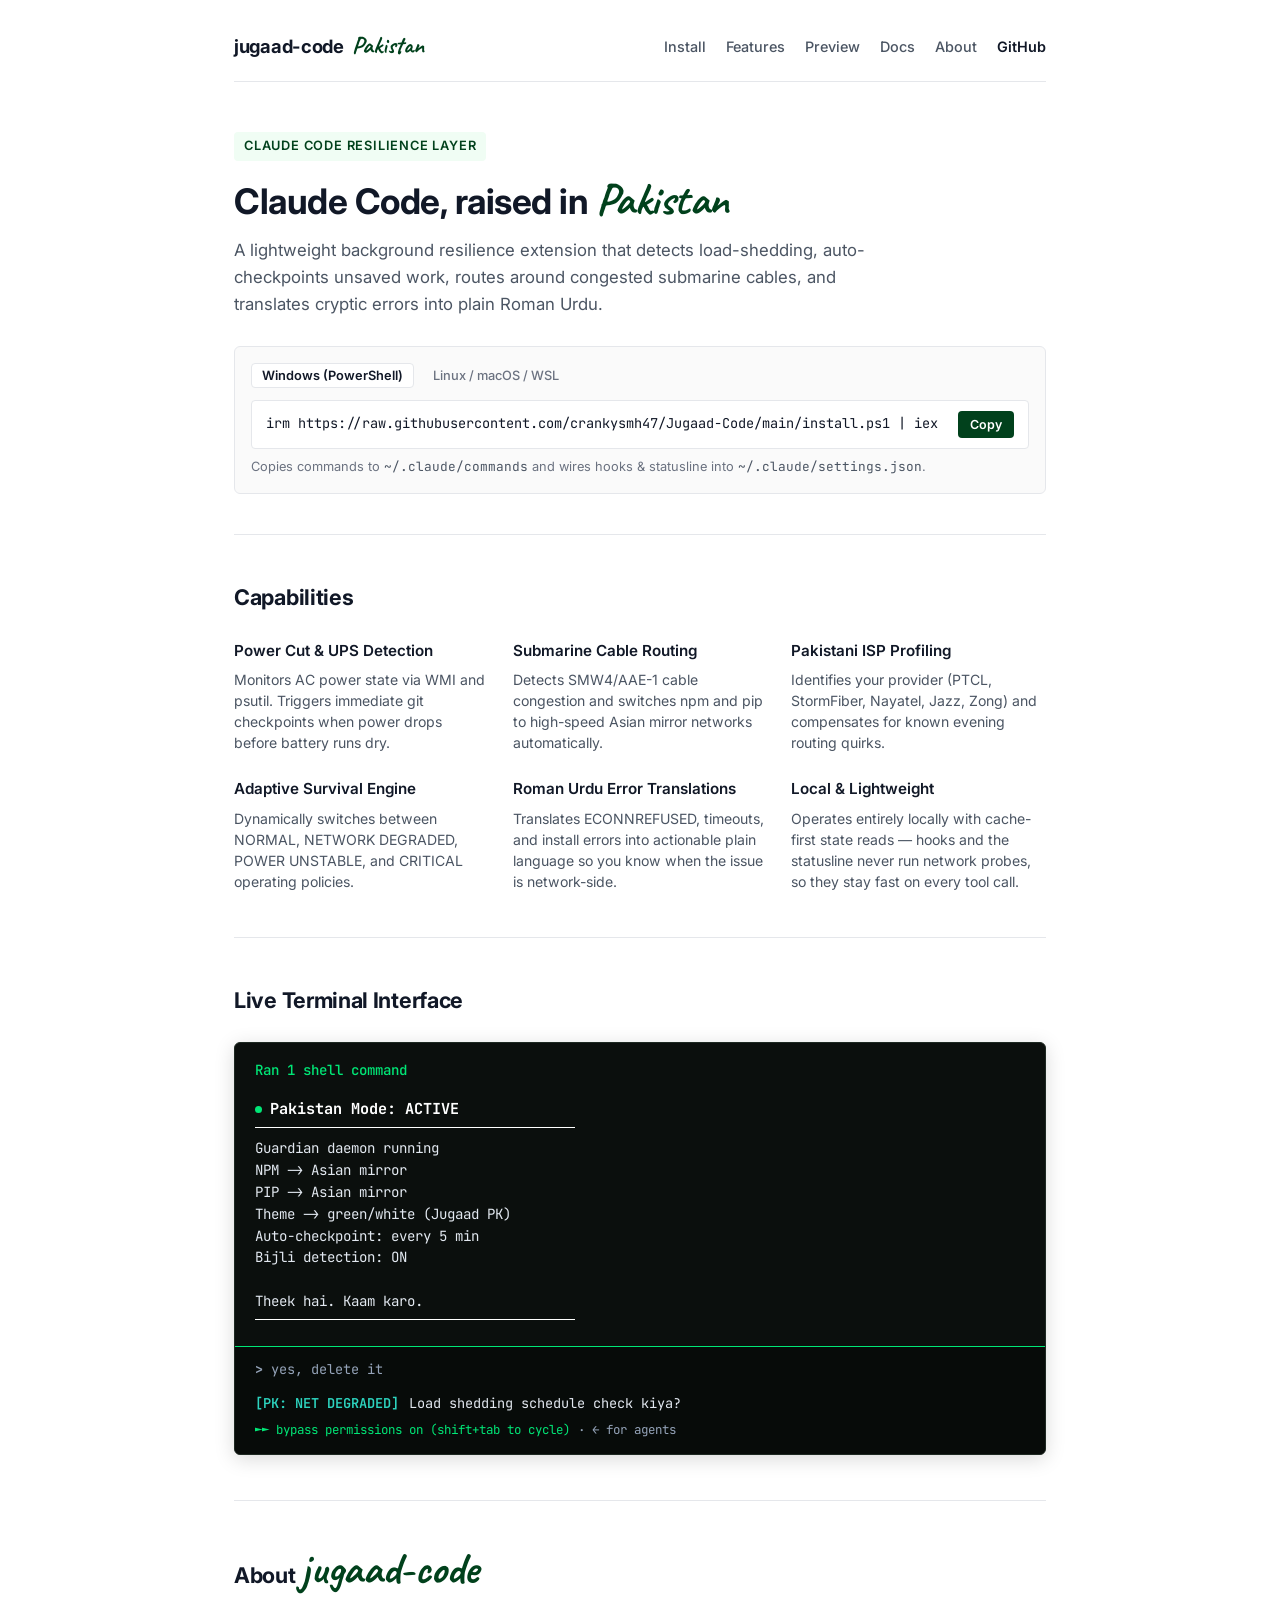
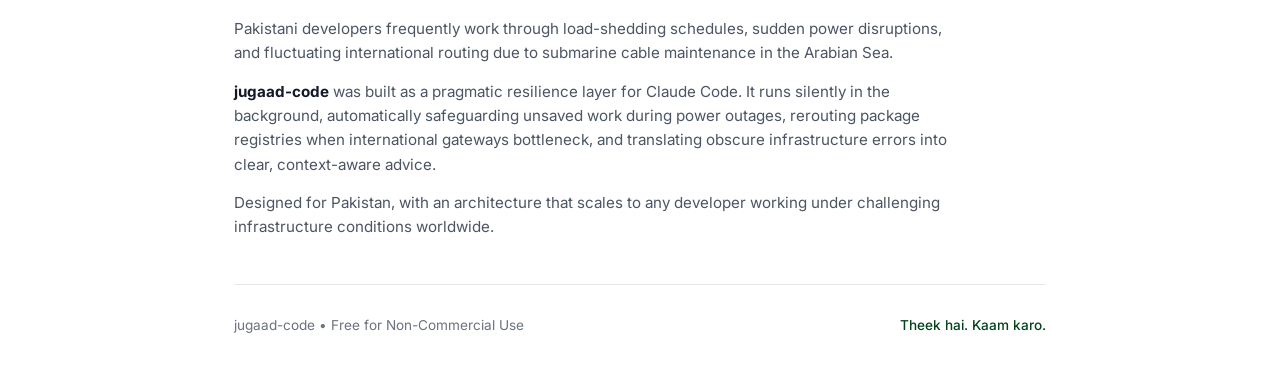
==== commit a59ad25e: "docs: add Noncommercial Source License - LICENSE: non-commercial use free by default; commercial use" ====
--- a/index.html
+++ b/index.html
@@ -162,7 +162,7 @@
 
     <!-- Footer -->
     <footer class="footer">
-      <div>jugaad-code • Open Source</div>
+      <div>jugaad-code • Free for Non-Commercial Use</div>
       <div class="footer-note">Theek hai. Kaam karo.</div>
     </footer>
   </div>
